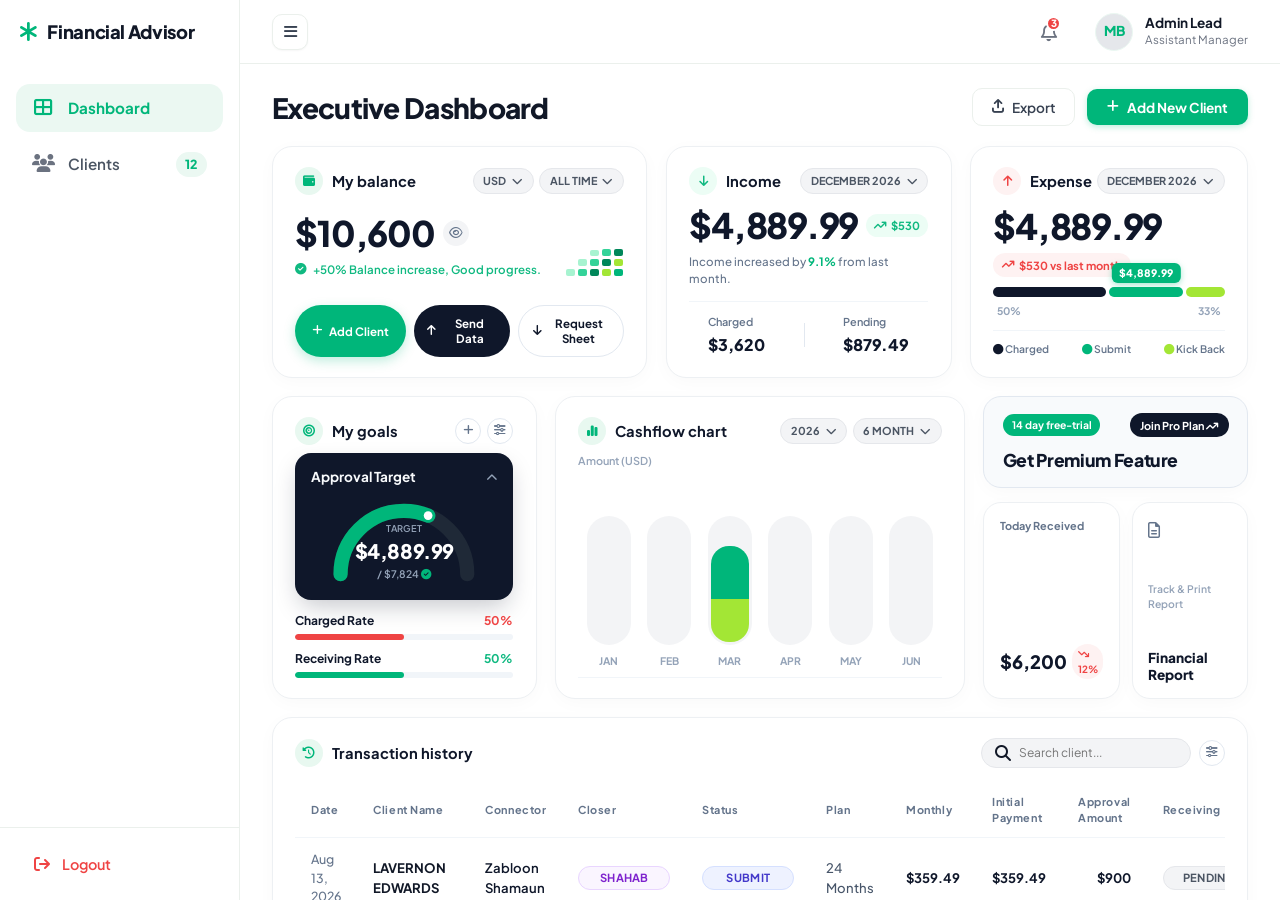
==== index.html @ ec996bbe "Enhance dashboard design, unify brand colors, optimize responsive scroll layout, and clean up modals" ====
<!DOCTYPE html>
<html lang="en">
<head>
    <meta charset="UTF-8">
    <meta name="viewport" content="width=device-width, initial-scale=1.0">
    <title>Dashboard - Financial Advisor CRM</title>
    <meta name="description" content="Professional Financial Advisor SaaS CRM - Executive Dashboard overview of client volume, financial approval metrics, and processing pipelines.">
    <!-- Google Fonts -->
    <link rel="preconnect" href="https://fonts.googleapis.com">
    <link rel="preconnect" href="https://fonts.gstatic.com" crossorigin>
    <link href="https://fonts.googleapis.com/css2?family=Plus+Jakarta+Sans:wght@400;500;600;700;800&display=swap" rel="stylesheet">
    <!-- Font Awesome Icons -->
    <link rel="stylesheet" href="https://cdnjs.cloudflare.com/ajax/libs/font-awesome/6.5.1/css/all.min.css">
    <!-- Main Stylesheet -->
    <link rel="stylesheet" href="style.css">
</head>
<body>
    <!-- Master Rounded Canvas Card (Matching Screenshot) -->
    <div class="app-canvas">
        <!-- Sidebar Overlay (Mobile) -->
        <div class="sidebar-overlay" id="sidebarOverlay"></div>

        <!-- Sidebar -->
        <aside class="sidebar" id="sidebar">
            <div class="sidebar-brand">
                <div class="brand-wrapper">
                    <div class="brand-icon-leaf">
                        <i class="fa-solid fa-asterisk"></i>
                    </div>
                    <span class="brand-title">Financial Advisor</span>
                </div>
            </div>

            <!-- Navigation Links -->
            <nav class="sidebar-nav">
                <a href="index.html" class="nav-item active" id="navDashboard">
                    <i class="fa-solid fa-table-cells-large nav-icon"></i>
                    <span>Dashboard</span>
                </a>
                <a href="clients.html" class="nav-item" id="navClients">
                    <i class="fa-solid fa-users nav-icon"></i>
                    <span>Clients</span>
                    <span class="badge-count" id="navClientCount">0</span>
                </a>
            </nav>

            <!-- Bottom Actions: Logout -->
            <div class="sidebar-bottom">
                <button class="sidebar-link-btn btn-logout" id="btnLogout" title="Logout">
                    <i class="fa-solid fa-arrow-right-from-bracket"></i>
                    <span>Logout</span>
                </button>
            </div>
        </aside>

        <!-- Main Wrapper -->
        <div class="main-wrapper">
            <!-- Top Navbar -->
            <header class="top-navbar">
                <div class="nav-left">
                    <button class="mobile-menu-btn" id="mobileToggleBtn" aria-label="Toggle Menu">
                        <i class="fa-solid fa-bars"></i>
                    </button>
                </div>

                <div class="nav-right">
                    <!-- Notifications Bell -->
                    <button class="notification-bell-btn" title="Notifications">
                        <i class="fa-regular fa-bell"></i>
                        <span class="notif-badge">3</span>
                    </button>

                    <!-- User Profile: Avatar First, Account Name After -->
                    <div class="user-profile-widget">
                        <div class="user-avatar-img" style="display: flex; align-items: center; justify-content: center; color: #00B67A; font-weight: 800; font-size: 0.85rem;">
                            MB
                        </div>
                        <div class="user-meta-text">
                            <span class="user-meta-name">Admin Lead</span>
                            <span class="user-meta-title">Assistant Manager</span>
                        </div>
                    </div>
                </div>
            </header>

            <!-- Page Main Content Area -->
            <main class="page-content" id="mainContent">
                <section class="view-section active" id="viewDashboard">
                    <!-- Page Top Header -->
                    <div class="page-header-row" style="margin-bottom: 1.25rem;">
                        <div class="title-with-meta">
                            <h1 class="page-main-title">Executive Dashboard</h1>
                        </div>

                        <div class="header-action-buttons">
                            <button class="btn-header-export" id="btnExportHeader">
                                <i class="fa-solid fa-arrow-up-from-bracket"></i>
                                <span>Export</span>
                            </button>
                            <button class="btn-header-add" id="btnOpenAddModal">
                                <i class="fa-solid fa-plus"></i>
                                <span>Add New Client</span>
                            </button>
                        </div>
                    </div>

                    <!-- ==================== TOP ROW: 3 KPI CARDS ==================== -->
                    <div class="fin-top-grid">
                        <!-- Card 1: My Balance -->
                        <div class="fin-card fin-card-balance">
                            <div class="fin-card-head">
                                <div class="fin-card-brand-title">
                                    <div class="fin-icon-box bg-brand-light"><i class="fa-solid fa-wallet text-brand"></i></div>
                                    <span>My balance</span>
                                </div>
                                <div class="fin-pill-group">
                                    <div class="fin-pill-select">USD <i class="fa-solid fa-chevron-down"></i></div>
                                    <div class="fin-pill-select">ALL TIME <i class="fa-solid fa-chevron-down"></i></div>
                                </div>
                            </div>

                            <div class="fin-balance-body">
                                <div>
                                    <div class="fin-amount-row">
                                        <h2 class="fin-hero-amount" id="proTotalApproval">$50,764.00</h2>
                                        <button class="fin-eye-btn" title="Toggle Balance View"><i class="fa-regular fa-eye"></i></button>
                                    </div>
                                    <div class="fin-sub-trend text-green">
                                        <i class="fa-solid fa-circle-check"></i>
                                        <span id="balanceSubtrend">+12% Balance increase, Good progress.</span>
                                    </div>
                                </div>

                                <!-- Pixel Staircase Art Box (Emerald/Lime Theme) -->
                                <div class="fin-pixel-chart">
                                    <div class="pixel-col" style="height: 20%;"><div class="px-block px-green-1"></div></div>
                                    <div class="pixel-col" style="height: 40%;"><div class="px-block px-green-2"></div><div class="px-block px-green-1"></div></div>
                                    <div class="pixel-col" style="height: 60%;"><div class="px-block px-brand-dark"></div><div class="px-block px-green-2"></div><div class="px-block px-green-1"></div></div>
                                    <div class="pixel-col" style="height: 80%;"><div class="px-block px-lime"></div><div class="px-block px-brand-dark"></div><div class="px-block px-green-2"></div></div>
                                    <div class="pixel-col" style="height: 100%;"><div class="px-block px-brand-main"></div><div class="px-block px-lime"></div><div class="px-block px-brand-dark"></div></div>
                                </div>
                            </div>

                            <!-- Bottom Action Buttons -->
                            <div class="fin-action-btn-row">
                                <button class="fin-btn-primary" id="btnQuickAddClient">
                                    <i class="fa-solid fa-plus"></i>
                                    <span>Add Client</span>
                                </button>
                                <button class="fin-btn-dark" id="btnQuickExport">
                                    <i class="fa-solid fa-arrow-up"></i>
                                    <span>Send Data</span>
                                </button>
                                <button class="fin-btn-outline" id="btnQuickViewAll">
                                    <i class="fa-solid fa-arrow-down"></i>
                                    <span>Request Sheet</span>
                                </button>
                            </div>
                        </div>

                        <!-- Card 2: Income -->
                        <div class="fin-card">
                            <div class="fin-card-head">
                                <div class="fin-card-brand-title">
                                    <div class="fin-icon-box bg-green-light"><i class="fa-solid fa-arrow-down text-green"></i></div>
                                    <span>Income</span>
                                </div>
                                <div class="fin-pill-select" id="finMonthIncome">JUNE 2026 <i class="fa-solid fa-chevron-down"></i></div>
                            </div>

                            <div class="fin-card-body-val">
                                <div class="fin-amount-with-badge">
                                    <h2 class="fin-hero-amount" id="proTotalMonthly">$5,000.00</h2>
                                    <span class="fin-badge-trend-green"><i class="fa-solid fa-arrow-trend-up"></i> <span id="proResidualTag">$456</span></span>
                                </div>
                                <p class="fin-sub-note">Income increased by <strong style="color: var(--primary);">9.1%</strong> from last month.</p>
                            </div>

                            <div class="fin-split-metrics">
                                <div class="fin-split-col">
                                    <span class="fin-split-label">Charged</span>
                                    <strong class="fin-split-value" id="finIncomeCharged">$3,000</strong>
                                </div>
                                <div class="fin-split-divider"></div>
                                <div class="fin-split-col">
                                    <span class="fin-split-label">Pending</span>
                                    <strong class="fin-split-value" id="finIncomePending">$2,000</strong>
                                </div>
                            </div>
                        </div>

                        <!-- Card 3: Expense (Upfront Collections) -->
                        <div class="fin-card">
                            <div class="fin-card-head">
                                <div class="fin-card-brand-title">
                                    <div class="fin-icon-box bg-red-light"><i class="fa-solid fa-arrow-up text-red"></i></div>
                                    <span>Expense</span>
                                </div>
                                <div class="fin-pill-select" id="finMonthExpense">JUNE 2026 <i class="fa-solid fa-chevron-down"></i></div>
                            </div>

                            <div class="fin-card-body-val">
                                <div class="fin-amount-row">
                                    <h2 class="fin-hero-amount" id="proTotalInitial">$4,000.00</h2>
                                </div>
                                <div class="fin-badge-trend-red">
                                    <i class="fa-solid fa-arrow-trend-up"></i> 
                                    <span id="expenseTrendText">$456 vs last month</span>
                                </div>
                            </div>

                            <!-- Segmented Horizontal Bar with Floating Indicator -->
                            <div class="fin-expense-progress-box">
                                <div class="fin-progress-capsules" id="finProgressCapsules">
                                    <div class="capsule-track cap-black" id="trackCharged" style="width: 0%;"></div>
                                    <div class="capsule-track cap-brand active-track" id="trackSubmit" style="width: 0%;">
                                        <div class="cap-float-tag" id="capFloatVal">$0.00</div>
                                    </div>
                                    <div class="capsule-track cap-lime" id="trackKickback" style="width: 0%;"></div>
                                </div>
                                <div class="fin-progress-scale">
                                    <span id="scaleChargedVal">0%</span>
                                    <span id="scaleSubmitVal">0%</span>
                                </div>
                            </div>

                            <div class="fin-progress-legend">
                                <span><i class="fa-solid fa-circle" style="color: #0F172A;"></i> Charged</span>
                                <span><i class="fa-solid fa-circle" style="color: var(--primary);"></i> Submit</span>
                                <span><i class="fa-solid fa-circle" style="color: #A3E635;"></i> Kick Back</span>
                            </div>
                        </div>
                    </div>

                    <!-- ==================== MIDDLE ROW: GOALS, CASHFLOW CHART, SIDE WIDGETS ==================== -->
                    <div class="fin-mid-grid">
                        <!-- 1. My Goals Card -->
                        <div class="fin-card fin-card-goals">
                            <div class="fin-card-head">
                                <div class="fin-card-brand-title">
                                    <div class="fin-icon-box bg-brand-light"><i class="fa-solid fa-bullseye text-brand"></i></div>
                                    <span>My goals</span>
                                </div>
                                <div style="display: flex; gap: 0.4rem;">
                                    <button class="fin-circle-btn" id="btnGoalAdd"><i class="fa-solid fa-plus"></i></button>
                                    <button class="fin-circle-btn"><i class="fa-solid fa-sliders"></i></button>
                                </div>
                            </div>

                            <!-- Dark Feature Goal Box with Donut Radial Gauge -->
                            <div class="fin-dark-goal-card">
                                <div class="fin-dark-goal-head">
                                    <span class="dark-goal-title">Approval Target</span>
                                    <button class="dark-goal-toggle"><i class="fa-solid fa-chevron-up"></i></button>
                                </div>

                                <div class="fin-gauge-container">
                                    <!-- Dynamic Semi-Circle SVG Gauge in Emerald Brand Color -->
                                    <svg viewBox="0 0 200 120" class="gauge-svg">
                                        <path class="gauge-bg-arc" d="M 20 105 A 80 80 0 0 1 180 105" fill="none" stroke="#1F2937" stroke-width="18" stroke-linecap="round" />
                                        <path class="gauge-fill-arc" id="gaugeFillArc" d="M 20 105 A 80 80 0 0 1 180 105" fill="none" stroke="#00B67A" stroke-width="18" stroke-linecap="round" />
                                        <circle id="gaugeIndicatorDot" cx="20" cy="105" r="5.5" fill="#FFFFFF" />
                                    </svg>
                                    <div class="gauge-center-text">
                                        <span class="gauge-lbl">Target</span>
                                        <strong class="gauge-val" id="gaugeTargetVal">$0.00</strong>
                                        <span class="gauge-max" id="gaugeMaxVal">/ $0 <i class="fa-solid fa-circle-check" style="color: #00B67A;"></i></span>
                                    </div>
                                </div>
                            </div>

                            <!-- Goal Sub-Items -->
                            <div class="fin-goal-items-list">
                                <div class="fin-goal-item">
                                    <div class="goal-item-main">
                                        <span class="goal-name">Charged Rate</span>
                                        <span class="goal-pct text-red" id="goalChargedPct">54%</span>
                                    </div>
                                    <div class="goal-progress-bar">
                                        <div class="goal-fill-bar bg-red" id="goalChargedBar" style="width: 54%;"></div>
                                    </div>
                                </div>

                                <div class="fin-goal-item">
                                    <div class="goal-item-main">
                                        <span class="goal-name">Receiving Rate</span>
                                        <span class="goal-pct text-green" id="goalReceivingPct">78%</span>
                                    </div>
                                    <div class="goal-progress-bar">
                                        <div class="goal-fill-bar bg-green" id="goalReceivingBar" style="width: 78%;"></div>
                                    </div>
                                </div>
                            </div>
                        </div>

                        <!-- 2. Cashflow Chart Card (Pill Silhouette Interactive Bars) -->
                        <div class="fin-card fin-card-cashflow">
                            <div class="fin-card-head">
                                <div class="fin-card-brand-title">
                                    <div class="fin-icon-box bg-brand-light"><i class="fa-solid fa-chart-simple text-brand"></i></div>
                                    <span>Cashflow chart</span>
                                </div>
                                <div class="fin-pill-group">
                                    <div class="fin-pill-select">2026 <i class="fa-solid fa-chevron-down"></i></div>
                                    <div class="fin-pill-select">6 MONTH <i class="fa-solid fa-chevron-down"></i></div>
                                </div>
                            </div>

                            <div class="fin-cashflow-body">
                                <div class="fin-axis-label">Amount (USD)</div>

                                <!-- Dynamic Interactive Cashflow Chart Container -->
                                <div class="fin-pill-chart-stage" id="finCashflowStage">
                                    <!-- Populated dynamically via JS with background capsules & active tooltips -->
                                </div>
                            </div>
                        </div>

                        <!-- 3. Right Promo & Mini Cards -->
                        <div class="fin-side-column">
                            <!-- Promo Banner Card -->
                            <div class="fin-card fin-promo-card">
                                <div class="fin-promo-top">
                                    <span class="fin-badge-trial">14 day free-trial</span>
                                    <button class="fin-btn-pill-dark">Join Pro Plan <i class="fa-solid fa-arrow-trend-up"></i></button>
                                </div>
                                <h3 class="fin-promo-title">Get Premium Feature</h3>
                            </div>

                            <!-- 2 Split Mini Cards -->
                            <div class="fin-mini-cards-row">
                                <!-- Mini Card 1: Today Received -->
                                <div class="fin-card fin-mini-card">
                                    <span class="mini-card-label">Today Received</span>
                                    <div class="mini-card-val-row">
                                        <h4 class="mini-card-val" id="miniTodayReceived">$100,89</h4>
                                        <span class="fin-badge-sm-red"><i class="fa-solid fa-arrow-trend-down"></i> 12%</span>
                                    </div>
                                </div>

                                <!-- Mini Card 2: Financial Report -->
                                <div class="fin-card fin-mini-card" id="btnOpenStatementCard" style="cursor: pointer;">
                                    <div class="mini-icon-doc"><i class="fa-regular fa-file-lines"></i></div>
                                    <span class="mini-card-sub">Track & Print Report</span>
                                    <h4 class="mini-card-title">Financial Report</h4>
                                </div>
                            </div>
                        </div>
                    </div>

                    <!-- ==================== BOTTOM ROW: TRANSACTION HISTORY TABLE ==================== -->
                    <div class="fin-card fin-table-card">
                        <div class="fin-table-header">
                            <div class="fin-card-brand-title">
                                <div class="fin-icon-box bg-brand-light"><i class="fa-solid fa-clock-rotate-left text-brand"></i></div>
                                <span>Transaction history</span>
                            </div>

                            <div class="fin-table-tools">
                                <div class="fin-search-pill">
                                    <i class="fa-solid fa-magnifying-glass"></i>
                                    <input type="text" id="dashClientSearchInput" placeholder="Search client...">
                                </div>
                                <button class="fin-circle-btn" title="Filter Records"><i class="fa-solid fa-sliders"></i></button>
                            </div>
                        </div>

                        <div class="fin-table-responsive">
                            <table class="fin-data-table" style="min-width: 900px;">
                                <thead>
                                    <tr>
                                        <th>Date</th>
                                        <th>Client Name</th>
                                        <th>Connector</th>
                                        <th>Closer</th>
                                        <th>Status</th>
                                        <th>Plan</th>
                                        <th class="text-right">Monthly</th>
                                        <th class="text-right">Initial Payment</th>
                                        <th class="text-right">Approval Amount</th>
                                        <th class="text-center">Receiving</th>
                                        <th style="width: 50px; text-align: center;">Action</th>
                                    </tr>
                                </thead>
                                <tbody id="recentClientsTableBody">
                                    <!-- Populated dynamically via JS -->
                                </tbody>
                            </table>
                        </div>
                    </div>
                </section>
            </main>
        </div>
    </div>

    <!-- ==================== MODAL: ADD CUSTOM AGENT ==================== -->
    <div class="modal-backdrop" id="agentModal" role="dialog" aria-modal="true" aria-labelledby="agentModalTitle">
        <div class="modal-dialog modal-dialog-sm">
            <div class="modal-card">
                <div class="modal-top-header">
                    <div>
                        <h2 class="modal-heading-title" id="agentModalTitle">Add New Agent</h2>
                        <p class="modal-heading-sub" id="agentModalSubtitle">Add to persistent dropdown selections</p>
                    </div>
                    <button class="modal-close-icon" id="agentModalCloseBtn" aria-label="Close modal">
                        <i class="fa-solid fa-xmark"></i>
                    </button>
                </div>

                <form id="agentForm" novalidate>
                    <div class="modal-scroll-body">
                        <div class="form-group-item">
                            <label for="agentNameInput" class="form-input-label required">Agent Full Name</label>
                            <input type="text" id="agentNameInput" class="custom-input" placeholder="e.g. John Doe" required autofocus>
                            <span class="error-text-msg" id="agentNameError"></span>
                        </div>
                    </div>

                    <div class="modal-action-footer">
                        <button type="button" class="btn-header-export" id="agentCancelBtn">Cancel</button>
                        <button type="submit" class="btn-header-add" id="agentSaveBtn">
                            <i class="fa-solid fa-plus"></i>
                            <span>Save Agent</span>
                        </button>
                    </div>
                </form>
            </div>
        </div>
    </div>

    <!-- ==================== MODAL: DELETE CONFIRMATION ==================== -->
    <div class="modal-backdrop" id="deleteModal" role="dialog" aria-modal="true" aria-labelledby="deleteModalTitle">
        <div class="modal-dialog modal-dialog-sm">
            <div class="modal-card">
                <div class="modal-top-header" style="background-color: #FEF2F2;">
                    <div>
                        <h2 class="modal-heading-title" style="color: var(--danger);" id="deleteModalTitle">Delete Client</h2>
                        <p class="modal-heading-sub">Confirm permanent record removal</p>
                    </div>
                    <button class="modal-close-icon" id="deleteModalCloseBtn" aria-label="Close modal">
                        <i class="fa-solid fa-xmark"></i>
                    </button>
                </div>

                <div class="modal-scroll-body">
                    <p style="font-size: 1rem; color: var(--text-main); margin-bottom: 0.5rem;">
                        Are you sure you want to delete <strong id="deleteClientName">this client</strong>?
                    </p>
                    <p style="font-size: 0.85rem; color: var(--text-muted);">
                        This will remove the record from localStorage and recalculate all financial statistics.
                    </p>
                </div>

                <div class="modal-action-footer">
                    <button type="button" class="btn-header-export" id="deleteCancelBtn">Cancel</button>
                    <button type="button" class="btn-header-add" id="deleteConfirmBtn" style="background-color: var(--danger);">
                        <i class="fa-solid fa-trash-can"></i>
                        <span>Delete Client</span>
                    </button>
                </div>
            </div>
        </div>
    </div>

    <!-- Toast Notifications Container -->
    <div class="toast-container" id="toastContainer" aria-live="polite" aria-atomic="true"></div>

    <!-- Application Script -->
    <script src="script.js"></script>
</body>
</html>
---- style.css ----
/* ==========================================================================
   FINANCIAL ADVISOR / CLIENT CRM - LIGHT EMERALD DESIGN SYSTEM
   ========================================================================== */

:root {
    /* Primary Brand Palette (Emerald Green Theme from Reference) */
    --primary: #00B67A;
    --primary-hover: #009E69;
    --primary-active: #00875A;
    --primary-light: #EBF8F2;
    --primary-subtle: rgba(0, 182, 122, 0.12);

    /* Backgrounds & Canvas */
    --canvas-bg: #E7EFE9;
    --app-bg: #FFFFFF;
    --sidebar-bg: #FFFFFF;
    --sidebar-border: #EBF0EC;
    --sidebar-hover: #F4F8F5;
    --sidebar-active: #EBF8F2;
    --sidebar-text: #4B5563;
    --sidebar-text-active: #00B67A;

    /* Card & Table Tokens */
    --card-bg: #FFFFFF;
    --card-border: #EBF0EC;
    --card-hover-border: #D8E5DC;
    --table-header-bg: #FFFFFF;
    --table-row-hover: #F8FCF9;
    --table-border: #F0F4F1;

    /* Text Colors */
    --text-main: #111827;
    --text-secondary: #374151;
    --text-muted: #6B7280;
    --text-light: #9CA3AF;

    /* Status Colors */
    --success: #00B67A;
    --success-light: #E8F8F0;
    --success-border: #A7F3D0;

    --danger: #EF4444;
    --danger-light: #FEE2E2;
    --danger-border: #FECACA;

    --warning: #F59E0B;
    --warning-light: #FEF3C7;
    --warning-border: #FDE68A;

    --info: #3B82F6;
    --info-light: #EFF6FF;
    --info-border: #BFDBFE;

    --purple: #8B5CF6;
    --purple-light: #F5F3FF;

    /* Layout Dimensions */
    --sidebar-width: 240px;
    --header-height: 64px;
    --radius-sm: 6px;
    --radius-md: 10px;
    --radius-lg: 14px;
    --radius-xl: 20px;
    --radius-2xl: 26px;

    /* Shadows */
    --shadow-canvas: 0 12px 35px -8px rgba(0, 40, 20, 0.08), 0 4px 12px -2px rgba(0, 0, 0, 0.04);
    --shadow-sm: 0 1px 2px 0 rgba(0, 0, 0, 0.04);
    --shadow-md: 0 4px 6px -1px rgba(0, 0, 0, 0.05), 0 2px 4px -2px rgba(0, 0, 0, 0.03);
    --shadow-dropdown: 0 10px 25px -5px rgba(0, 0, 0, 0.1), 0 8px 10px -6px rgba(0, 0, 0, 0.04);
    --shadow-modal: 0 25px 50px -12px rgba(0, 0, 0, 0.25);

    /* Transitions */
    --transition-fast: all 0.15s ease;
    --transition-normal: all 0.22s cubic-bezier(0.4, 0, 0.2, 1);
}

/* Reset & Base */
*, *::before, *::after {
    box-sizing: border-box;
    margin: 0;
    padding: 0;
}

html {
    font-size: 16px;
    scroll-behavior: smooth;
    background-color: var(--canvas-bg);
}

html, body {
    height: 100%;
    margin: 0;
    padding: 0;
    overflow: hidden;
}

body {
    font-family: 'Plus Jakarta Sans', -apple-system, BlinkMacSystemFont, 'Segoe UI', Roboto, Helvetica, Arial, sans-serif;
    background-color: #FFFFFF;
    color: var(--text-main);
    line-height: 1.5;
    -webkit-font-smoothing: antialiased;
    -moz-osx-font-smoothing: grayscale;
    min-height: 100vh;
    width: 100%;
}

/* Typography */
h1, h2, h3, h4, h5, h6 {
    font-weight: 700;
    color: var(--text-main);
    line-height: 1.25;
}

a {
    color: var(--primary);
    text-decoration: none;
    transition: var(--transition-fast);
}

button {
    font-family: inherit;
    cursor: pointer;
    border: none;
    outline: none;
    background: none;
}

input, select, textarea {
    font-family: inherit;
    font-size: 0.95rem;
}

select {
    scrollbar-width: none;
    -ms-overflow-style: none;
}

select::-webkit-scrollbar {
    display: none;
    width: 0;
    height: 0;
}

/* ==========================================================================
   MASTER FULL-SCREEN APP LAYOUT
   ========================================================================== */

.app-canvas {
    width: 100vw;
    height: 100vh;
    max-height: 100vh;
    background-color: var(--app-bg);
    border-radius: 0;
    box-shadow: none;
    border: none;
    display: flex;
    position: relative;
    overflow: hidden;
}

/* ==========================================================================
   CLEAN LIGHT SIDEBAR
   ========================================================================== */

.sidebar-overlay {
    display: none;
    position: fixed;
    inset: 0;
    background: rgba(15, 23, 42, 0.5);
    backdrop-filter: blur(4px);
    z-index: 998;
    opacity: 0;
    transition: opacity 0.3s ease;
}

.sidebar {
    width: var(--sidebar-width);
    background-color: var(--sidebar-bg);
    border-right: 1px solid var(--sidebar-border);
    display: flex;
    flex-direction: column;
    flex-shrink: 0;
    padding: 0;
    z-index: 50;
    transition: width 0.25s cubic-bezier(0.4, 0, 0.2, 1), opacity 0.2s ease, transform 0.25s ease;
    position: sticky;
    top: 0;
    height: 100vh;
    overflow-y: auto;
    overflow-x: hidden;
    scrollbar-width: none;
    -ms-overflow-style: none;
}

.sidebar.collapsed {
    width: 0 !important;
    min-width: 0 !important;
    padding: 0 !important;
    border-right: none !important;
    opacity: 0;
    pointer-events: none;
    overflow: hidden !important;
    transform: translateX(-100%);
}

.sidebar::-webkit-scrollbar {
    display: none;
}

.sidebar-brand {
    height: var(--header-height);
    display: flex;
    align-items: center;
    padding: 0 1.25rem;
    flex-shrink: 0;
}

.brand-wrapper {
    display: flex;
    align-items: center;
    gap: 0.65rem;
}

.brand-icon-leaf {
    color: var(--primary);
    font-size: 1.4rem;
    display: flex;
    align-items: center;
    justify-content: center;
}

.brand-title {
    font-size: 1.15rem;
    font-weight: 800;
    color: var(--text-main);
    letter-spacing: -0.02em;
}

.btn-sidebar-add {
    width: 100%;
    background-color: var(--primary);
    color: #FFFFFF;
    font-weight: 700;
    font-size: 0.95rem;
    padding: 0.8rem 1rem;
    border-radius: var(--radius-md);
    display: flex;
    align-items: center;
    justify-content: center;
    gap: 0.5rem;
    margin-bottom: 1.75rem;
    transition: var(--transition-normal);
    box-shadow: 0 3px 8px rgba(0, 182, 122, 0.25);
}

.btn-sidebar-add:hover {
    background-color: var(--primary-hover);
    transform: translateY(-1px);
    box-shadow: 0 5px 12px rgba(0, 182, 122, 0.35);
}

.sidebar-nav {
    display: flex;
    flex-direction: column;
    gap: 0.4rem;
    flex: 1;
    padding: 1.25rem 1rem;
}

.nav-item {
    display: flex;
    align-items: center;
    gap: 0.85rem;
    padding: 0.8rem 1rem;
    border-radius: var(--radius-lg);
    color: var(--sidebar-text);
    font-weight: 600;
    font-size: 0.95rem;
    transition: var(--transition-fast);
    position: relative;
}

.nav-icon {
    font-size: 1.15rem;
    width: 22px;
    text-align: center;
    color: var(--text-muted);
    transition: var(--transition-fast);
}

.nav-item:hover {
    background-color: var(--sidebar-hover);
    color: var(--text-main);
}

.nav-item:hover .nav-icon {
    color: var(--primary);
}

.nav-item.active {
    background-color: var(--sidebar-active);
    color: var(--sidebar-text-active);
    font-weight: 700;
}

.nav-item.active .nav-icon {
    color: var(--sidebar-text-active);
}

.badge-count {
    margin-left: auto;
    background: var(--primary-light);
    color: var(--primary);
    font-size: 0.78rem;
    font-weight: 800;
    padding: 0.2rem 0.6rem;
    border-radius: 9999px;
}

.sidebar-bottom {
    margin-top: auto;
    padding: 1rem 1.25rem;
    border-top: 1px solid var(--sidebar-border);
    display: flex;
    flex-direction: column;
    gap: 0.5rem;
}

.sidebar-link-btn {
    display: flex;
    align-items: center;
    gap: 0.75rem;
    padding: 0.7rem 0.85rem;
    color: var(--text-muted);
    font-size: 0.9rem;
    font-weight: 600;
    border-radius: var(--radius-md);
    transition: var(--transition-fast);
}

.sidebar-link-btn:hover {
    background-color: var(--sidebar-hover);
    color: var(--text-main);
}

.btn-logout {
    color: #EF4444 !important;
    font-weight: 600;
    width: 100%;
}

.btn-logout i {
    color: #EF4444;
    font-size: 1rem;
    transition: var(--transition-fast);
}

.btn-logout:hover {
    background-color: #FEF2F2 !important;
    color: #DC2626 !important;
}

.btn-logout:hover i {
    transform: translateX(2px);
    color: #DC2626;
}

/* ==========================================================================
   MAIN CONTENT AREA & TOP HEADER
   ========================================================================== */

.main-wrapper {
    flex: 1;
    min-width: 0;
    height: 100vh;
    max-height: 100vh;
    display: flex;
    flex-direction: column;
    overflow: hidden;
    background-color: var(--app-bg);
}

.top-navbar {
    height: var(--header-height);
    padding: 0 2rem;
    display: flex;
    align-items: center;
    justify-content: space-between;
    border-bottom: 1px solid var(--sidebar-border);
    background-color: #FFFFFF;
    flex-shrink: 0;
    z-index: 40;
}

.nav-left {
    display: flex;
    align-items: center;
    gap: 1rem;
}

.mobile-menu-btn {
    display: inline-flex;
    align-items: center;
    justify-content: center;
    width: 36px;
    height: 36px;
    font-size: 0.95rem;
    line-height: 1;
    color: var(--text-secondary);
    border: 1px solid var(--sidebar-border);
    border-radius: var(--radius-md);
    background-color: #FFFFFF;
    cursor: pointer;
    transition: var(--transition-fast);
    box-shadow: var(--shadow-sm);
}

.mobile-menu-btn i {
    display: flex;
    align-items: center;
    justify-content: center;
    font-size: 0.95rem;
    line-height: 1;
}

.mobile-menu-btn:hover {
    background-color: var(--sidebar-hover);
    color: var(--primary);
    border-color: #CBD5E1;
}

.nav-right {
    display: flex;
    align-items: center;
    gap: 1.5rem;
}

.currency-badge {
    display: flex;
    align-items: center;
    gap: 0.4rem;
    font-size: 0.85rem;
    font-weight: 700;
    color: var(--primary);
    cursor: pointer;
    padding: 0.35rem 0.65rem;
    border-radius: var(--radius-sm);
    transition: var(--transition-fast);
}

.currency-badge:hover {
    background-color: var(--primary-light);
}

.notification-bell-btn {
    position: relative;
    font-size: 1.15rem;
    color: var(--text-muted);
    padding: 0.4rem;
    border-radius: 50%;
    transition: var(--transition-fast);
}

.notification-bell-btn:hover {
    color: var(--text-main);
    background-color: var(--sidebar-hover);
}

.notif-badge {
    position: absolute;
    top: 2px;
    right: 2px;
    width: 15px;
    height: 15px;
    border-radius: 50%;
    background-color: #EF4444;
    color: #FFFFFF;
    font-size: 0.62rem;
    font-weight: 800;
    display: flex;
    align-items: center;
    justify-content: center;
    border: 2px solid #FFFFFF;
}

.user-profile-widget {
    display: flex;
    align-items: center;
    gap: 0.75rem;
    padding-left: 0.5rem;
}

.user-meta-text {
    display: flex;
    flex-direction: column;
    text-align: left;
}

.user-meta-name {
    font-size: 0.85rem;
    font-weight: 700;
    color: var(--text-main);
    line-height: 1.2;
}

.user-meta-title {
    font-size: 0.72rem;
    color: var(--text-muted);
}

.user-avatar-img {
    width: 38px;
    height: 38px;
    border-radius: 50%;
    object-fit: cover;
    border: 1.5px solid var(--primary-light);
    background: #E5E7EB;
}

/* ==========================================================================
   PAGE VIEW CONTENT
   ========================================================================== */

.page-content {
    flex: 1;
    min-height: 0;
    height: calc(100vh - var(--header-height));
    padding: 1.5rem 2rem 3.5rem;
    min-width: 0;
    width: 100%;
    overflow-y: auto !important;
    overflow-x: hidden;
    -webkit-overflow-scrolling: touch;
    scrollbar-width: thin;
    scrollbar-color: #94A3B8 #F1F5F9;
}

.page-content::-webkit-scrollbar {
    width: 8px !important;
    height: 8px !important;
    display: block !important;
}

.page-content::-webkit-scrollbar-track {
    background: #F1F5F9;
    border-radius: 9999px;
}

.page-content::-webkit-scrollbar-thumb {
    background-color: #94A3B8;
    border-radius: 9999px;
}

.page-content::-webkit-scrollbar-thumb:hover {
    background-color: #64748B;
}

.view-section {
    display: none;
    width: 100%;
}

.view-section.active {
    display: block;
}

.page-header-row {
    display: flex;
    align-items: center;
    justify-content: space-between;
    margin-bottom: 1rem;
    flex-wrap: wrap;
    gap: 1rem;
    flex-shrink: 0;
}

.title-with-meta {
    display: flex;
    align-items: center;
    gap: 1rem;
    flex-wrap: wrap;
}

.page-main-title {
    font-size: 1.75rem;
    font-weight: 800;
    color: var(--text-main);
    letter-spacing: -0.025em;
}

.last-updated-tag {
    display: inline-flex;
    align-items: center;
    gap: 0.4rem;
    font-size: 0.75rem;
    color: var(--text-muted);
    font-weight: 600;
    text-transform: uppercase;
    letter-spacing: 0.03em;
}

.last-updated-tag strong {
    color: var(--text-secondary);
}

.refresh-icon-btn {
    color: var(--primary);
    cursor: pointer;
    font-size: 0.8rem;
    transition: transform 0.3s ease;
}

.refresh-icon-btn:hover {
    transform: rotate(180deg);
}

.header-action-buttons {
    display: flex;
    align-items: center;
    gap: 0.75rem;
}

.btn-header-export {
    background-color: #FFFFFF;
    border: 1px solid var(--sidebar-border);
    color: var(--text-secondary);
    font-weight: 600;
    font-size: 0.85rem;
    padding: 0.6rem 1.15rem;
    border-radius: var(--radius-md);
    display: inline-flex;
    align-items: center;
    gap: 0.5rem;
    transition: var(--transition-fast);
}

.btn-header-export:hover {
    background-color: var(--sidebar-hover);
    border-color: #D1D5DB;
    color: var(--text-main);
}

.btn-header-add {
    background-color: var(--primary);
    color: #FFFFFF;
    font-weight: 700;
    font-size: 0.85rem;
    padding: 0.6rem 1.25rem;
    border-radius: var(--radius-md);
    display: inline-flex;
    align-items: center;
    gap: 0.5rem;
    transition: var(--transition-normal);
    box-shadow: 0 2px 6px rgba(0, 182, 122, 0.25);
}

.btn-header-add:hover {
    background-color: var(--primary-hover);
    transform: translateY(-1px);
    box-shadow: 0 4px 10px rgba(0, 182, 122, 0.35);
}

/* ==========================================================================
   TOOLBAR WITH FILTER PILLS & COLUMN CUSTOMIZER (Exact Reference UI)
   ========================================================================== */

.crm-toolbar {
    display: flex;
    align-items: center;
    justify-content: space-between;
    gap: 0.75rem;
    margin-bottom: 1.25rem;
    flex-wrap: wrap;
    width: 100%;
}

.toolbar-left {
    display: flex;
    align-items: center;
    gap: 0.65rem;
    flex: 1;
    min-width: 320px;
    flex-wrap: wrap;
}

.search-box-pill {
    position: relative;
    flex: 1 1 240px;
    min-width: 200px;
    max-width: 360px;
}

.search-box-pill i.search-icon {
    position: absolute;
    left: 1rem;
    top: 50%;
    transform: translateY(-50%);
    color: var(--text-light);
    font-size: 0.95rem;
}

.search-input-pill {
    width: 100%;
    padding: 0.65rem 2rem 0.65rem 2.6rem;
    border: 1.5px solid var(--sidebar-border);
    border-radius: var(--radius-md);
    background-color: #FAFCFA;
    color: var(--text-main);
    font-size: 0.92rem;
    transition: var(--transition-fast);
}

.search-input-pill:focus {
    background-color: #FFFFFF;
    border-color: var(--primary);
    box-shadow: 0 0 0 3px rgba(0, 182, 122, 0.15);
    outline: none;
}

.search-clear-pill {
    position: absolute;
    right: 0.8rem;
    top: 50%;
    transform: translateY(-50%);
    color: var(--text-light);
    font-size: 0.95rem;
    padding: 0.2rem;
    transition: var(--transition-fast);
}

.search-clear-pill:hover {
    color: var(--text-secondary);
}

/* Toolbar Filter Dropdowns (Full Width Pill Buttons) */
.filter-select-wrapper {
    position: relative;
    display: inline-flex;
    align-items: center;
}

.filter-icon-left {
    position: absolute;
    left: 0.85rem;
    pointer-events: none;
    color: var(--primary);
    font-size: 0.8rem;
    z-index: 2;
}

.filter-icon-right {
    position: absolute;
    right: 0.85rem;
    pointer-events: none;
    color: var(--text-light);
    font-size: 0.65rem;
    z-index: 2;
}

.filter-select-pill {
    min-width: 140px;
    height: 40px;
    padding: 0.5rem 2rem 0.5rem 2.25rem;
    font-size: 0.88rem;
    font-weight: 600;
    font-family: inherit;
    color: var(--text-secondary);
    background-color: #FFFFFF;
    border: 1.5px solid var(--sidebar-border);
    border-radius: var(--radius-md);
    cursor: pointer;
    appearance: none;
    -webkit-appearance: none;
    -moz-appearance: none;
    transition: var(--transition-fast);
}

.filter-select-pill:hover {
    background-color: var(--sidebar-hover);
    border-color: #CBD5E1;
    color: var(--text-main);
}

.filter-select-pill:focus {
    border-color: var(--primary);
    background-color: #FFFFFF;
    outline: none;
    box-shadow: 0 0 0 3px rgba(0, 182, 122, 0.15);
    color: var(--text-main);
}

.btn-toolbar-reset {
    height: 40px;
    padding: 0.5rem 1rem;
    font-size: 0.88rem;
    font-weight: 600;
    font-family: inherit;
    color: var(--text-secondary);
    background-color: #FFFFFF;
    border: 1.5px solid var(--sidebar-border);
    border-radius: var(--radius-md);
    display: inline-flex;
    align-items: center;
    gap: 0.45rem;
    cursor: pointer;
    transition: var(--transition-fast);
}

.btn-toolbar-reset:hover {
    background-color: var(--sidebar-hover);
    border-color: #CBD5E1;
    color: var(--text-main);
}

.toolbar-right {
    display: flex;
    align-items: center;
    gap: 0.85rem;
    flex-wrap: wrap;
}

.per-page-wrapper {
    display: inline-flex;
    align-items: center;
    gap: 0.4rem;
    font-size: 0.82rem;
    color: var(--text-secondary);
    font-weight: 500;
}

.per-page-label {
    font-size: 0.82rem;
    color: var(--text-muted);
    font-weight: 500;
}

.per-page-select {
    height: 32px;
    padding: 0.15rem 0.5rem;
    font-size: 0.82rem;
    font-weight: 600;
    font-family: inherit;
    color: var(--text-main);
    background-color: #FFFFFF;
    border: 1.5px solid var(--sidebar-border);
    border-radius: var(--radius-sm);
    cursor: pointer;
    transition: var(--transition-fast);
}

.per-page-select:focus {
    border-color: var(--primary);
    outline: none;
    box-shadow: 0 0 0 2px rgba(0, 182, 122, 0.15);
}

.pagination-range-text {
    font-size: 0.825rem;
    color: var(--text-muted);
    font-weight: 600;
    white-space: nowrap;
}

.pagination-arrow-group {
    display: flex;
    align-items: center;
    gap: 0.25rem;
}

.btn-arrow-page {
    width: 32px;
    height: 32px;
    border-radius: var(--radius-sm);
    border: 1.5px solid var(--sidebar-border);
    background-color: #FFFFFF;
    color: var(--text-secondary);
    display: flex;
    align-items: center;
    justify-content: center;
    font-size: 0.8rem;
    transition: var(--transition-fast);
    cursor: pointer;
}

.btn-arrow-page:hover:not(:disabled) {
    background-color: #E8F8F0;
    color: var(--primary);
    border-color: var(--primary);
}

.btn-arrow-page:disabled {
    opacity: 0.35;
    cursor: not-allowed;
}

.btn-page-number {
    min-width: 32px;
    height: 32px;
    padding: 0 0.4rem;
    border-radius: var(--radius-sm);
    border: 1.5px solid var(--sidebar-border);
    background-color: #FFFFFF;
    color: var(--text-main);
    display: flex;
    align-items: center;
    justify-content: center;
    font-size: 0.82rem;
    font-weight: 600;
    transition: var(--transition-fast);
    cursor: pointer;
}

.btn-page-number:hover:not(.active) {
    background-color: #E8F8F0;
    border-color: var(--primary);
    color: var(--primary);
}

.btn-page-number.active {
    background-color: var(--primary);
    border-color: var(--primary);
    color: #FFFFFF;
    font-weight: 700;
}

/* Table Bottom Pagination Footer (Clean Attached Bottom Bar) */
.table-pagination-footer {
    flex-shrink: 0;
    display: flex;
    align-items: center;
    justify-content: space-between;
    gap: 1rem;
    padding: 0.75rem 1.25rem;
    border-top: 1px solid var(--sidebar-border);
    background-color: #FFFFFF;
    border-bottom-left-radius: var(--radius-lg);
    border-bottom-right-radius: var(--radius-lg);
}

/* ==========================================================================
   DATA TABLE CONTAINER & STYLES (Light & Clean Like Screenshot)
   ========================================================================== */

.table-outer-wrapper {
    width: 100%;
    border: 1px solid var(--sidebar-border);
    border-radius: var(--radius-lg);
    background-color: #FFFFFF;
    overflow: hidden;
    display: flex;
    flex-direction: column;
}

.table-scroll-container {
    width: 100%;
    overflow-x: auto;
    overflow-y: auto;
    max-height: calc(100vh - 240px);
    scrollbar-width: thin;
    scrollbar-color: #CBD5E1 #F9FAFB;
}

.table-scroll-container::-webkit-scrollbar {
    width: 6px;
    height: 7px;
}

.table-scroll-container::-webkit-scrollbar-track {
    background: #F9FAFB;
}

.table-scroll-container::-webkit-scrollbar-thumb {
    background: #D1D5DB;
    border-radius: 4px;
}

.crm-data-table {
    width: 100%;
    min-width: 1100px;
    border-collapse: collapse;
    text-align: left;
    white-space: nowrap;
}

.crm-data-table thead th {
    position: sticky;
    top: 0;
    z-index: 10;
    background-color: #FAFCFA;
    box-shadow: inset 0 -1px 0 var(--table-border);
}

.crm-data-table th {
    background-color: #FAFCFA;
    color: var(--text-muted);
    font-size: 0.82rem;
    font-weight: 700;
    padding: 0.85rem 1rem;
    border-bottom: 1px solid var(--table-border);
    user-select: none;
    letter-spacing: 0.03em;
}

.crm-data-table th.sortable {
    cursor: pointer;
    transition: var(--transition-fast);
}

.crm-data-table th.sortable:hover {
    background-color: #F0F7F2;
    color: var(--primary);
}

.sort-caret {
    font-size: 0.72rem;
    margin-left: 0.35rem;
    color: var(--text-light);
    vertical-align: middle;
}

th.sort-asc .sort-caret,
th.sort-desc .sort-caret {
    color: var(--primary);
}

.crm-data-table td {
    padding: 0.9rem 1rem;
    font-size: 0.82rem;
    color: var(--text-secondary);
    border-bottom: 1px solid var(--table-border);
    vertical-align: middle;
    transition: var(--transition-fast);
}

/* ==========================================================================
   INLINE TABLE DATA ENTRY ROW (Inputs Directly Inside Table)
   ========================================================================== */

.inline-entry-row {
    background-color: #F3F9F5 !important;
    border-bottom: 2px solid #C6E7D5 !important;
}

.inline-entry-row td {
    padding: 0.65rem 0.5rem;
    background-color: #F3F9F5;
}

.tbl-input, .tbl-select {
    width: 100%;
    min-width: 75px;
    height: 32px;
    padding: 0.2rem 0.45rem;
    font-size: 0.85rem;
    font-weight: 500;
    font-family: inherit;
    color: var(--text-main);
    background-color: #FFFFFF;
    border: 1px solid #C6E7D5;
    border-radius: var(--radius-sm);
    transition: var(--transition-fast);
}

.tbl-input:focus, .tbl-select:focus {
    border-color: var(--primary);
    box-shadow: 0 0 0 2px rgba(0, 182, 122, 0.2);
    outline: none;
    background-color: #FFFFFF;
}

.tbl-input.is-invalid, .tbl-select.is-invalid {
    border-color: var(--danger);
    background-color: #FEF2F2;
}

.tbl-calc-badge {
    display: inline-flex;
    align-items: center;
    justify-content: flex-end;
    height: 32px;
    padding: 0.2rem 0.45rem;
    font-size: 0.85rem;
    font-weight: 600;
    font-family: 'Plus Jakarta Sans', monospace;
    background-color: #FFFFFF;
    border: 1px solid #C6E7D5;
    border-radius: var(--radius-sm);
    color: var(--primary);
    white-space: nowrap;
    width: 100%;
}

.crm-data-table tbody tr:hover td {
    background-color: var(--table-row-hover);
}

.inline-editing-row {
    background-color: #F3F9F5 !important;
}

.inline-editing-row td {
    padding: 0.55rem 0.45rem !important;
    background-color: #F3F9F5 !important;
}

/* ==========================================================================
   CUSTOM AGENT DROPDOWN POPOVER WITH INLINE INPUT
   ========================================================================== */

.agent-select-wrapper {
    position: relative;
    width: 100%;
    min-width: 85px;
}

.btn-agent-select-trigger {
    width: 100%;
    min-width: 85px;
    height: 32px;
    padding: 0.2rem 0.5rem;
    font-size: 0.85rem;
    font-weight: 500;
    font-family: inherit;
    color: var(--text-main);
    background-color: #FFFFFF;
    border: 1px solid #C6E7D5;
    border-radius: var(--radius-sm);
    display: flex;
    align-items: center;
    justify-content: space-between;
    gap: 0.35rem;
    cursor: pointer;
    transition: var(--transition-fast);
    text-align: left;
}

.btn-agent-select-trigger:hover {
    border-color: var(--primary);
    background-color: #FAFCFA;
}

.btn-agent-select-trigger.active {
    border-color: var(--primary);
    box-shadow: 0 0 0 2px rgba(0, 182, 122, 0.2);
    background-color: #FFFFFF;
}

.agent-select-label {
    overflow: hidden;
    text-overflow: ellipsis;
    white-space: nowrap;
    flex: 1;
}

.caret-icon {
    font-size: 0.65rem;
    color: var(--text-muted);
    flex-shrink: 0;
    transition: transform 0.15s ease;
}

.btn-agent-select-trigger.active .caret-icon {
    transform: rotate(180deg);
    color: var(--primary);
}

/* Floating Popover */
.agent-popover-dropdown {
    position: fixed;
    z-index: 9999;
    background: #FFFFFF;
    border: 1px solid #C6E7D5;
    border-radius: var(--radius-md);
    box-shadow: 0 10px 25px -4px rgba(0, 40, 20, 0.18), 0 4px 6px -2px rgba(0, 0, 0, 0.05);
    min-width: 175px;
    max-width: 260px;
    padding: 0.45rem;
    display: flex;
    flex-direction: column;
    gap: 0.35rem;
    animation: popoverFadeIn 0.12s ease-out;
}

@keyframes popoverFadeIn {
    from { opacity: 0; transform: translateY(-4px); }
    to { opacity: 1; transform: translateY(0); }
}

.agent-popover-search {
    width: 100%;
    padding: 0.38rem 0.55rem;
    font-size: 0.82rem;
    font-family: inherit;
    color: var(--text-main);
    background: #FAFCFA;
    border: 1px solid #CBD5E1;
    border-radius: var(--radius-sm);
    outline: none;
    transition: var(--transition-fast);
}

.agent-popover-search:focus {
    border-color: var(--primary);
    background: #FFFFFF;
    box-shadow: 0 0 0 2px rgba(0, 182, 122, 0.18);
}

.agent-popover-options {
    max-height: 165px;
    overflow-y: auto;
    overscroll-behavior: contain;
    -webkit-overflow-scrolling: touch;
    scrollbar-width: none; /* Firefox */
    -ms-overflow-style: none; /* IE and Edge */
    display: flex;
    flex-direction: column;
    gap: 0.15rem;
}

.agent-popover-options::-webkit-scrollbar {
    display: none; /* Chrome, Safari, Opera */
    width: 0;
    height: 0;
}

.agent-popover-item {
    padding: 0.35rem 0.55rem;
    font-size: 0.82rem;
    font-weight: 500;
    color: var(--text-main);
    border-radius: var(--radius-sm);
    cursor: pointer;
    transition: background 0.12s;
    display: flex;
    align-items: center;
    justify-content: space-between;
}

.agent-popover-item:hover {
    background-color: #E8F8F0;
    color: #00B67A;
}

.agent-popover-item.selected {
    background-color: #E8F8F0;
    color: #00B67A;
    font-weight: 700;
}

.agent-popover-add-btn {
    padding: 0.42rem 0.55rem;
    font-size: 0.82rem;
    font-weight: 600;
    color: #00B67A;
    background: #F0FDF4;
    border: 1px dashed #A7F3D0;
    border-radius: var(--radius-sm);
    cursor: pointer;
    display: flex;
    align-items: center;
    gap: 0.4rem;
    transition: background 0.12s, border-color 0.12s;
}

.agent-popover-add-btn:hover {
    background: #DCFCE7;
    border-color: #00B67A;
}

.inline-editing-row td {
    padding: 0.55rem 0.45rem !important;
    background-color: #F3F9F5 !important;
}

.client-name-cell {
    font-weight: 700;
    font-size: 0.95rem;
    color: var(--text-main);
    display: flex;
    align-items: center;
    gap: 0.6rem;
}

.client-initial-badge {
    width: 32px;
    height: 32px;
    border-radius: 50%;
    background-color: var(--primary-light);
    color: var(--primary);
    font-weight: 800;
    font-size: 0.8rem;
    display: flex;
    align-items: center;
    justify-content: center;
    flex-shrink: 0;
}

.clickable-row:hover .client-name-cell strong {
    color: var(--primary);
}

.currency-val {
    font-weight: 700;
    font-size: 0.95rem;
    font-family: 'Plus Jakarta Sans', monospace;
}

.text-right { text-align: right; }
.text-center { text-align: center; }

/* Status & Agent Badges (Uniform Equal Width Clean Pills Without Icons) */
.status-pill, .badge-agent {
    display: inline-flex;
    align-items: center;
    justify-content: center;
    width: 92px;
    min-width: 92px;
    box-sizing: border-box;
    font-size: 0.70rem;
    font-weight: 700;
    text-transform: uppercase;
    letter-spacing: 0.025em;
    padding: 0.25rem 0.4rem;
    border-radius: 9999px;
    line-height: 1.2;
    white-space: nowrap;
    text-align: center;
    overflow: hidden;
    text-overflow: ellipsis;
}

.metric-top-bar .status-pill {
    width: auto;
    min-width: unset;
}

.pill-submit {
    background-color: #EEF2FF;
    color: #4338CA;
    border: 1px solid #D5E0FF;
}

.pill-charged {
    background-color: #E8F8F0;
    color: #00B67A;
    border: 1px solid #C6E7D5;
}

.pill-kickback {
    background-color: #FEE2E2;
    color: #DC2626;
    border: 1px solid #FECACA;
}

.pill-received {
    background-color: #E8F8F0;
    color: #00B67A;
    border: 1px solid #C6E7D5;
}

.pill-pending {
    background-color: #F3F4F6;
    color: #4B5563;
    border: 1px solid #E5E7EB;
}

.pill-plan {
    background-color: #FAFCFA;
    color: #374151;
    border: 1.5px solid #E2E8F0;
    font-weight: 500;
    font-size: 0.82rem;
}

/* Agent Specific Badge Styles */
.badge-smart-agent {
    background-color: #EFF6FF;
    color: #1D4ED8;
    border: 1px solid #BFDBFE;
}

.badge-super-agent {
    background-color: #F0FDF4;
    color: #047857;
    border: 1px solid #BBF7D0;
}

.badge-closer {
    background-color: #FAF5FF;
    color: #7E22CE;
    border: 1px solid #E9D5FF;
}

/* Empty State */
.empty-table-state {
    padding: 4rem 2rem;
    text-align: center;
    display: flex;
    flex-direction: column;
    align-items: center;
    justify-content: center;
}

.empty-icon-wrap {
    width: 60px;
    height: 60px;
    border-radius: 50%;
    background-color: var(--primary-light);
    color: var(--primary);
    display: flex;
    align-items: center;
    justify-content: center;
    font-size: 1.5rem;
    margin-bottom: 1rem;
}

.empty-title {
    font-size: 1.15rem;
    font-weight: 700;
    color: var(--text-main);
    margin-bottom: 0.25rem;
}

.empty-desc {
    color: var(--text-muted);
    font-size: 0.85rem;
    margin-bottom: 1.25rem;
}

/* ==========================================================================
   DASHBOARD METRIC CARDS & PANELS (Matching the Green Theme)
   ========================================================================== */

.metrics-row-grid {
    display: grid;
    grid-template-columns: repeat(auto-fit, minmax(220px, 1fr));
    gap: 1rem;
    margin-bottom: 1.75rem;
    width: 100%;
}

.metric-stat-card {
    background-color: #FFFFFF;
    border: 1px solid var(--sidebar-border);
    border-radius: var(--radius-lg);
    padding: 1.25rem;
    box-shadow: var(--shadow-sm);
    display: flex;
    flex-direction: column;
    justify-content: space-between;
    transition: var(--transition-normal);
}

.metric-stat-card:hover {
    transform: translateY(-2px);
    box-shadow: var(--shadow-md);
    border-color: #D1FAE5;
}

.metric-top-bar {
    display: flex;
    align-items: center;
    justify-content: space-between;
    margin-bottom: 0.75rem;
}

.metric-circle-icon {
    width: 38px;
    height: 38px;
    border-radius: var(--radius-md);
    background-color: var(--primary-light);
    color: var(--primary);
    display: flex;
    align-items: center;
    justify-content: center;
    font-size: 1.1rem;
}

.metric-label-title {
    font-size: 0.75rem;
    font-weight: 700;
    color: var(--text-muted);
    text-transform: uppercase;
    letter-spacing: 0.04em;
    display: block;
    margin-bottom: 0.25rem;
}

.metric-number-bold {
    font-size: 1.75rem;
    font-weight: 800;
    color: var(--text-main);
    letter-spacing: -0.03em;
}

.metric-footer-note {
    font-size: 0.75rem;
    color: var(--text-muted);
    padding-top: 0.65rem;
    border-top: 1px solid var(--table-border);
    display: flex;
    align-items: center;
    gap: 0.4rem;
}

/* Dashboard 2-Column Section */
.dashboard-grid-2col {
    display: grid;
    grid-template-columns: 1fr 1fr;
    gap: 1.25rem;
    width: 100%;
}

.dash-panel-box {
    background-color: #FFFFFF;
    border: 1px solid var(--sidebar-border);
    border-radius: var(--radius-lg);
    box-shadow: var(--shadow-sm);
    overflow: hidden;
}

.panel-title-bar {
    padding: 1.15rem 1.35rem;
    border-bottom: 1px solid var(--sidebar-border);
    display: flex;
    align-items: center;
    justify-content: space-between;
}

.panel-title-text {
    font-size: 1.05rem;
    font-weight: 700;
    color: var(--text-main);
}

.panel-subtitle-text {
    font-size: 0.78rem;
    color: var(--text-muted);
}

.panel-inner-body {
    padding: 1.35rem;
}

/* Distribution Progress Track */
.dist-item-row {
    display: flex;
    flex-direction: column;
    gap: 0.35rem;
    margin-bottom: 1rem;
}

.dist-item-row:last-child {
    margin-bottom: 0;
}

.dist-meta-labels {
    display: flex;
    justify-content: space-between;
    font-size: 0.825rem;
    font-weight: 600;
}

.dist-track-bar {
    width: 100%;
    height: 8px;
    background-color: #F3F4F6;
    border-radius: 9999px;
    overflow: hidden;
}

.dist-fill-bar {
    height: 100%;
    border-radius: 9999px;
    transition: width 0.6s cubic-bezier(0.4, 0, 0.2, 1);
}

.bg-emerald-fill { background-color: var(--primary); }
.bg-submit-fill { background-color: #6366F1; }
.bg-danger-fill { background-color: #EF4444; }

/* ==========================================================================
   MODALS (ADD / EDIT / VIEW / DELETE) - CLEAN POPUPS
   ========================================================================== */

.modal-backdrop {
    position: fixed;
    inset: 0;
    background: rgba(15, 23, 42, 0.55);
    backdrop-filter: blur(4px);
    display: flex;
    align-items: center;
    justify-content: center;
    z-index: 1050;
    opacity: 0;
    visibility: hidden;
    transition: opacity 0.22s ease, visibility 0.22s ease;
    padding: 1.25rem;
}

.modal-backdrop.active {
    opacity: 1;
    visibility: visible;
}

.modal-dialog {
    width: 100%;
    max-width: 680px;
    max-height: 90vh;
    display: flex;
    transform: scale(0.96) translateY(8px);
    transition: transform 0.22s cubic-bezier(0.4, 0, 0.2, 1);
}

.modal-dialog-sm { max-width: 440px; }

.modal-backdrop.active .modal-dialog {
    transform: scale(1) translateY(0);
}

.modal-card {
    width: 100%;
    background-color: #FFFFFF;
    border-radius: var(--radius-xl);
    box-shadow: var(--shadow-modal);
    border: 1px solid var(--sidebar-border);
    display: flex;
    flex-direction: column;
    overflow: hidden;
}

.modal-top-header {
    padding: 1.2rem 1.5rem;
    border-bottom: 1px solid var(--sidebar-border);
    display: flex;
    align-items: center;
    justify-content: space-between;
    background-color: #FAFCFA;
}

.modal-heading-title {
    font-size: 1.15rem;
    font-weight: 800;
    color: var(--text-main);
}

.modal-heading-sub {
    font-size: 0.78rem;
    color: var(--text-muted);
}

.modal-close-icon {
    font-size: 1.1rem;
    color: var(--text-muted);
    padding: 0.35rem;
    border-radius: var(--radius-sm);
    transition: var(--transition-fast);
}

.modal-close-icon:hover {
    color: var(--text-main);
    background-color: #F3F4F6;
}

.modal-scroll-body {
    padding: 1.5rem;
    overflow-y: auto;
    max-height: calc(90vh - 140px);
}

.modal-action-footer {
    padding: 1rem 1.5rem;
    border-top: 1px solid var(--sidebar-border);
    background-color: #FAFCFA;
    display: flex;
    align-items: center;
    justify-content: flex-end;
    gap: 0.65rem;
}

/* Forms */
.form-field-grid {
    display: grid;
    grid-template-columns: 1fr 1fr;
    gap: 1rem;
}

.form-group-item {
    display: flex;
    flex-direction: column;
    gap: 0.3rem;
}

.form-input-label {
    font-size: 0.78rem;
    font-weight: 700;
    color: var(--text-secondary);
}

.form-input-label.required::after {
    content: " *";
    color: var(--danger);
}

.custom-input, .custom-select {
    width: 100%;
    padding: 0.6rem 0.75rem;
    border: 1px solid var(--sidebar-border);
    border-radius: var(--radius-md);
    background-color: #FFFFFF;
    color: var(--text-main);
    font-size: 0.88rem;
    transition: var(--transition-fast);
}

.custom-input:focus, .custom-select:focus {
    border-color: var(--primary);
    box-shadow: 0 0 0 3px rgba(0, 182, 122, 0.12);
    outline: none;
}

.custom-input.is-invalid, .custom-select.is-invalid {
    border-color: var(--danger);
    background-color: #FEF2F2;
}

.error-text-msg {
    font-size: 0.7rem;
    font-weight: 600;
    color: var(--danger);
    min-height: 15px;
}

.calc-preview-card {
    background: linear-gradient(135deg, #FAFCFA 0%, #EBF8F2 100%);
    border: 1px solid #D1FAE5;
    border-radius: var(--radius-lg);
    padding: 1.15rem;
    margin-top: 1.25rem;
}

.read-only-preview {
    background-color: #FFFFFF;
    border: 1.5px solid #D1D5DB;
    border-radius: var(--radius-md);
    padding: 0.6rem 0.75rem;
    font-size: 1.05rem;
    font-weight: 800;
    color: var(--text-main);
    font-family: 'Plus Jakarta Sans', monospace;
}

/* ==========================================================================
   TOAST NOTIFICATIONS
   ========================================================================== */

.toast-container {
    position: fixed;
    top: 1.25rem;
    right: 1.25rem;
    display: flex;
    flex-direction: column;
    gap: 0.65rem;
    z-index: 2000;
    pointer-events: none;
}

.toast {
    pointer-events: auto;
    min-width: 300px;
    max-width: 380px;
    background-color: #FFFFFF;
    border-radius: var(--radius-md);
    box-shadow: var(--shadow-modal);
    border: 1px solid var(--sidebar-border);
    padding: 0.85rem 1rem;
    display: flex;
    align-items: center;
    gap: 0.75rem;
    animation: toastSlideIn 0.3s cubic-bezier(0.4, 0, 0.2, 1);
    transition: transform 0.3s ease, opacity 0.3s ease;
}

.toast.toast-hide {
    transform: translateX(120%);
    opacity: 0;
}

@keyframes toastSlideIn {
    from { transform: translateX(100%); opacity: 0; }
    to { transform: translateX(0); opacity: 1; }
}

.toast-icon {
    width: 30px;
    height: 30px;
    border-radius: 50%;
    display: flex;
    align-items: center;
    justify-content: center;
    font-size: 0.9rem;
    flex-shrink: 0;
}

.toast-success .toast-icon {
    background-color: var(--primary-light);
    color: var(--primary);
}

.toast-error .toast-icon {
    background-color: var(--danger-light);
    color: var(--danger);
}

.toast-info .toast-icon {
    background-color: var(--info-light);
    color: var(--info);
}

.toast-title {
    font-size: 0.825rem;
    font-weight: 700;
    color: var(--text-main);
}

.toast-message {
    font-size: 0.75rem;
    color: var(--text-muted);
}

.toast-close {
    color: var(--text-light);
    font-size: 0.825rem;
    padding: 0.2rem;
    margin-left: auto;
}

/* ==========================================================================
   RESPONSIVE QUERIES
   ========================================================================== */

@media (max-width: 1024px) {
    body { padding: 0; }
    .dashboard-grid-2col { grid-template-columns: 1fr; }
    .app-canvas { border-radius: 0; }
}

@media (max-width: 860px) {
    body { padding: 0; }
    .app-canvas { border-radius: 0; min-height: 100vh; }
    
    .sidebar {
        position: fixed;
        top: 0;
        bottom: 0;
        left: 0;
        transform: translateX(-100%);
        box-shadow: var(--shadow-modal);
    }

    .sidebar.open {
        transform: translateX(0);
    }

    .sidebar-overlay.open {
        display: block;
        opacity: 1;
    }

    .sidebar-close-btn { display: block; }
    .mobile-menu-btn { display: block; }
    
    .top-navbar { padding: 0 1.25rem; }
    .page-content { padding: 1.25rem 1rem; }
    .form-field-grid { grid-template-columns: 1fr; }
}

/* ==========================================================================
   HEIGHT-BASED RESPONSIVE ADJUSTMENTS (Auto-Adapts to Screen Height)
   ========================================================================== */

@media (max-height: 800px) {
    .top-navbar {
        height: 52px;
        padding: 0 1.5rem;
    }
    .page-content {
        display: flex;
        flex-direction: column;
        height: calc(100vh - 52px);
        overflow: hidden;
        padding: 0.85rem 1.5rem 1rem;
    }
    #viewClients.active {
        display: flex;
        flex-direction: column;
        flex: 1;
        min-height: 0;
        height: 100%;
    }
    .page-header-row {
        margin-bottom: 0.65rem;
        flex-shrink: 0;
    }
    .page-main-title {
        font-size: 1.45rem;
    }
    .crm-toolbar {
        margin-bottom: 0.65rem;
        flex-shrink: 0;
    }
    .sidebar-brand {
        height: 52px;
        margin-bottom: 0.75rem;
    }
    .table-outer-wrapper {
        flex: 1;
        min-height: 0;
        display: flex;
        flex-direction: column;
    }
    .table-scroll-container {
        flex: 1;
        min-height: 0;
        overflow-y: auto;
        overflow-x: auto;
        max-height: none;
    }
    .table-pagination-footer {
        flex-shrink: 0;
        padding: 0.65rem 1.25rem;
    }
}

@media (max-height: 620px) {
    .top-navbar {
        height: 46px;
        padding: 0 1.25rem;
    }
    .user-avatar-img {
        width: 30px;
        height: 30px;
        font-size: 0.75rem;
    }
    .user-meta-name {
        font-size: 0.78rem;
    }
    .user-meta-title {
        font-size: 0.65rem;
    }
    .page-content {
        height: calc(100vh - 46px);
        padding: 0.6rem 1.25rem 0.75rem;
    }
    .page-header-row {
        margin-bottom: 0.5rem;
    }
    .page-main-title {
        font-size: 1.3rem;
    }
    .crm-toolbar {
        margin-bottom: 0.5rem;
        gap: 0.5rem;
    }
    .search-box-pill {
        height: 34px;
    }
    .filter-select-pill, .btn-toolbar-reset {
        height: 34px;
        font-size: 0.8rem;
        padding: 0.35rem 1.6rem 0.35rem 1.8rem;
    }
    .sidebar-brand {
        height: 46px;
        margin-bottom: 0.5rem;
    }
    .nav-item {
        padding: 0.5rem 0.75rem;
        font-size: 0.82rem;
    }
    .crm-data-table th {
        padding: 0.6rem 0.75rem;
        font-size: 0.78rem;
    }
    .crm-data-table td {
        padding: 0.5rem 0.75rem;
        font-size: 0.82rem;
    }
    .table-pagination-footer {
        padding: 0.5rem 1rem;
    }
}

@media (max-height: 480px) {
    .top-navbar {
        height: 40px;
        padding: 0 1rem;
    }
    .page-content {
        height: calc(100vh - 40px);
        padding: 0.4rem 0.75rem 0.5rem;
    }
    .page-header-row {
        margin-bottom: 0.35rem;
    }
    .page-main-title {
        font-size: 1.15rem;
    }
    .crm-toolbar {
        margin-bottom: 0.35rem;
    }
    .search-box-pill, .filter-select-pill, .btn-toolbar-reset {
        height: 30px;
        font-size: 0.75rem;
    }
    .crm-data-table th {
        padding: 0.45rem 0.65rem;
        font-size: 0.72rem;
    }
    .crm-data-table td {
        padding: 0.38rem 0.65rem;
        font-size: 0.78rem;
    }
    .table-pagination-footer {
        padding: 0.4rem 0.75rem;
    }
}

/* ==========================================================================
   PREMIUM CLIENT STATEMENT & REPORT DESIGN (Stripe / Enterprise Style)
   ========================================================================== */

.client-name-link {
    cursor: pointer;
    color: var(--text-main);
    text-decoration: none;
    transition: color 0.15s ease, text-decoration 0.15s ease;
}

.client-name-link:hover {
    color: var(--primary) !important;
    text-decoration: underline;
}

/* Modal Dialog Large Width Layout */
.modal-dialog-lg {
    max-width: 820px !important;
}

#viewModal .modal-dialog {
    max-height: 95vh;
}

#viewModal .modal-scroll-body {
    max-height: calc(95vh - 120px);
}

.premium-report-wrap {
    font-family: 'Plus Jakarta Sans', -apple-system, BlinkMacSystemFont, "Segoe UI", Roboto, sans-serif;
    color: #1e293b;
    padding: 0.1rem;
}

/* Invoice Header Style */
.report-header {
    display: flex;
    justify-content: space-between;
    align-items: flex-start;
    border-bottom: 1px solid #e2e8f0;
    padding-bottom: 0.85rem;
    margin-bottom: 1rem;
}

.report-brand {
    display: flex;
    flex-direction: column;
    gap: 0.2rem;
}

.report-title-label {
    font-size: 0.65rem;
    font-weight: 700;
    text-transform: uppercase;
    letter-spacing: 0.08em;
    color: #64748b;
}

.report-brand-name {
    font-size: 1.2rem;
    font-weight: 800;
    color: #0f172a;
    letter-spacing: -0.02em;
    display: flex;
    align-items: center;
    gap: 0.45rem;
}

.report-brand-name i {
    color: var(--primary);
    font-size: 0.95rem;
}

.report-meta {
    text-align: right;
    display: flex;
    flex-direction: column;
    gap: 0.2rem;
    align-items: flex-end;
}

.report-date-tag {
    font-size: 0.72rem;
    color: #64748b;
    font-weight: 600;
}

/* Client Details Sheet */
.report-client-info {
    border-bottom: 1px solid #e2e8f0;
    padding-bottom: 1rem;
    margin-bottom: 1rem;
}

.report-client-name {
    font-size: 1.45rem;
    font-weight: 800;
    color: #0f172a;
    margin-bottom: 0.75rem;
    letter-spacing: -0.025em;
}

.report-meta-grid {
    display: grid;
    grid-template-columns: repeat(4, 1fr);
    gap: 0.85rem;
}

@media (max-width: 768px) {
    .report-meta-grid {
        grid-template-columns: repeat(2, 1fr);
    }
}

.report-meta-item {
    display: flex;
    flex-direction: column;
    gap: 0.15rem;
}

.report-meta-item .lbl {
    font-size: 0.65rem;
    font-weight: 700;
    color: #64748b;
    text-transform: uppercase;
    letter-spacing: 0.04em;
}

.report-meta-item .val {
    font-size: 0.85rem;
    font-weight: 600;
    color: #0f172a;
}

/* Financial Highlights Summaries - Combined Bar */
.report-kpi-bar {
    display: grid;
    grid-template-columns: repeat(3, 1fr);
    border: 1px solid #e2e8f0;
    border-radius: var(--radius-md);
    background-color: #f8fafc;
    margin-bottom: 1.25rem;
    overflow: hidden;
}

.report-kpi-bar-item {
    padding: 1.15rem;
    display: flex;
    flex-direction: column;
    justify-content: center;
    position: relative;
}

.report-kpi-bar-item:not(:last-child)::after {
    content: '';
    position: absolute;
    right: 0;
    top: 20%;
    height: 60%;
    width: 1px;
    background-color: #e2e8f0;
}

.report-kpi-bar-item .kpi-label {
    font-size: 0.65rem;
    font-weight: 700;
    color: #64748b;
    text-transform: uppercase;
    letter-spacing: 0.05em;
    margin-bottom: 0.25rem;
}

.report-kpi-bar-item .kpi-value {
    font-size: 1.5rem;
    font-weight: 800;
    color: #0f172a;
    letter-spacing: -0.03em;
}

.report-kpi-bar-item .kpi-sub {
    font-size: 0.68rem;
    color: #64748b;
    margin-top: 0.15rem;
}

/* Ledger Schedule Section */
.report-section-title {
    font-size: 0.78rem;
    font-weight: 700;
    color: #64748b;
    margin-bottom: 0.75rem;
    letter-spacing: 0.05em;
    text-transform: uppercase;
}

.report-ledger-table-wrap {
    width: 100%;
    border: 1px solid #e2e8f0;
    border-radius: var(--radius-md);
    background-color: #FFFFFF;
    overflow-x: auto;
    overflow-y: visible;
}

.report-ledger-table {
    width: 100%;
    border-collapse: collapse;
    font-size: 0.82rem;
}

.report-ledger-table th {
    background-color: #f8fafc;
    border-bottom: 1px solid #e2e8f0;
    padding: 0.65rem 0.85rem;
    font-weight: 700;
    color: #64748b;
    font-size: 0.68rem;
    text-transform: uppercase;
    letter-spacing: 0.05em;
}

.report-ledger-table td {
    padding: 0.65rem 0.85rem;
    border-bottom: 1px solid #f1f5f9;
    color: #334155;
    font-weight: 500;
}

.report-ledger-table tr:last-child td {
    border-bottom: none;
}

.report-ledger-table tr:hover td {
    background-color: #f8fafc;
}

/* ==========================================================================
   PRINT STYLESHEET (Clean Media Format)
   ========================================================================== */

@media print {
    /* Hide everything on screen except report modal content */
    body * {
        visibility: hidden;
    }
    #viewModal, #viewModal * {
        visibility: visible;
    }
    #viewModal {
        position: absolute;
        inset: 0 !important;
        left: 0 !important;
        top: 0 !important;
        width: 100% !important;
        height: auto !important;
        background: #FFFFFF !important;
        box-shadow: none !important;
        backdrop-filter: none !important;
        padding: 0 !important;
        margin: 0 !important;
        display: block !important;
        opacity: 1 !important;
        overflow: visible !important;
    }
    .modal-dialog {
        max-width: 100% !important;
        width: 100% !important;
        transform: none !important;
        margin: 0 !important;
        padding: 0 !important;
        box-shadow: none !important;
    }
    .modal-card {
        border: none !important;
        box-shadow: none !important;
        background: #FFFFFF !important;
        border-radius: 0 !important;
    }
    .modal-top-header, .modal-action-footer {
        display: none !important; /* Hide Close/Print buttons */
    }
    .modal-scroll-body {
        max-height: none !important;
        overflow: visible !important;
        padding: 0 !important;
    }
    .report-ledger-table-wrap {
        overflow: visible !important;
        border: 1px solid #e2e8f0 !important;
    }
    .report-client-info {
        border: none !important;
        border-bottom: 1px solid #e2e8f0 !important;
        background-color: transparent !important;
        padding-left: 0 !important;
        padding-right: 0 !important;
    }
    .report-kpi-bar {
        border: 1px solid #e2e8f0 !important;
        background-color: #f8fafc !important;
    }
}

/* ==========================================================================
   PREMIUM FINTECH DASHBOARD DESIGN (Direct Image 3 Match)
   ========================================================================== */

/* Top 3-Card Grid */
.fin-top-grid {
    display: grid;
    grid-template-columns: 1.35fr 1fr 1fr;
    gap: 1.15rem;
    margin-bottom: 1.15rem;
}

@media (max-width: 1100px) {
    .fin-top-grid {
        grid-template-columns: 1fr;
    }
}

.fin-card {
    background: #FFFFFF;
    border-radius: 20px;
    padding: 1.25rem 1.4rem;
    border: 1px solid #EDF0F3;
    box-shadow: 0 4px 20px -2px rgba(0, 0, 0, 0.03);
    display: flex;
    flex-direction: column;
    justify-content: space-between;
    position: relative;
}

.fin-card-head {
    display: flex;
    justify-content: space-between;
    align-items: center;
    margin-bottom: 0.5rem;
}

.fin-card-brand-title {
    display: flex;
    align-items: center;
    gap: 0.55rem;
    font-size: 0.92rem;
    font-weight: 700;
    color: #0F172A;
}

.fin-icon-box {
    width: 28px;
    height: 28px;
    border-radius: 50%;
    display: flex;
    align-items: center;
    justify-content: center;
    font-size: 0.75rem;
}

.bg-brand-light { background-color: #E8F8F0; color: #00B67A; }
.bg-green-light { background-color: #ECFDF5; color: #10B981; }
.bg-red-light { background-color: #FEF2F2; color: #EF4444; }

.text-brand { color: #00B67A; }
.text-green { color: #10B981; }
.text-red { color: #EF4444; }

.fin-pill-group {
    display: flex;
    gap: 0.35rem;
}

.fin-pill-select {
    background-color: #F3F4F6;
    color: #4B5563;
    padding: 0.25rem 0.6rem;
    border-radius: 9999px;
    font-size: 0.68rem;
    font-weight: 700;
    display: flex;
    align-items: center;
    gap: 0.35rem;
    cursor: pointer;
    border: 1px solid #E5E7EB;
    transition: all 0.2s ease;
}

.fin-pill-select:hover {
    background-color: #E8F8F0;
    color: #00B67A;
    border-color: #A7F3D0;
}

.fin-balance-body {
    display: flex;
    justify-content: space-between;
    align-items: flex-end;
    margin: 0.5rem 0 1rem;
}

.fin-hero-amount {
    font-size: 2.2rem;
    font-weight: 800;
    color: #0F172A;
    letter-spacing: -0.035em;
    margin: 0;
    font-family: 'Plus Jakarta Sans', sans-serif;
}

.fin-amount-row {
    display: flex;
    align-items: center;
}

.fin-eye-btn {
    background: #F3F4F6;
    border: none;
    width: 26px;
    height: 26px;
    border-radius: 50%;
    color: #64748B;
    font-size: 0.75rem;
    cursor: pointer;
    display: inline-flex;
    align-items: center;
    justify-content: center;
    margin-left: 0.5rem;
    transition: all 0.15s ease;
}

.fin-eye-btn:hover {
    background: #E8F8F0;
    color: #00B67A;
}

.fin-sub-trend {
    display: flex;
    align-items: center;
    gap: 0.35rem;
    font-size: 0.72rem;
    font-weight: 600;
    margin-top: 0.35rem;
}

/* Pixel Staircase Mini Art (Emerald Green Theme) */
.fin-pixel-chart {
    display: flex;
    align-items: flex-end;
    gap: 3px;
    height: 46px;
    width: 58px;
    padding-bottom: 2px;
}

.pixel-col {
    display: flex;
    flex-direction: column-reverse;
    gap: 3px;
    width: 9px;
}

.px-block {
    width: 9px;
    height: 7px;
    border-radius: 2px;
}

.px-green-1 { background-color: #A7F3D0; }
.px-green-2 { background-color: #34D399; }
.px-brand-dark { background-color: #00875A; }
.px-brand-main { background-color: #00B67A; }
.px-lime { background-color: #A3E635; }

/* Bottom Action Buttons */
.fin-action-btn-row {
    display: flex;
    gap: 0.5rem;
    margin-top: auto;
}

.fin-btn-primary {
    background-color: #00B67A;
    color: #FFFFFF;
    border: none;
    padding: 0.6rem 0.85rem;
    border-radius: 9999px;
    font-size: 0.72rem;
    font-weight: 700;
    display: flex;
    align-items: center;
    gap: 0.4rem;
    cursor: pointer;
    flex: 1.2;
    justify-content: center;
    box-shadow: 0 4px 12px rgba(0, 182, 122, 0.25);
    transition: all 0.2s ease;
}

.fin-btn-primary:hover {
    background-color: #009E69;
    box-shadow: 0 6px 16px rgba(0, 182, 122, 0.35);
}

.fin-btn-dark {
    background-color: #0F172A;
    color: #FFFFFF;
    border: none;
    padding: 0.6rem 0.85rem;
    border-radius: 9999px;
    font-size: 0.72rem;
    font-weight: 700;
    display: flex;
    align-items: center;
    gap: 0.4rem;
    cursor: pointer;
    flex: 1;
    justify-content: center;
    transition: all 0.2s ease;
}

.fin-btn-dark:hover {
    background-color: #1E293B;
}

.fin-btn-outline {
    background-color: #FFFFFF;
    color: #0F172A;
    border: 1.5px solid #E2E8F0;
    padding: 0.6rem 0.85rem;
    border-radius: 9999px;
    font-size: 0.72rem;
    font-weight: 700;
    display: flex;
    align-items: center;
    gap: 0.4rem;
    cursor: pointer;
    flex: 1.1;
    justify-content: center;
    transition: all 0.2s ease;
}

.fin-btn-outline:hover {
    border-color: #00B67A;
    color: #00B67A;
    background-color: #F8FCF9;
}

/* Card 2 Specifics */
.fin-amount-with-badge {
    display: flex;
    align-items: center;
    gap: 0.5rem;
}

.fin-badge-trend-green {
    background-color: #ECFDF5;
    color: #10B981;
    padding: 0.2rem 0.5rem;
    border-radius: 9999px;
    font-size: 0.7rem;
    font-weight: 700;
    display: inline-flex;
    align-items: center;
    gap: 0.25rem;
}

.fin-badge-trend-red {
    background-color: #FEF2F2;
    color: #EF4444;
    padding: 0.2rem 0.55rem;
    border-radius: 9999px;
    font-size: 0.7rem;
    font-weight: 700;
    display: inline-flex;
    align-items: center;
    gap: 0.25rem;
    margin-top: 0.35rem;
}

.fin-sub-note {
    font-size: 0.72rem;
    color: #64748B;
    margin-top: 0.35rem;
    font-weight: 500;
}

.fin-split-metrics {
    display: flex;
    align-items: center;
    justify-content: space-around;
    border-top: 1px solid #F1F5F9;
    padding-top: 0.75rem;
    margin-top: 0.85rem;
}

.fin-split-col {
    display: flex;
    flex-direction: column;
    gap: 0.15rem;
}

.fin-split-label {
    font-size: 0.68rem;
    color: #64748B;
    font-weight: 600;
}

.fin-split-value {
    font-size: 1rem;
    font-weight: 800;
    color: #0F172A;
}

.fin-split-divider {
    width: 1px;
    height: 24px;
    background-color: #E2E8F0;
}

/* Card 3 Specifics - Progress Track */
.fin-expense-progress-box {
    margin-top: 0.65rem;
}

.fin-progress-capsules {
    display: flex;
    gap: 3px;
    height: 10px;
    border-radius: 9999px;
    position: relative;
    margin-bottom: 0.35rem;
}

.capsule-track {
    height: 100%;
    border-radius: 9999px;
    transition: width 1s cubic-bezier(0.34, 1.2, 0.64, 1);
}

.cap-black { background-color: #0F172A; }
.cap-brand { background-color: #00B67A; position: relative; }
.cap-lime { background-color: #A3E635; }

.cap-float-tag {
    position: absolute;
    bottom: 14px;
    left: 50%;
    transform: translateX(-50%);
    background-color: #00B67A;
    color: #FFFFFF;
    padding: 0.15rem 0.45rem;
    border-radius: 6px;
    font-size: 0.65rem;
    font-weight: 800;
    white-space: nowrap;
    box-shadow: 0 2px 6px rgba(0, 182, 122, 0.35);
    transition: all 0.5s ease;
}

.fin-progress-scale {
    display: flex;
    justify-content: space-between;
    font-size: 0.65rem;
    color: #94A3B8;
    font-weight: 700;
    padding: 0 0.25rem;
}

.fin-progress-legend {
    display: flex;
    gap: 0.5rem;
    font-size: 0.65rem;
    color: #64748B;
    font-weight: 600;
    margin-top: 0.65rem;
    border-top: 1px solid #F1F5F9;
    padding-top: 0.65rem;
    justify-content: space-between;
}

/* ==================== MIDDLE ROW ==================== */
.fin-mid-grid {
    display: grid;
    grid-template-columns: 1fr 1.55fr 1fr;
    gap: 1.15rem;
    margin-bottom: 1.15rem;
}

@media (max-width: 1100px) {
    .fin-mid-grid {
        grid-template-columns: 1fr;
    }
}

.fin-circle-btn {
    width: 26px;
    height: 26px;
    border-radius: 50%;
    border: 1px solid #E2E8F0;
    background: #FFFFFF;
    color: #64748B;
    font-size: 0.72rem;
    cursor: pointer;
    display: flex;
    align-items: center;
    justify-content: center;
    transition: all 0.15s ease;
}

.fin-circle-btn:hover {
    background-color: #E8F8F0;
    color: #00B67A;
    border-color: #A7F3D0;
}

/* Dark Feature Goal Card */
.fin-dark-goal-card {
    background-color: #0F172A;
    border-radius: 16px;
    padding: 0.85rem 1rem;
    color: #FFFFFF;
    margin-bottom: 0.75rem;
    box-shadow: 0 10px 25px -5px rgba(15, 23, 42, 0.25);
}

.fin-dark-goal-head {
    display: flex;
    justify-content: space-between;
    align-items: center;
    margin-bottom: 0.25rem;
}

.dark-goal-title {
    font-size: 0.85rem;
    font-weight: 700;
    color: #F8FAFC;
}

.dark-goal-toggle {
    background: none;
    border: none;
    color: #94A3B8;
    font-size: 0.7rem;
    cursor: pointer;
}

.fin-gauge-container {
    position: relative;
    width: 100%;
    height: 95px;
    display: flex;
    align-items: center;
    justify-content: center;
}

.gauge-svg {
    width: 100%;
    height: 100%;
}

.gauge-fill-arc {
    stroke-dasharray: 251.327;
    stroke-dashoffset: 251.327;
    transition: stroke-dashoffset 1.2s cubic-bezier(0.34, 1.2, 0.64, 1);
}

#gaugeIndicatorDot {
    transition: cx 1.2s cubic-bezier(0.34, 1.2, 0.64, 1), cy 1.2s cubic-bezier(0.34, 1.2, 0.64, 1), opacity 0.5s ease;
}

.gauge-center-text {
    position: absolute;
    bottom: 4px;
    text-align: center;
    display: flex;
    flex-direction: column;
    align-items: center;
}

.gauge-lbl {
    font-size: 0.58rem;
    color: #94A3B8;
    font-weight: 600;
    text-transform: uppercase;
}

.gauge-val {
    font-size: 1.25rem;
    font-weight: 800;
    color: #FFFFFF;
    letter-spacing: -0.02em;
}

.gauge-max {
    font-size: 0.65rem;
    color: #94A3B8;
    font-weight: 600;
}

/* Goal items list */
.fin-goal-items-list {
    display: flex;
    flex-direction: column;
    gap: 0.65rem;
}

.fin-goal-item {
    display: flex;
    flex-direction: column;
    gap: 0.25rem;
}

.goal-item-main {
    display: flex;
    justify-content: space-between;
    font-size: 0.75rem;
    font-weight: 700;
    color: #0F172A;
}

.goal-progress-bar {
    width: 100%;
    height: 6px;
    background-color: #F1F5F9;
    border-radius: 9999px;
    overflow: hidden;
}

.goal-fill-bar {
    height: 100%;
    border-radius: 9999px;
    transition: width 1s cubic-bezier(0.34, 1.2, 0.64, 1);
}

.bg-red { background-color: #EF4444; }
.bg-green { background-color: #00B67A; }

/* Cashflow Chart Body */
.fin-cashflow-body {
    display: flex;
    flex-direction: column;
    height: 100%;
    justify-content: space-between;
}

.fin-axis-label {
    font-size: 0.68rem;
    color: #94A3B8;
    font-weight: 600;
    margin-bottom: 0.25rem;
}

.fin-pill-chart-stage {
    display: flex;
    justify-content: space-between;
    align-items: flex-end;
    height: 170px;
    padding: 0.5rem 0.25rem;
    gap: 0.5rem;
    border-bottom: 1.5px solid #F1F5F9;
}

.fin-capsule-col {
    display: flex;
    flex-direction: column;
    align-items: center;
    flex: 1;
    height: 100%;
    justify-content: flex-end;
    position: relative;
}

.fin-capsule-bg {
    width: 100%;
    max-width: 44px;
    height: 100%;
    background-color: #F3F4F6;
    border-radius: 22px;
    display: flex;
    flex-direction: column;
    justify-content: flex-end;
    overflow: visible;
    position: relative;
    padding: 3px;
    cursor: pointer;
    transition: transform 0.2s ease;
}

.fin-capsule-bg:hover {
    transform: translateY(-3px);
}

.fin-capsule-fill {
    width: 100%;
    border-radius: 18px;
    transition: height 1s cubic-bezier(0.34, 1.2, 0.64, 1);
    display: flex;
    flex-direction: column;
    justify-content: flex-end;
    overflow: hidden;
}

.fill-income {
    background-color: #00B67A;
    width: 100%;
}

.fill-expense {
    background-color: #A3E635;
    width: 100%;
}

.fin-month-lbl {
    font-size: 0.65rem;
    color: #94A3B8;
    font-weight: 700;
    margin-top: 0.5rem;
    text-transform: uppercase;
}

/* Floating Tooltip inside Capsule Chart */
.fin-popover-tooltip {
    position: absolute;
    bottom: 85%;
    background-color: #0F172A;
    color: #FFFFFF;
    padding: 0.45rem 0.75rem;
    border-radius: 8px;
    font-size: 0.7rem;
    font-weight: 700;
    white-space: nowrap;
    pointer-events: none;
    opacity: 0;
    transform: translateY(6px);
    transition: opacity 0.15s, transform 0.15s;
    z-index: 20;
    box-shadow: 0 6px 16px rgba(15, 23, 42, 0.2);
}

.fin-popover-tooltip::after {
    content: '';
    position: absolute;
    top: 100%;
    left: 50%;
    transform: translateX(-50%);
    border-width: 5px;
    border-style: solid;
    border-color: #0F172A transparent transparent transparent;
}

.fin-capsule-col:hover .fin-popover-tooltip {
    opacity: 1;
    transform: translateY(0);
}

/* Right Side Column */
.fin-side-column {
    display: flex;
    flex-direction: column;
    gap: 0.85rem;
}

.fin-promo-card {
    background-color: #F8FAFC;
    border: 1px solid #E2E8F0;
    border-radius: 18px;
    padding: 1rem 1.15rem;
}

.fin-promo-top {
    display: flex;
    justify-content: space-between;
    align-items: center;
    margin-bottom: 0.75rem;
}

.fin-badge-trial {
    background-color: #00B67A;
    color: #FFFFFF;
    padding: 0.2rem 0.55rem;
    border-radius: 9999px;
    font-size: 0.65rem;
    font-weight: 700;
}

.fin-btn-pill-dark {
    background-color: #0F172A;
    color: #FFFFFF;
    border: none;
    padding: 0.35rem 0.65rem;
    border-radius: 9999px;
    font-size: 0.68rem;
    font-weight: 700;
    cursor: pointer;
}

.fin-promo-title {
    font-size: 1.1rem;
    font-weight: 800;
    color: #0F172A;
    margin: 0;
    letter-spacing: -0.02em;
}

.fin-mini-cards-row {
    display: grid;
    grid-template-columns: 1fr 1fr;
    gap: 0.75rem;
    flex: 1;
}

.fin-mini-card {
    padding: 0.95rem;
    border-radius: 18px;
    display: flex;
    flex-direction: column;
    justify-content: space-between;
    position: relative;
    min-height: 110px;
}

.mini-card-label {
    font-size: 0.68rem;
    color: #64748B;
    font-weight: 700;
}

.mini-card-val-row {
    display: flex;
    align-items: center;
    gap: 0.35rem;
    margin: 0.25rem 0;
}

.mini-card-val {
    font-size: 1.15rem;
    font-weight: 800;
    color: #0F172A;
    margin: 0;
}

.fin-badge-sm-red {
    background-color: #FEF2F2;
    color: #EF4444;
    padding: 0.15rem 0.35rem;
    border-radius: 9999px;
    font-size: 0.62rem;
    font-weight: 700;
}

.mini-circle-arrow-btn {
    position: absolute;
    bottom: 0.85rem;
    right: 0.85rem;
    width: 26px;
    height: 26px;
    border-radius: 50%;
    display: flex;
    align-items: center;
    justify-content: center;
    font-size: 0.68rem;
    border: none;
    cursor: pointer;
}

.mini-circle-arrow-btn.dark-btn {
    background-color: #0F172A;
    color: #FFFFFF;
}

.mini-circle-arrow-btn.light-btn {
    background-color: #F1F5F9;
    color: #0F172A;
}

.mini-icon-doc {
    font-size: 1rem;
    color: #64748B;
    margin-bottom: 0.25rem;
}

.mini-card-sub {
    font-size: 0.65rem;
    color: #94A3B8;
    font-weight: 600;
}

.mini-card-title {
    font-size: 0.85rem;
    font-weight: 800;
    color: #0F172A;
    margin: 0.15rem 0 0;
}

/* ==================== BOTTOM ROW: TABLE ==================== */
.fin-table-card {
    padding: 1.25rem 1.4rem;
}

.fin-table-header {
    display: flex;
    justify-content: space-between;
    align-items: center;
    margin-bottom: 1rem;
}

.fin-table-tools {
    display: flex;
    align-items: center;
    gap: 0.5rem;
}

.fin-search-pill {
    display: flex;
    align-items: center;
    gap: 0.5rem;
    background-color: #F3F4F6;
    border-radius: 9999px;
    padding: 0.35rem 0.85rem;
    width: 210px;
    border: 1px solid #E5E7EB;
}

.fin-search-pill input {
    border: none;
    background: transparent;
    font-size: 0.75rem;
    outline: none;
    width: 100%;
    color: #0F172A;
}

.fin-table-responsive {
    overflow-x: auto;
}

.fin-data-table {
    width: 100%;
    border-collapse: collapse;
    font-size: 0.82rem;
}

.fin-data-table th {
    padding: 0.65rem 1rem;
    font-size: 0.68rem;
    font-weight: 700;
    color: #64748B;
    letter-spacing: 0.05em;
    text-align: left;
    border-bottom: 1px solid #F1F5F9;
}

.fin-data-table td {
    padding: 0.75rem 1rem;
    border-bottom: 1px solid #F8FAFC;
    color: #0F172A;
    font-weight: 600;
    vertical-align: middle;
}

.fin-data-table tr:hover td {
    background-color: #FAFCFA;
}

.client-avatar-cell {
    display: flex;
    align-items: center;
    gap: 0.65rem;
}

.client-avatar-sq {
    width: 30px;
    height: 30px;
    border-radius: 8px;
    display: flex;
    align-items: center;
    justify-content: center;
    font-weight: 800;
    font-size: 0.72rem;
    color: #FFFFFF;
}

.btn-row-info {
    width: 24px;
    height: 24px;
    border-radius: 50%;
    background: #F3F4F6;
    border: none;
    color: #64748B;
    font-size: 0.75rem;
    display: inline-flex;
    align-items: center;
    justify-content: center;
    cursor: pointer;
    transition: all 0.15s;
}

.btn-row-info:hover {
    background: #E8F8F0;
    color: #00B67A;
}

/* ==========================================================================
   COMPREHENSIVE DASHBOARD RESPONSIVENESS (Desktops, Laptops, Tablets, Mobiles)
   ========================================================================== */

/* Large Tablets & Small Laptops (<= 1200px) */
@media (max-width: 1200px) {
    .fin-top-grid {
        grid-template-columns: 1fr 1fr;
    }
    .fin-card-balance {
        grid-column: span 2;
    }
    .fin-mid-grid {
        grid-template-columns: 1fr 1fr;
    }
    .fin-side-column {
        grid-column: span 2;
        flex-direction: row;
    }
    .fin-side-column .fin-promo-card {
        flex: 1.2;
    }
    .fin-side-column .fin-mini-cards-row {
        flex: 1.8;
    }
}

/* Tablets (<= 992px) */
@media (max-width: 992px) {
    .fin-top-grid {
        grid-template-columns: 1fr;
    }
    .fin-card-balance {
        grid-column: span 1;
    }
    .fin-mid-grid {
        grid-template-columns: 1fr;
    }
    .fin-side-column {
        grid-column: span 1;
        flex-direction: column;
    }
}

/* Mobile Devices (<= 640px) */
@media (max-width: 640px) {
    .fin-card {
        padding: 1.1rem 1.15rem;
        border-radius: 16px;
    }

    .fin-hero-amount {
        font-size: 1.85rem;
    }

    .fin-balance-body {
        flex-direction: column;
        align-items: flex-start;
        gap: 0.75rem;
    }

    .fin-pixel-chart {
        align-self: flex-end;
    }

    .fin-action-btn-row {
        flex-direction: column;
        gap: 0.45rem;
    }

    .fin-action-btn-row button {
        width: 100%;
        padding: 0.65rem 1rem;
    }

    .fin-pill-group {
        flex-wrap: wrap;
    }

    .fin-pill-chart-stage {
        height: 150px;
        gap: 0.25rem;
    }

    .fin-capsule-bg {
        max-width: 34px;
        border-radius: 16px;
    }

    .fin-mini-cards-row {
        grid-template-columns: 1fr;
    }

    .fin-table-header {
        flex-direction: column;
        align-items: flex-start;
        gap: 0.75rem;
    }

    .fin-table-tools {
        width: 100%;
        justify-content: space-between;
    }

    .fin-search-pill {
        flex: 1;
        width: auto;
    }
}

/* Very Small Mobile Phones (<= 400px) */
@media (max-width: 400px) {
    .fin-hero-amount {
        font-size: 1.6rem;
    }
    
    .fin-split-metrics {
        flex-direction: column;
        gap: 0.5rem;
        align-items: flex-start;
    }
    
    .fin-split-divider {
        display: none;
    }
}
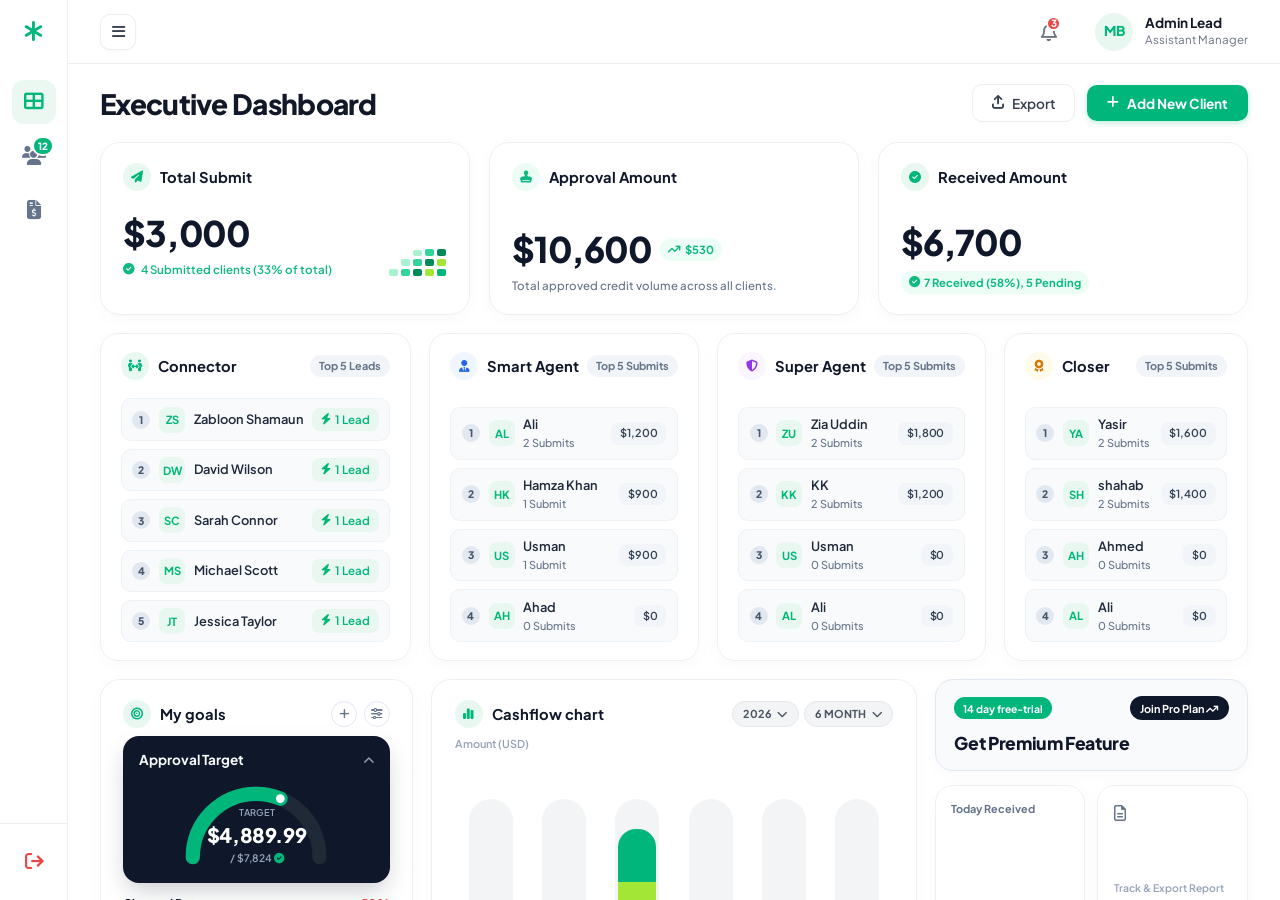
==== commit cdc6ffd9: "Modularize JS architecture, add reports page, uniform left alignment, and refine styling" ====
--- a/index.html
+++ b/index.html
@@ -20,35 +20,34 @@
         <!-- Sidebar Overlay (Mobile) -->
         <div class="sidebar-overlay" id="sidebarOverlay"></div>
 
-        <!-- Sidebar -->
+        <!-- Sidebar (Icon-Only with Tooltips) -->
         <aside class="sidebar" id="sidebar">
             <div class="sidebar-brand">
-                <div class="brand-wrapper">
+                <a href="index.html" class="brand-wrapper">
                     <div class="brand-icon-leaf">
                         <i class="fa-solid fa-asterisk"></i>
                     </div>
-                    <span class="brand-title">Financial Advisor</span>
-                </div>
+                </a>
             </div>
 
             <!-- Navigation Links -->
             <nav class="sidebar-nav">
-                <a href="index.html" class="nav-item active" id="navDashboard">
+                <a href="index.html" class="nav-item active" id="navDashboard" data-tooltip="Dashboard">
                     <i class="fa-solid fa-table-cells-large nav-icon"></i>
-                    <span>Dashboard</span>
                 </a>
-                <a href="clients.html" class="nav-item" id="navClients">
+                <a href="clients.html" class="nav-item" id="navClients" data-tooltip="Clients">
                     <i class="fa-solid fa-users nav-icon"></i>
-                    <span>Clients</span>
                     <span class="badge-count" id="navClientCount">0</span>
                 </a>
+                <a href="reports.html" class="nav-item" id="navReports" data-tooltip="Reports">
+                    <i class="fa-solid fa-file-invoice-dollar nav-icon"></i>
+                </a>
             </nav>
 
             <!-- Bottom Actions: Logout -->
             <div class="sidebar-bottom">
-                <button class="sidebar-link-btn btn-logout" id="btnLogout" title="Logout">
+                <button class="sidebar-link-btn btn-logout" id="btnLogout" data-tooltip="Logout">
                     <i class="fa-solid fa-arrow-right-from-bracket"></i>
-                    <span>Logout</span>
                 </button>
             </div>
         </aside>
@@ -72,7 +71,7 @@
 
                     <!-- User Profile: Avatar First, Account Name After -->
                     <div class="user-profile-widget">
-                        <div class="user-avatar-img" style="display: flex; align-items: center; justify-content: center; color: #00B67A; font-weight: 800; font-size: 0.85rem;">
+                        <div class="user-avatar-img">
                             MB
                         </div>
                         <div class="user-meta-text">
@@ -87,7 +86,7 @@
             <main class="page-content" id="mainContent">
                 <section class="view-section active" id="viewDashboard">
                     <!-- Page Top Header -->
-                    <div class="page-header-row" style="margin-bottom: 1.25rem;">
+                    <div class="page-header-row page-header-row-mb">
                         <div class="title-with-meta">
                             <h1 class="page-main-title">Executive Dashboard</h1>
                         </div>
@@ -106,128 +105,131 @@
 
                     <!-- ==================== TOP ROW: 3 KPI CARDS ==================== -->
                     <div class="fin-top-grid">
-                        <!-- Card 1: My Balance -->
-                        <div class="fin-card fin-card-balance">
-                            <div class="fin-card-head">
-                                <div class="fin-card-brand-title">
-                                    <div class="fin-icon-box bg-brand-light"><i class="fa-solid fa-wallet text-brand"></i></div>
-                                    <span>My balance</span>
-                                </div>
-                                <div class="fin-pill-group">
-                                    <div class="fin-pill-select">USD <i class="fa-solid fa-chevron-down"></i></div>
-                                    <div class="fin-pill-select">ALL TIME <i class="fa-solid fa-chevron-down"></i></div>
+                        <!-- Card 1: Total Submit -->
+                        <div class="fin-card">
+                            <div class="fin-card-head">
+                                <div class="fin-card-brand-title">
+                                    <div class="fin-icon-box bg-brand-light"><i class="fa-solid fa-paper-plane text-brand"></i></div>
+                                    <span>Total Submit</span>
                                 </div>
                             </div>
 
                             <div class="fin-balance-body">
                                 <div>
                                     <div class="fin-amount-row">
-                                        <h2 class="fin-hero-amount" id="proTotalApproval">$50,764.00</h2>
-                                        <button class="fin-eye-btn" title="Toggle Balance View"><i class="fa-regular fa-eye"></i></button>
+                                        <h2 class="fin-hero-amount" id="proTotalSubmit">$0</h2>
                                     </div>
                                     <div class="fin-sub-trend text-green">
                                         <i class="fa-solid fa-circle-check"></i>
-                                        <span id="balanceSubtrend">+12% Balance increase, Good progress.</span>
+                                        <span id="submitSubtrend">0 Submitted clients</span>
                                     </div>
                                 </div>
 
                                 <!-- Pixel Staircase Art Box (Emerald/Lime Theme) -->
                                 <div class="fin-pixel-chart">
-                                    <div class="pixel-col" style="height: 20%;"><div class="px-block px-green-1"></div></div>
-                                    <div class="pixel-col" style="height: 40%;"><div class="px-block px-green-2"></div><div class="px-block px-green-1"></div></div>
-                                    <div class="pixel-col" style="height: 60%;"><div class="px-block px-brand-dark"></div><div class="px-block px-green-2"></div><div class="px-block px-green-1"></div></div>
-                                    <div class="pixel-col" style="height: 80%;"><div class="px-block px-lime"></div><div class="px-block px-brand-dark"></div><div class="px-block px-green-2"></div></div>
-                                    <div class="pixel-col" style="height: 100%;"><div class="px-block px-brand-main"></div><div class="px-block px-lime"></div><div class="px-block px-brand-dark"></div></div>
-                                </div>
-                            </div>
-
-                            <!-- Bottom Action Buttons -->
-                            <div class="fin-action-btn-row">
-                                <button class="fin-btn-primary" id="btnQuickAddClient">
-                                    <i class="fa-solid fa-plus"></i>
-                                    <span>Add Client</span>
-                                </button>
-                                <button class="fin-btn-dark" id="btnQuickExport">
-                                    <i class="fa-solid fa-arrow-up"></i>
-                                    <span>Send Data</span>
-                                </button>
-                                <button class="fin-btn-outline" id="btnQuickViewAll">
-                                    <i class="fa-solid fa-arrow-down"></i>
-                                    <span>Request Sheet</span>
-                                </button>
-                            </div>
-                        </div>
-
-                        <!-- Card 2: Income -->
+                                    <div class="pixel-col pixel-col-20"><div class="px-block px-green-1"></div></div>
+                                    <div class="pixel-col pixel-col-40"><div class="px-block px-green-2"></div><div class="px-block px-green-1"></div></div>
+                                    <div class="pixel-col pixel-col-60"><div class="px-block px-brand-dark"></div><div class="px-block px-green-2"></div><div class="px-block px-green-1"></div></div>
+                                    <div class="pixel-col pixel-col-80"><div class="px-block px-lime"></div><div class="px-block px-brand-dark"></div><div class="px-block px-green-2"></div></div>
+                                    <div class="pixel-col pixel-col-100"><div class="px-block px-brand-main"></div><div class="px-block px-lime"></div><div class="px-block px-brand-dark"></div></div>
+                                </div>
+                            </div>
+                        </div>
+
+                        <!-- Card 2: Approval Amount -->
                         <div class="fin-card">
                             <div class="fin-card-head">
                                 <div class="fin-card-brand-title">
-                                    <div class="fin-icon-box bg-green-light"><i class="fa-solid fa-arrow-down text-green"></i></div>
-                                    <span>Income</span>
-                                </div>
-                                <div class="fin-pill-select" id="finMonthIncome">JUNE 2026 <i class="fa-solid fa-chevron-down"></i></div>
+                                    <div class="fin-icon-box bg-green-light"><i class="fa-solid fa-stamp text-green"></i></div>
+                                    <span>Approval Amount</span>
+                                </div>
                             </div>
 
                             <div class="fin-card-body-val">
                                 <div class="fin-amount-with-badge">
-                                    <h2 class="fin-hero-amount" id="proTotalMonthly">$5,000.00</h2>
-                                    <span class="fin-badge-trend-green"><i class="fa-solid fa-arrow-trend-up"></i> <span id="proResidualTag">$456</span></span>
-                                </div>
-                                <p class="fin-sub-note">Income increased by <strong style="color: var(--primary);">9.1%</strong> from last month.</p>
-                            </div>
-
-                            <div class="fin-split-metrics">
-                                <div class="fin-split-col">
-                                    <span class="fin-split-label">Charged</span>
-                                    <strong class="fin-split-value" id="finIncomeCharged">$3,000</strong>
-                                </div>
-                                <div class="fin-split-divider"></div>
-                                <div class="fin-split-col">
-                                    <span class="fin-split-label">Pending</span>
-                                    <strong class="fin-split-value" id="finIncomePending">$2,000</strong>
-                                </div>
-                            </div>
-                        </div>
-
-                        <!-- Card 3: Expense (Upfront Collections) -->
+                                    <h2 class="fin-hero-amount" id="proTotalApproval">$0</h2>
+                                    <span class="fin-badge-trend-green"><i class="fa-solid fa-arrow-trend-up"></i> <span id="proResidualTag">$0</span></span>
+                                </div>
+                                <p class="fin-sub-note">Total approved credit volume across all clients.</p>
+                            </div>
+                        </div>
+
+                        <!-- Card 3: Received Amount -->
                         <div class="fin-card">
                             <div class="fin-card-head">
                                 <div class="fin-card-brand-title">
-                                    <div class="fin-icon-box bg-red-light"><i class="fa-solid fa-arrow-up text-red"></i></div>
-                                    <span>Expense</span>
-                                </div>
-                                <div class="fin-pill-select" id="finMonthExpense">JUNE 2026 <i class="fa-solid fa-chevron-down"></i></div>
+                                    <div class="fin-icon-box bg-brand-light"><i class="fa-solid fa-circle-check text-brand"></i></div>
+                                    <span>Received Amount</span>
+                                </div>
                             </div>
 
                             <div class="fin-card-body-val">
                                 <div class="fin-amount-row">
-                                    <h2 class="fin-hero-amount" id="proTotalInitial">$4,000.00</h2>
-                                </div>
-                                <div class="fin-badge-trend-red">
-                                    <i class="fa-solid fa-arrow-trend-up"></i> 
-                                    <span id="expenseTrendText">$456 vs last month</span>
-                                </div>
-                            </div>
-
-                            <!-- Segmented Horizontal Bar with Floating Indicator -->
-                            <div class="fin-expense-progress-box">
-                                <div class="fin-progress-capsules" id="finProgressCapsules">
-                                    <div class="capsule-track cap-black" id="trackCharged" style="width: 0%;"></div>
-                                    <div class="capsule-track cap-brand active-track" id="trackSubmit" style="width: 0%;">
-                                        <div class="cap-float-tag" id="capFloatVal">$0.00</div>
-                                    </div>
-                                    <div class="capsule-track cap-lime" id="trackKickback" style="width: 0%;"></div>
-                                </div>
-                                <div class="fin-progress-scale">
-                                    <span id="scaleChargedVal">0%</span>
-                                    <span id="scaleSubmitVal">0%</span>
-                                </div>
-                            </div>
-
-                            <div class="fin-progress-legend">
-                                <span><i class="fa-solid fa-circle" style="color: #0F172A;"></i> Charged</span>
-                                <span><i class="fa-solid fa-circle" style="color: var(--primary);"></i> Submit</span>
-                                <span><i class="fa-solid fa-circle" style="color: #A3E635;"></i> Kick Back</span>
+                                    <h2 class="fin-hero-amount" id="proTotalReceived">$0</h2>
+                                </div>
+                                <div class="fin-badge-trend-green">
+                                    <i class="fa-solid fa-circle-check"></i> 
+                                    <span id="expenseTrendText">0 Received clients</span>
+                                </div>
+                            </div>
+                        </div>
+                    </div>
+
+                    <!-- ==================== PERFORMANCE LEADERBOARDS: 4 BOXES ==================== -->
+                    <div class="fin-performance-grid">
+                        <!-- Box 1: Connector (Top 5 Leads) -->
+                        <div class="fin-card fin-perf-card">
+                            <div class="fin-card-head">
+                                <div class="fin-card-brand-title">
+                                    <div class="fin-icon-box bg-brand-light"><i class="fa-solid fa-people-arrows text-brand"></i></div>
+                                    <span>Connector</span>
+                                </div>
+                                <span class="fin-perf-tag">Top 5 Leads</span>
+                            </div>
+                            <div class="fin-perf-list" id="perfConnectorList">
+                                <!-- Populated dynamically via JS -->
+                            </div>
+                        </div>
+
+                        <!-- Box 2: Smart Agent (Top 5 Submits) -->
+                        <div class="fin-card fin-perf-card">
+                            <div class="fin-card-head">
+                                <div class="fin-card-brand-title">
+                                    <div class="fin-icon-box bg-blue-light"><i class="fa-solid fa-user-tie text-blue"></i></div>
+                                    <span>Smart Agent</span>
+                                </div>
+                                <span class="fin-perf-tag">Top 5 Submits</span>
+                            </div>
+                            <div class="fin-perf-list" id="perfSmartAgentList">
+                                <!-- Populated dynamically via JS -->
+                            </div>
+                        </div>
+
+                        <!-- Box 3: Super Agent (Top 5 Submits) -->
+                        <div class="fin-card fin-perf-card">
+                            <div class="fin-card-head">
+                                <div class="fin-card-brand-title">
+                                    <div class="fin-icon-box bg-purple-light"><i class="fa-solid fa-shield-halved text-purple"></i></div>
+                                    <span>Super Agent</span>
+                                </div>
+                                <span class="fin-perf-tag">Top 5 Submits</span>
+                            </div>
+                            <div class="fin-perf-list" id="perfSuperAgentList">
+                                <!-- Populated dynamically via JS -->
+                            </div>
+                        </div>
+
+                        <!-- Box 4: Closer (Top 5 Submits) -->
+                        <div class="fin-card fin-perf-card">
+                            <div class="fin-card-head">
+                                <div class="fin-card-brand-title">
+                                    <div class="fin-icon-box bg-amber-light"><i class="fa-solid fa-award text-amber"></i></div>
+                                    <span>Closer</span>
+                                </div>
+                                <span class="fin-perf-tag">Top 5 Submits</span>
+                            </div>
+                            <div class="fin-perf-list" id="perfCloserList">
+                                <!-- Populated dynamically via JS -->
                             </div>
                         </div>
                     </div>
@@ -241,7 +243,7 @@
                                     <div class="fin-icon-box bg-brand-light"><i class="fa-solid fa-bullseye text-brand"></i></div>
                                     <span>My goals</span>
                                 </div>
-                                <div style="display: flex; gap: 0.4rem;">
+                                <div class="btn-group-sm">
                                     <button class="fin-circle-btn" id="btnGoalAdd"><i class="fa-solid fa-plus"></i></button>
                                     <button class="fin-circle-btn"><i class="fa-solid fa-sliders"></i></button>
                                 </div>
@@ -264,7 +266,7 @@
                                     <div class="gauge-center-text">
                                         <span class="gauge-lbl">Target</span>
                                         <strong class="gauge-val" id="gaugeTargetVal">$0.00</strong>
-                                        <span class="gauge-max" id="gaugeMaxVal">/ $0 <i class="fa-solid fa-circle-check" style="color: #00B67A;"></i></span>
+                                        <span class="gauge-max" id="gaugeMaxVal">/ $0 <i class="fa-solid fa-circle-check text-brand"></i></span>
                                     </div>
                                 </div>
                             </div>
@@ -277,7 +279,7 @@
                                         <span class="goal-pct text-red" id="goalChargedPct">54%</span>
                                     </div>
                                     <div class="goal-progress-bar">
-                                        <div class="goal-fill-bar bg-red" id="goalChargedBar" style="width: 54%;"></div>
+                                        <div class="goal-fill-bar bg-red" id="goalChargedBar"></div>
                                     </div>
                                 </div>
 
@@ -287,7 +289,7 @@
                                         <span class="goal-pct text-green" id="goalReceivingPct">78%</span>
                                     </div>
                                     <div class="goal-progress-bar">
-                                        <div class="goal-fill-bar bg-green" id="goalReceivingBar" style="width: 78%;"></div>
+                                        <div class="goal-fill-bar bg-green" id="goalReceivingBar"></div>
                                     </div>
                                 </div>
                             </div>
@@ -339,9 +341,9 @@
                                 </div>
 
                                 <!-- Mini Card 2: Financial Report -->
-                                <div class="fin-card fin-mini-card" id="btnOpenStatementCard" style="cursor: pointer;">
+                                <div class="fin-card fin-mini-card cursor-pointer" id="btnOpenStatementCard">
                                     <div class="mini-icon-doc"><i class="fa-regular fa-file-lines"></i></div>
-                                    <span class="mini-card-sub">Track & Print Report</span>
+                                    <span class="mini-card-sub">Track & Export Report</span>
                                     <h4 class="mini-card-title">Financial Report</h4>
                                 </div>
                             </div>
@@ -366,7 +368,7 @@
                         </div>
 
                         <div class="fin-table-responsive">
-                            <table class="fin-data-table" style="min-width: 900px;">
+                            <table class="fin-data-table fin-data-table-min">
                                 <thead>
                                     <tr>
                                         <th>Date</th>
@@ -375,11 +377,11 @@
                                         <th>Closer</th>
                                         <th>Status</th>
                                         <th>Plan</th>
-                                        <th class="text-right">Monthly</th>
-                                        <th class="text-right">Initial Payment</th>
-                                        <th class="text-right">Approval Amount</th>
-                                        <th class="text-center">Receiving</th>
-                                        <th style="width: 50px; text-align: center;">Action</th>
+                                        <th>Monthly</th>
+                                        <th>Initial<br>Payment</th>
+                                        <th>Approval<br>Amount</th>
+                                        <th>Receiving</th>
+                                        <th class="col-action-cell">Action</th>
                                     </tr>
                                 </thead>
                                 <tbody id="recentClientsTableBody">
@@ -432,9 +434,9 @@
     <div class="modal-backdrop" id="deleteModal" role="dialog" aria-modal="true" aria-labelledby="deleteModalTitle">
         <div class="modal-dialog modal-dialog-sm">
             <div class="modal-card">
-                <div class="modal-top-header" style="background-color: #FEF2F2;">
+                <div class="modal-top-header modal-header-danger">
                     <div>
-                        <h2 class="modal-heading-title" style="color: var(--danger);" id="deleteModalTitle">Delete Client</h2>
+                        <h2 class="modal-heading-title text-danger" id="deleteModalTitle">Delete Client</h2>
                         <p class="modal-heading-sub">Confirm permanent record removal</p>
                     </div>
                     <button class="modal-close-icon" id="deleteModalCloseBtn" aria-label="Close modal">
@@ -443,17 +445,17 @@
                 </div>
 
                 <div class="modal-scroll-body">
-                    <p style="font-size: 1rem; color: var(--text-main); margin-bottom: 0.5rem;">
+                    <p class="delete-confirm-text">
                         Are you sure you want to delete <strong id="deleteClientName">this client</strong>?
                     </p>
-                    <p style="font-size: 0.85rem; color: var(--text-muted);">
+                    <p class="delete-confirm-sub">
                         This will remove the record from localStorage and recalculate all financial statistics.
                     </p>
                 </div>
 
                 <div class="modal-action-footer">
                     <button type="button" class="btn-header-export" id="deleteCancelBtn">Cancel</button>
-                    <button type="button" class="btn-header-add" id="deleteConfirmBtn" style="background-color: var(--danger);">
+                    <button type="button" class="btn-header-add btn-danger-action" id="deleteConfirmBtn">
                         <i class="fa-solid fa-trash-can"></i>
                         <span>Delete Client</span>
                     </button>
@@ -465,7 +467,8 @@
     <!-- Toast Notifications Container -->
     <div class="toast-container" id="toastContainer" aria-live="polite" aria-atomic="true"></div>
 
-    <!-- Application Script -->
-    <script src="script.js"></script>
+    <!-- Application Scripts -->
+    <script src="common.js"></script>
+    <script src="dashboard.js"></script>
 </body>
 </html>
--- a/style.css
+++ b/style.css
@@ -55,7 +55,7 @@
     --purple-light: #F5F3FF;
 
     /* Layout Dimensions */
-    --sidebar-width: 240px;
+    --sidebar-width: 68px;
     --header-height: 64px;
     --radius-sm: 6px;
     --radius-md: 10px;
@@ -181,17 +181,15 @@
     border-right: 1px solid var(--sidebar-border);
     display: flex;
     flex-direction: column;
+    align-items: center;
     flex-shrink: 0;
     padding: 0;
-    z-index: 50;
+    z-index: 90;
     transition: width 0.25s cubic-bezier(0.4, 0, 0.2, 1), opacity 0.2s ease, transform 0.25s ease;
     position: sticky;
     top: 0;
     height: 100vh;
-    overflow-y: auto;
-    overflow-x: hidden;
-    scrollbar-width: none;
-    -ms-overflow-style: none;
+    overflow: visible !important;
 }
 
 .sidebar.collapsed {
@@ -213,158 +211,207 @@
     height: var(--header-height);
     display: flex;
     align-items: center;
-    padding: 0 1.25rem;
+    justify-content: center;
+    padding: 0;
+    width: 100%;
     flex-shrink: 0;
 }
 
 .brand-wrapper {
     display: flex;
     align-items: center;
+    justify-content: center;
+    text-decoration: none;
+}
+
+.brand-icon-leaf {
+    width: 42px;
+    height: 42px;
+    background: transparent;
+    color: var(--primary);
+    font-size: 1.45rem;
+    display: flex;
+    align-items: center;
+    justify-content: center;
+    border-radius: 0;
+    transition: var(--transition-fast);
+    cursor: pointer;
+}
+
+.brand-icon-leaf:hover {
+    background: transparent;
+    color: var(--primary-hover);
+    transform: scale(1.08);
+}
+
+.sidebar-nav {
+    display: flex;
+    flex-direction: column;
+    align-items: center;
     gap: 0.65rem;
-}
-
-.brand-icon-leaf {
-    color: var(--primary);
-    font-size: 1.4rem;
+    flex: 1;
+    padding: 1rem 0;
+    width: 100%;
+}
+
+.nav-item {
     display: flex;
     align-items: center;
     justify-content: center;
-}
-
-.brand-title {
-    font-size: 1.15rem;
-    font-weight: 800;
-    color: var(--text-main);
-    letter-spacing: -0.02em;
-}
-
-.btn-sidebar-add {
-    width: 100%;
-    background-color: var(--primary);
-    color: #FFFFFF;
-    font-weight: 700;
-    font-size: 0.95rem;
-    padding: 0.8rem 1rem;
-    border-radius: var(--radius-md);
-    display: flex;
-    align-items: center;
-    justify-content: center;
-    gap: 0.5rem;
-    margin-bottom: 1.75rem;
-    transition: var(--transition-normal);
-    box-shadow: 0 3px 8px rgba(0, 182, 122, 0.25);
-}
-
-.btn-sidebar-add:hover {
-    background-color: var(--primary-hover);
-    transform: translateY(-1px);
-    box-shadow: 0 5px 12px rgba(0, 182, 122, 0.35);
-}
-
-.sidebar-nav {
-    display: flex;
-    flex-direction: column;
-    gap: 0.4rem;
-    flex: 1;
-    padding: 1.25rem 1rem;
-}
-
-.nav-item {
-    display: flex;
-    align-items: center;
-    gap: 0.85rem;
-    padding: 0.8rem 1rem;
-    border-radius: var(--radius-lg);
+    width: 44px;
+    height: 44px;
+    border-radius: 12px;
     color: var(--sidebar-text);
-    font-weight: 600;
-    font-size: 0.95rem;
     transition: var(--transition-fast);
     position: relative;
+    text-decoration: none;
 }
 
 .nav-icon {
-    font-size: 1.15rem;
-    width: 22px;
-    text-align: center;
-    color: var(--text-muted);
+    font-size: 1.2rem;
+    display: flex;
+    align-items: center;
+    justify-content: center;
+    color: #64748B;
     transition: var(--transition-fast);
 }
 
 .nav-item:hover {
     background-color: var(--sidebar-hover);
-    color: var(--text-main);
+    color: var(--primary);
 }
 
 .nav-item:hover .nav-icon {
     color: var(--primary);
+    transform: scale(1.08);
 }
 
 .nav-item.active {
     background-color: var(--sidebar-active);
     color: var(--sidebar-text-active);
-    font-weight: 700;
 }
 
 .nav-item.active .nav-icon {
     color: var(--sidebar-text-active);
 }
 
+/* Badge dot on icon for counts (e.g. Clients) */
 .badge-count {
-    margin-left: auto;
-    background: var(--primary-light);
-    color: var(--primary);
-    font-size: 0.78rem;
+    position: absolute;
+    top: 4px;
+    right: 4px;
+    min-width: 16px;
+    height: 16px;
+    padding: 0 4px;
+    background: var(--primary);
+    color: #FFFFFF;
+    font-size: 0.62rem;
     font-weight: 800;
-    padding: 0.2rem 0.6rem;
     border-radius: 9999px;
+    display: flex;
+    align-items: center;
+    justify-content: center;
+    box-shadow: 0 0 0 2px #FFFFFF;
 }
 
 .sidebar-bottom {
     margin-top: auto;
-    padding: 1rem 1.25rem;
+    padding: 1rem 0;
     border-top: 1px solid var(--sidebar-border);
     display: flex;
     flex-direction: column;
-    gap: 0.5rem;
+    align-items: center;
+    width: 100%;
 }
 
 .sidebar-link-btn {
     display: flex;
     align-items: center;
-    gap: 0.75rem;
-    padding: 0.7rem 0.85rem;
+    justify-content: center;
+    width: 44px;
+    height: 44px;
+    border-radius: 12px;
     color: var(--text-muted);
-    font-size: 0.9rem;
+    transition: var(--transition-fast);
+    position: relative;
+    background: transparent;
+    border: none;
+    cursor: pointer;
+}
+
+.sidebar-link-btn.btn-logout {
+    color: #EF4444 !important;
+}
+
+.sidebar-link-btn.btn-logout i {
+    font-size: 1.15rem;
+    color: #EF4444;
+    transition: var(--transition-fast);
+}
+
+.sidebar-link-btn.btn-logout:hover {
+    background-color: #FEF2F2 !important;
+}
+
+.sidebar-link-btn.btn-logout:hover i {
+    transform: scale(1.12);
+}
+
+/* ==========================================================================
+   SLEEK SIDEBAR TOOLTIP SYSTEM
+   ========================================================================== */
+
+[data-tooltip] {
+    position: relative;
+}
+
+[data-tooltip]::after {
+    content: attr(data-tooltip);
+    position: absolute;
+    left: calc(100% + 14px);
+    top: 50%;
+    transform: translateY(-50%) translateX(-4px) scale(0.95);
+    background: #0F172A;
+    color: #FFFFFF;
+    font-size: 0.76rem;
     font-weight: 600;
-    border-radius: var(--radius-md);
-    transition: var(--transition-fast);
-}
-
-.sidebar-link-btn:hover {
-    background-color: var(--sidebar-hover);
-    color: var(--text-main);
-}
-
-.btn-logout {
-    color: #EF4444 !important;
-    font-weight: 600;
-    width: 100%;
-}
-
-.btn-logout i {
-    color: #EF4444;
-    font-size: 1rem;
-    transition: var(--transition-fast);
-}
-
-.btn-logout:hover {
-    background-color: #FEF2F2 !important;
-    color: #DC2626 !important;
-}
-
-.btn-logout:hover i {
-    transform: translateX(2px);
-    color: #DC2626;
+    letter-spacing: 0.01em;
+    padding: 0.4rem 0.75rem;
+    border-radius: 7px;
+    white-space: nowrap;
+    pointer-events: none;
+    opacity: 0;
+    visibility: hidden;
+    transition: all 0.16s cubic-bezier(0.4, 0, 0.2, 1);
+    box-shadow: 0 4px 14px rgba(15, 23, 42, 0.18);
+    z-index: 99999 !important;
+}
+
+[data-tooltip]::before {
+    content: '';
+    position: absolute;
+    left: calc(100% + 7px);
+    top: 50%;
+    transform: translateY(-50%) translateX(-4px);
+    border: 4px solid transparent;
+    border-right-color: #0F172A;
+    opacity: 0;
+    visibility: hidden;
+    transition: all 0.16s cubic-bezier(0.4, 0, 0.2, 1);
+    pointer-events: none;
+    z-index: 99999 !important;
+}
+
+[data-tooltip]:hover::after {
+    opacity: 1;
+    visibility: visible;
+    transform: translateY(-50%) translateX(0) scale(1);
+}
+
+[data-tooltip]:hover::before {
+    opacity: 1;
+    visibility: visible;
+    transform: translateY(-50%) translateX(0);
 }
 
 /* ==========================================================================
@@ -514,9 +561,15 @@
     width: 38px;
     height: 38px;
     border-radius: 50%;
-    object-fit: cover;
     border: 1.5px solid var(--primary-light);
-    background: #E5E7EB;
+    background: #E8F8F0;
+    display: flex;
+    align-items: center;
+    justify-content: center;
+    color: #00B67A;
+    font-weight: 800;
+    font-size: 0.85rem;
+    flex-shrink: 0;
 }
 
 /* ==========================================================================
@@ -527,7 +580,7 @@
     flex: 1;
     min-height: 0;
     height: calc(100vh - var(--header-height));
-    padding: 1.5rem 2rem 3.5rem;
+    padding: 1.25rem 2rem 1.25rem;
     min-width: 0;
     width: 100%;
     overflow-y: auto !important;
@@ -720,6 +773,7 @@
 }
 
 .search-clear-pill {
+    display: none;
     position: absolute;
     right: 0.8rem;
     top: 50%;
@@ -939,6 +993,76 @@
     border-bottom-right-radius: var(--radius-lg);
 }
 
+/* Spreadsheet Month Tabs in Table Footer */
+.table-sheet-tabs-container {
+    display: flex;
+    align-items: center;
+    gap: 0.25rem;
+    background: #F1F5F9;
+    padding: 0.20rem;
+    border-radius: 8px;
+    border: 1px solid #E2E8F0;
+    overflow-x: auto;
+    max-width: 100%;
+    scrollbar-width: none;
+}
+
+.table-sheet-tabs-container::-webkit-scrollbar {
+    display: none;
+}
+
+.sheet-tab-btn {
+    display: inline-flex;
+    align-items: center;
+    gap: 0.35rem;
+    padding: 0.28rem 0.65rem;
+    border: 1px solid transparent;
+    background: transparent;
+    font-size: 0.74rem;
+    font-weight: 500;
+    font-family: inherit;
+    color: #64748B;
+    border-radius: 6px;
+    cursor: pointer;
+    transition: all 0.15s ease;
+    white-space: nowrap;
+    user-select: none;
+}
+
+.sheet-tab-btn:hover {
+    background: #FFFFFF;
+    color: var(--text-main);
+    box-shadow: 0 1px 2px rgba(0, 0, 0, 0.04);
+}
+
+.sheet-tab-btn.active {
+    background: #FFFFFF;
+    color: var(--primary);
+    font-weight: 700;
+    border-color: #C6E7D5;
+    box-shadow: 0 2px 5px rgba(0, 182, 122, 0.15), 0 1px 2px rgba(0, 0, 0, 0.05);
+}
+
+.sheet-tab-count {
+    display: inline-flex;
+    align-items: center;
+    justify-content: center;
+    min-width: 16px;
+    height: 16px;
+    padding: 0 4px;
+    border-radius: 10px;
+    font-size: 0.62rem;
+    font-weight: 700;
+    background: #E8F8F0;
+    color: var(--primary);
+    transition: all 0.15s ease;
+}
+
+.sheet-tab-btn.active .sheet-tab-count {
+    background: var(--primary);
+    color: #FFFFFF;
+}
+
 /* ==========================================================================
    DATA TABLE CONTAINER & STYLES (Light & Clean Like Screenshot)
    ========================================================================== */
@@ -995,43 +1119,436 @@
 .crm-data-table th {
     background-color: #FAFCFA;
     color: var(--text-muted);
-    font-size: 0.82rem;
-    font-weight: 700;
-    padding: 0.85rem 1rem;
+    font-size: 0.72rem;
+    font-weight: 700;
+    padding: 0.55rem 0.75rem;
     border-bottom: 1px solid var(--table-border);
     user-select: none;
-    letter-spacing: 0.03em;
-}
-
-.crm-data-table th.sortable {
-    cursor: pointer;
-    transition: var(--transition-fast);
-}
-
-.crm-data-table th.sortable:hover {
-    background-color: #F0F7F2;
-    color: var(--primary);
-}
-
-.sort-caret {
-    font-size: 0.72rem;
-    margin-left: 0.35rem;
-    color: var(--text-light);
+    letter-spacing: 0.025em;
     vertical-align: middle;
-}
-
-th.sort-asc .sort-caret,
-th.sort-desc .sort-caret {
-    color: var(--primary);
+    text-align: left !important;
+    height: 46px;
 }
 
 .crm-data-table td {
-    padding: 0.9rem 1rem;
-    font-size: 0.82rem;
+    padding: 0.65rem 0.75rem;
+    font-size: 0.76rem;
     color: var(--text-secondary);
     border-bottom: 1px solid var(--table-border);
     vertical-align: middle;
+    background-color: #FFFFFF;
+    text-align: left !important;
+}
+
+.crm-data-table tbody tr {
+    transition: background-color 0.15s ease;
+}
+
+.crm-data-table tbody tr:hover td {
+    background-color: #F8FCF9;
+}
+
+/* CRM Table Footer Summary Row */
+.crm-table-tfoot {
+    position: sticky;
+    bottom: 0;
+    z-index: 4;
+}
+
+.tfoot-summary-row td {
+    background-color: #F8FAFC !important;
+    border: none !important;
+    border-top: none !important;
+    border-bottom: none !important;
+    padding: 0.65rem 0.75rem !important;
+    font-size: 0.76rem !important;
+    box-shadow: none !important;
+    text-align: left !important;
+}
+
+.th-wrap {
+    display: inline-flex;
+    align-items: center;
+    gap: 0.35rem;
+    line-height: 1.15;
+    text-align: left !important;
+    justify-content: flex-start !important;
+    vertical-align: middle;
+}
+
+.th-wrap.th-right {
+    justify-content: flex-start !important;
+    text-align: left !important;
+    width: auto;
+}
+
+.th-wrap.th-center {
+    justify-content: flex-start !important;
+    text-align: left !important;
+    width: auto;
+}
+
+.th-multi-line {
+    display: inline-block;
+    line-height: 1.12;
+    text-align: left !important;
+}
+
+/* Reports Table Columns */
+.col-rep-date { min-width: 140px; }
+.col-rep-name { min-width: 170px; }
+.col-rep-conn { min-width: 130px; }
+.col-rep-smart { min-width: 130px; }
+.col-rep-super { min-width: 130px; }
+.col-rep-closer { min-width: 110px; }
+.col-rep-plan { min-width: 100px; }
+.col-rep-approval { min-width: 120px; }
+.col-rep-initial { min-width: 130px; }
+.col-rep-receiving { min-width: 110px; }
+.col-rep-action { width: 70px; }
+
+/* Toolbar Due Date Pill */
+.toolbar-date-pill {
+    display: inline-flex;
+    align-items: center;
+    gap: 0.45rem;
+    background: #FFFFFF;
+    border: 1.5px solid var(--sidebar-border);
+    padding: 0.45rem 0.85rem;
+    border-radius: var(--radius-md);
+}
+
+.toolbar-date-pill i {
+    color: var(--primary);
+    font-size: 0.85rem;
+}
+
+.toolbar-date-pill-label {
+    font-size: 0.78rem;
+    font-weight: 500;
+    color: var(--text-secondary);
+}
+
+.toolbar-date-input {
+    border: none;
+    background: transparent;
+    font-family: inherit;
+    font-size: 0.8rem;
+    font-weight: 500;
+    color: var(--text-main);
+    outline: none;
+    cursor: pointer;
+}
+
+/* Pixel Chart Columns */
+.pixel-col-20 { height: 20%; }
+.pixel-col-40 { height: 40%; }
+.pixel-col-60 { height: 60%; }
+.pixel-col-80 { height: 80%; }
+.pixel-col-100 { height: 100%; }
+
+/* Table Empty State & Helpers */
+.table-empty-cell {
+    padding: 2.5rem 1rem;
+    color: #94A3B8;
+    font-size: 0.85rem;
+    text-align: center;
+}
+
+.table-empty-icon {
+    font-size: 1.5rem;
+    margin-bottom: 0.5rem;
+    display: block;
+    color: #CBD5E1;
+}
+
+.tfoot-summary-title {
+    display: flex;
+    align-items: center;
+    gap: 0.5rem;
+    color: var(--text-main);
+    font-weight: 700;
+    font-size: 0.76rem;
+}
+
+.tfoot-summary-title i {
+    color: var(--primary);
+    font-size: 0.8rem;
+}
+
+.tfoot-amount-cell {
+    color: var(--text-main);
+    font-weight: 700;
+    font-size: 0.74rem;
+}
+
+.tfoot-initial-cell {
+    color: #00B67A;
+    font-weight: 700;
+    font-size: 0.74rem;
+}
+
+.tfoot-pill-wrap {
+    font-size: 0.6rem;
+    width: auto;
+    min-width: unset;
+    padding: 0.15rem 0.45rem;
+}
+
+.th-filter-btn {
+    display: inline-flex;
+    align-items: center;
+    justify-content: center;
+    width: 17px;
+    height: 17px;
+    padding: 0;
+    margin-left: 0.2rem;
+    border: none;
+    background: transparent;
+    color: #94A3B8;
+    border-radius: 3px;
+    cursor: pointer;
+    font-size: 0.60rem;
+    transition: all 0.15s ease;
+    flex-shrink: 0;
+}
+
+.th-filter-btn:hover {
+    color: var(--primary);
+    background-color: #E8F8F0;
+}
+
+.th-filter-btn.active {
+    color: #FFFFFF !important;
+    background-color: var(--primary) !important;
+    box-shadow: 0 0 0 1px rgba(0, 182, 122, 0.4);
+}
+
+/* Floating Table Header Filter Popover */
+.th-filter-popover {
+    position: fixed;
+    z-index: 10000;
+    background: #FFFFFF;
+    border: 1px solid #C6E7D5;
+    border-radius: var(--radius-md);
+    box-shadow: 0 10px 25px -4px rgba(0, 40, 20, 0.18), 0 4px 6px -2px rgba(0, 0, 0, 0.05);
+    min-width: 190px;
+    max-width: 260px;
+    padding: 0.45rem;
+    display: flex;
+    flex-direction: column;
+    gap: 0.35rem;
+    animation: popoverFadeIn 0.12s ease-out;
+}
+
+.th-filter-header {
+    display: flex;
+    align-items: center;
+    justify-content: space-between;
+    padding-bottom: 0.3rem;
+    border-bottom: 1px solid #E2E8F0;
+}
+
+.th-filter-title {
+    font-size: 0.74rem;
+    font-weight: 700;
+    color: var(--text-main);
+    display: flex;
+    align-items: center;
+}
+
+.th-filter-clear-btn {
+    background: transparent;
+    border: none;
+    color: #EF4444;
+    font-size: 0.66rem;
+    font-weight: 600;
+    cursor: pointer;
+    padding: 0;
     transition: var(--transition-fast);
+}
+
+.th-filter-clear-btn:hover {
+    text-decoration: underline;
+}
+
+.th-filter-input {
+    width: 100%;
+    padding: 0.32rem 0.48rem;
+    font-size: 0.76rem;
+    font-family: inherit;
+    color: var(--text-main);
+    background: #FAFCFA;
+    border: 1px solid #CBD5E1;
+    border-radius: var(--radius-sm);
+    outline: none;
+    transition: var(--transition-fast);
+}
+
+.th-filter-input:focus {
+    border-color: var(--primary);
+    background: #FFFFFF;
+    box-shadow: 0 0 0 2px rgba(0, 182, 122, 0.18);
+}
+
+.th-filter-list {
+    max-height: 155px;
+    overflow-y: auto;
+    display: flex;
+    flex-direction: column;
+    gap: 0.15rem;
+}
+
+.th-filter-quick-bar {
+    display: flex;
+    align-items: center;
+    justify-content: space-between;
+    padding: 0.15rem 0.1rem;
+}
+
+.th-filter-quick-btn {
+    background: transparent;
+    border: none;
+    color: var(--primary);
+    font-size: 0.68rem;
+    font-weight: 600;
+    cursor: pointer;
+    padding: 0;
+    transition: var(--transition-fast);
+}
+
+.th-filter-quick-btn:hover {
+    text-decoration: underline;
+}
+
+.th-filter-checkbox-item {
+    padding: 0.38rem 0.55rem;
+    font-size: 0.78rem;
+    font-weight: 500;
+    color: var(--text-main);
+    border-radius: 6px;
+    cursor: pointer;
+    transition: all 0.12s ease;
+    display: flex;
+    align-items: center;
+    gap: 0.55rem;
+    user-select: none;
+    margin: 1px 0;
+}
+
+.th-filter-checkbox-item:hover {
+    background-color: #F0FDF4;
+    color: var(--primary-dark, #00875A);
+}
+
+.th-filter-checkbox-item.checked-item {
+    background-color: #E8F8F0;
+    font-weight: 600;
+    color: #007A4D;
+}
+
+/* Custom Modern Checkbox */
+.th-filter-checkbox-item input[type="checkbox"] {
+    appearance: none;
+    -webkit-appearance: none;
+    -moz-appearance: none;
+    width: 16px;
+    height: 16px;
+    border: 1.5px solid #CBD5E1;
+    border-radius: 4px;
+    background-color: #FFFFFF;
+    outline: none;
+    cursor: pointer;
+    position: relative;
+    display: inline-flex;
+    align-items: center;
+    justify-content: center;
+    flex-shrink: 0;
+    margin: 0;
+    transition: all 0.15s cubic-bezier(0.4, 0, 0.2, 1);
+}
+
+.th-filter-checkbox-item:hover input[type="checkbox"] {
+    border-color: var(--primary);
+    background-color: #FAFCFA;
+}
+
+.th-filter-checkbox-item input[type="checkbox"]:checked {
+    background-color: var(--primary);
+    border-color: var(--primary);
+    box-shadow: 0 1px 3px rgba(0, 182, 122, 0.35);
+}
+
+.th-filter-checkbox-item input[type="checkbox"]:checked::after {
+    content: '';
+    display: block;
+    width: 4px;
+    height: 8px;
+    border: solid #FFFFFF;
+    border-width: 0 2px 2px 0;
+    transform: rotate(45deg) translate(-0.5px, -0.5px);
+}
+
+.th-filter-footer {
+    display: flex;
+    align-items: center;
+    gap: 0.35rem;
+    padding-top: 0.35rem;
+    border-top: 1px solid #E2E8F0;
+    margin-top: 0.15rem;
+}
+
+.th-filter-item {
+    padding: 0.30rem 0.45rem;
+    font-size: 0.76rem;
+    font-weight: 500;
+    color: var(--text-main);
+    border-radius: var(--radius-sm);
+    cursor: pointer;
+    transition: background 0.12s;
+    display: flex;
+    align-items: center;
+    justify-content: space-between;
+}
+
+.th-filter-item:hover {
+    background-color: #E8F8F0;
+    color: var(--primary);
+}
+
+.th-filter-item.selected {
+    background-color: #E8F8F0;
+    color: var(--primary);
+    font-weight: 700;
+}
+
+.th-filter-action-btn {
+    padding: 0.30rem 0.5rem;
+    font-size: 0.72rem;
+    font-weight: 600;
+    border-radius: var(--radius-sm);
+    cursor: pointer;
+    transition: var(--transition-fast);
+    border: none;
+}
+
+.th-filter-action-btn.primary {
+    background: var(--primary);
+    color: #FFFFFF;
+}
+
+.th-filter-action-btn.primary:hover {
+    background: var(--primary-dark, #009664);
+}
+
+.th-filter-action-btn.secondary {
+    background: #F1F5F9;
+    color: var(--text-muted);
+}
+
+.th-filter-action-btn.secondary:hover {
+    background: #E2E8F0;
+    color: var(--text-main);
 }
 
 /* ==========================================================================
@@ -1039,21 +1556,22 @@
    ========================================================================== */
 
 .inline-entry-row {
+    display: none;
     background-color: #F3F9F5 !important;
     border-bottom: 2px solid #C6E7D5 !important;
 }
 
 .inline-entry-row td {
-    padding: 0.65rem 0.5rem;
+    padding: 0.35rem 0.45rem;
     background-color: #F3F9F5;
 }
 
 .tbl-input, .tbl-select {
     width: 100%;
     min-width: 75px;
-    height: 32px;
-    padding: 0.2rem 0.45rem;
-    font-size: 0.85rem;
+    height: 27px;
+    padding: 0.15rem 0.4rem;
+    font-size: 0.74rem;
     font-weight: 500;
     font-family: inherit;
     color: var(--text-main);
@@ -1079,9 +1597,9 @@
     display: inline-flex;
     align-items: center;
     justify-content: flex-end;
-    height: 32px;
-    padding: 0.2rem 0.45rem;
-    font-size: 0.85rem;
+    height: 27px;
+    padding: 0.15rem 0.4rem;
+    font-size: 0.74rem;
     font-weight: 600;
     font-family: 'Plus Jakarta Sans', monospace;
     background-color: #FFFFFF;
@@ -1092,10 +1610,6 @@
     width: 100%;
 }
 
-.crm-data-table tbody tr:hover td {
-    background-color: var(--table-row-hover);
-}
-
 .inline-editing-row {
     background-color: #F3F9F5 !important;
 }
@@ -1118,9 +1632,9 @@
 .btn-agent-select-trigger {
     width: 100%;
     min-width: 85px;
-    height: 32px;
-    padding: 0.2rem 0.5rem;
-    font-size: 0.85rem;
+    height: 27px;
+    padding: 0.15rem 0.4rem;
+    font-size: 0.74rem;
     font-weight: 500;
     font-family: inherit;
     color: var(--text-main);
@@ -1226,8 +1740,8 @@
 }
 
 .agent-popover-item {
-    padding: 0.35rem 0.55rem;
-    font-size: 0.82rem;
+    padding: 0.32rem 0.45rem;
+    font-size: 0.80rem;
     font-weight: 500;
     color: var(--text-main);
     border-radius: var(--radius-sm);
@@ -1236,6 +1750,7 @@
     display: flex;
     align-items: center;
     justify-content: space-between;
+    gap: 0.45rem;
 }
 
 .agent-popover-item:hover {
@@ -1247,6 +1762,55 @@
     background-color: #E8F8F0;
     color: #00B67A;
     font-weight: 700;
+}
+
+.agent-item-left {
+    display: flex;
+    align-items: center;
+    gap: 0.45rem;
+    flex: 1;
+    min-width: 0;
+}
+
+.agent-check-icon {
+    width: 14px;
+    height: 14px;
+    display: inline-flex;
+    align-items: center;
+    justify-content: center;
+    font-size: 0.70rem;
+    color: #00B67A;
+    flex-shrink: 0;
+}
+
+.agent-item-name {
+    flex: 1;
+    overflow: hidden;
+    text-overflow: ellipsis;
+    white-space: nowrap;
+}
+
+.agent-item-del-btn {
+    display: inline-flex;
+    align-items: center;
+    justify-content: center;
+    width: 22px;
+    height: 22px;
+    padding: 0;
+    border: none;
+    background: transparent;
+    color: #94A3B8;
+    border-radius: 4px;
+    cursor: pointer;
+    font-size: 0.72rem;
+    flex-shrink: 0;
+    transition: all 0.15s ease;
+}
+
+.agent-item-del-btn:hover {
+    color: #EF4444;
+    background-color: #FEE2E2;
+    transform: scale(1.08);
 }
 
 .agent-popover-add-btn {
@@ -1269,28 +1833,29 @@
     border-color: #00B67A;
 }
 
-.inline-editing-row td {
-    padding: 0.55rem 0.45rem !important;
-    background-color: #F3F9F5 !important;
-}
-
 .client-name-cell {
     font-weight: 700;
-    font-size: 0.95rem;
+    font-size: 0.76rem;
     color: var(--text-main);
     display: flex;
     align-items: center;
-    gap: 0.6rem;
+    gap: 0.4rem;
+}
+
+.client-name-text {
+    font-size: 0.76rem;
+    font-weight: 700;
+    color: var(--text-main);
 }
 
 .client-initial-badge {
-    width: 32px;
-    height: 32px;
+    width: 24px;
+    height: 24px;
     border-radius: 50%;
     background-color: var(--primary-light);
     color: var(--primary);
     font-weight: 800;
-    font-size: 0.8rem;
+    font-size: 0.68rem;
     display: flex;
     align-items: center;
     justify-content: center;
@@ -1301,10 +1866,11 @@
     color: var(--primary);
 }
 
-.currency-val {
-    font-weight: 700;
-    font-size: 0.95rem;
-    font-family: 'Plus Jakarta Sans', monospace;
+.currency-val, .currency-cell {
+    font-weight: 600;
+    font-size: 0.76rem;
+    color: var(--text-main);
+    letter-spacing: -0.01em;
 }
 
 .text-right { text-align: right; }
@@ -1315,14 +1881,14 @@
     display: inline-flex;
     align-items: center;
     justify-content: center;
-    width: 92px;
-    min-width: 92px;
+    width: 78px;
+    min-width: 78px;
     box-sizing: border-box;
-    font-size: 0.70rem;
+    font-size: 0.62rem;
     font-weight: 700;
     text-transform: uppercase;
-    letter-spacing: 0.025em;
-    padding: 0.25rem 0.4rem;
+    letter-spacing: 0.02em;
+    padding: 0.15rem 0.35rem;
     border-radius: 9999px;
     line-height: 1.2;
     white-space: nowrap;
@@ -1395,9 +1961,9 @@
 
 /* Empty State */
 .empty-table-state {
+    display: none;
     padding: 4rem 2rem;
     text-align: center;
-    display: flex;
     flex-direction: column;
     align-items: center;
     justify-content: center;
@@ -1913,7 +2479,6 @@
     }
     .sidebar-brand {
         height: 52px;
-        margin-bottom: 0.75rem;
     }
     .table-outer-wrapper {
         flex: 1;
@@ -1974,11 +2539,18 @@
     }
     .sidebar-brand {
         height: 46px;
-        margin-bottom: 0.5rem;
+    }
+    .brand-icon-leaf {
+        width: 34px;
+        height: 34px;
+        font-size: 1rem;
     }
     .nav-item {
-        padding: 0.5rem 0.75rem;
-        font-size: 0.82rem;
+        width: 38px;
+        height: 38px;
+    }
+    .nav-icon {
+        font-size: 1.05rem;
     }
     .crm-data-table th {
         padding: 0.6rem 0.75rem;
@@ -2135,12 +2707,6 @@
     display: grid;
     grid-template-columns: repeat(4, 1fr);
     gap: 0.85rem;
-}
-
-@media (max-width: 768px) {
-    .report-meta-grid {
-        grid-template-columns: repeat(2, 1fr);
-    }
 }
 
 .report-meta-item {
@@ -2339,15 +2905,9 @@
 /* Top 3-Card Grid */
 .fin-top-grid {
     display: grid;
-    grid-template-columns: 1.35fr 1fr 1fr;
+    grid-template-columns: repeat(3, 1fr);
     gap: 1.15rem;
     margin-bottom: 1.15rem;
-}
-
-@media (max-width: 1100px) {
-    .fin-top-grid {
-        grid-template-columns: 1fr;
-    }
 }
 
 .fin-card {
@@ -2391,10 +2951,16 @@
 .bg-brand-light { background-color: #E8F8F0; color: #00B67A; }
 .bg-green-light { background-color: #ECFDF5; color: #10B981; }
 .bg-red-light { background-color: #FEF2F2; color: #EF4444; }
+.bg-blue-light { background-color: #EFF6FF; color: #2563EB; }
+.bg-purple-light { background-color: #FAF5FF; color: #9333EA; }
+.bg-amber-light { background-color: #FFFBEB; color: #D97706; }
 
 .text-brand { color: #00B67A; }
 .text-green { color: #10B981; }
 .text-red { color: #EF4444; }
+.text-blue { color: #2563EB; }
+.text-purple { color: #9333EA; }
+.text-amber { color: #D97706; }
 
 .fin-pill-group {
     display: flex;
@@ -2441,6 +3007,45 @@
 .fin-amount-row {
     display: flex;
     align-items: center;
+    position: relative;
+    z-index: 2;
+    margin: 0.25rem 0;
+}
+
+.fin-card-wave-bg {
+    position: absolute;
+    right: 14px;
+    bottom: 20px;
+    pointer-events: none;
+    z-index: 1;
+    opacity: 0.9;
+    transition: transform 0.25s cubic-bezier(0.4, 0, 0.2, 1), opacity 0.25s ease;
+    filter: drop-shadow(0 2px 5px rgba(0, 0, 0, 0.03));
+}
+
+.fin-card:hover .fin-card-wave-bg {
+    transform: translateY(-2px) scale(1.05);
+    opacity: 1;
+}
+
+.fin-card-more-btn {
+    background: transparent;
+    border: none;
+    color: #94A3B8;
+    font-size: 0.85rem;
+    cursor: pointer;
+    padding: 0.25rem 0.4rem;
+    border-radius: 4px;
+    display: inline-flex;
+    align-items: center;
+    justify-content: center;
+    transition: color 0.15s ease;
+    position: relative;
+    z-index: 2;
+}
+
+.fin-card-more-btn:hover {
+    color: var(--text-main);
 }
 
 .fin-eye-btn {
@@ -2709,18 +3314,177 @@
     justify-content: space-between;
 }
 
+/* ==================== PERFORMANCE LEADERBOARDS (4 CARDS) ==================== */
+.fin-performance-grid {
+    display: grid;
+    grid-template-columns: repeat(4, 1fr);
+    gap: 1.15rem;
+    margin-bottom: 1.15rem;
+}
+
+.fin-perf-card {
+    padding: 1.1rem 1.25rem;
+    border-radius: 18px;
+    background: #FFFFFF;
+    border: 1px solid #EDF0F3;
+    box-shadow: 0 4px 20px -2px rgba(0, 0, 0, 0.03);
+    display: flex;
+    flex-direction: column;
+}
+
+.fin-perf-card .fin-card-head {
+    display: flex;
+    justify-content: space-between;
+    align-items: center;
+    gap: 0.5rem;
+    margin-bottom: 0.5rem;
+}
+
+.fin-perf-card .fin-card-brand-title {
+    white-space: nowrap;
+    flex-shrink: 0;
+}
+
+.fin-perf-tag {
+    font-size: 0.68rem;
+    font-weight: 700;
+    color: #64748B;
+    background: #F1F5F9;
+    padding: 0.2rem 0.55rem;
+    border-radius: 12px;
+    white-space: nowrap;
+    flex-shrink: 0;
+}
+
+.fin-perf-list {
+    display: flex;
+    flex-direction: column;
+    gap: 0.5rem;
+    margin-top: 0.65rem;
+}
+
+.perf-member-row {
+    display: flex;
+    align-items: center;
+    justify-content: space-between;
+    padding: 0.45rem 0.65rem;
+    background: #F8FAFC;
+    border: 1px solid #EDF2F7;
+    border-radius: 10px;
+    transition: all 0.2s ease;
+    gap: 0.5rem;
+}
+
+.perf-member-row:hover {
+    background: #F0FDF4;
+    border-color: #BBF7D0;
+    transform: translateY(-1px);
+}
+
+.perf-member-left {
+    display: flex;
+    align-items: center;
+    gap: 0.55rem;
+    flex: 1;
+    min-width: 0;
+}
+
+.perf-rank-badge {
+    width: 18px;
+    height: 18px;
+    border-radius: 50%;
+    font-size: 0.65rem;
+    font-weight: 800;
+    display: flex;
+    align-items: center;
+    justify-content: center;
+    flex-shrink: 0;
+    background: #E2E8F0;
+    color: #475569;
+}
+
+.perf-avatar-initials {
+    width: 26px;
+    height: 26px;
+    border-radius: 8px;
+    background: #E8F8F0;
+    color: #00B67A;
+    font-weight: 700;
+    font-size: 0.7rem;
+    display: flex;
+    align-items: center;
+    justify-content: center;
+    flex-shrink: 0;
+}
+
+.perf-member-info {
+    display: flex;
+    flex-direction: column;
+    min-width: 0;
+    flex: 1;
+}
+
+.perf-member-name {
+    font-size: 0.8rem;
+    font-weight: 600;
+    color: #1E293B;
+    white-space: nowrap;
+    overflow: hidden;
+    text-overflow: ellipsis;
+}
+
+.perf-sub-count {
+    font-size: 0.68rem;
+    font-weight: 500;
+    color: #64748B;
+    margin-top: 1px;
+    white-space: nowrap;
+}
+
+.perf-member-right {
+    display: flex;
+    align-items: center;
+    gap: 0.35rem;
+    flex-shrink: 0;
+}
+
+.perf-amount-val {
+    font-size: 0.68rem;
+    font-weight: 600;
+    color: #334155;
+    background: #F1F5F9;
+    padding: 0.2rem 0.55rem;
+    border-radius: 8px;
+    letter-spacing: -0.01em;
+    white-space: nowrap;
+}
+
+.perf-lead-badge {
+    font-size: 0.72rem;
+    font-weight: 600;
+    color: #00B67A;
+    background: #E8F8F0;
+    padding: 0.2rem 0.55rem;
+    border-radius: 8px;
+    display: inline-flex;
+    align-items: center;
+    gap: 0.25rem;
+    white-space: nowrap;
+}
+
+.perf-empty-state {
+    text-align: center;
+    padding: 1.25rem 0.5rem;
+    font-size: 0.75rem;
+    color: #94A3B8;
+}
+
 /* ==================== MIDDLE ROW ==================== */
 .fin-mid-grid {
     display: grid;
     grid-template-columns: 1fr 1.55fr 1fr;
     gap: 1.15rem;
     margin-bottom: 1.15rem;
-}
-
-@media (max-width: 1100px) {
-    .fin-mid-grid {
-        grid-template-columns: 1fr;
-    }
 }
 
 .fin-circle-btn {
@@ -3168,24 +3932,25 @@
 .fin-data-table {
     width: 100%;
     border-collapse: collapse;
-    font-size: 0.82rem;
+    font-size: 0.74rem;
 }
 
 .fin-data-table th {
-    padding: 0.65rem 1rem;
+    padding: 0.5rem 0.75rem;
     font-size: 0.68rem;
     font-weight: 700;
     color: #64748B;
-    letter-spacing: 0.05em;
+    letter-spacing: 0.04em;
     text-align: left;
     border-bottom: 1px solid #F1F5F9;
 }
 
 .fin-data-table td {
-    padding: 0.75rem 1rem;
+    padding: 0.42rem 0.75rem;
     border-bottom: 1px solid #F8FAFC;
     color: #0F172A;
     font-weight: 600;
+    font-size: 0.74rem;
     vertical-align: middle;
 }
 
@@ -3243,6 +4008,9 @@
     .fin-card-balance {
         grid-column: span 2;
     }
+    .fin-performance-grid {
+        grid-template-columns: repeat(2, 1fr);
+    }
     .fin-mid-grid {
         grid-template-columns: 1fr 1fr;
     }
@@ -3272,6 +4040,16 @@
     .fin-side-column {
         grid-column: span 1;
         flex-direction: column;
+    }
+}
+
+/* Medium Tablets & Large Phones (<= 768px) */
+@media (max-width: 768px) {
+    .fin-performance-grid {
+        grid-template-columns: 1fr;
+    }
+    .report-meta-grid {
+        grid-template-columns: repeat(2, 1fr);
     }
 }
 
@@ -3352,11 +4130,60 @@
         gap: 0.5rem;
         align-items: flex-start;
     }
-    
-    .fin-split-divider {
-        display: none;
-    }
-}
-
-
-
+}
+
+/* ==========================================================================
+   CLEAN UTILITIES & HELPERS (Zero Inline Styles)
+   ========================================================================== */
+
+.d-none { display: none !important; }
+.cursor-pointer { cursor: pointer; }
+.font-bold { font-weight: 700; }
+.font-extrabold { font-weight: 800; }
+.font-medium { font-weight: 500; }
+.text-primary { color: var(--primary) !important; }
+.text-secondary { color: var(--text-secondary) !important; }
+.text-muted { color: var(--text-muted) !important; }
+.text-danger { color: var(--danger) !important; }
+.text-main { color: var(--text-main) !important; }
+.bg-danger-light { background-color: #FEF2F2 !important; }
+.btn-danger-action { background-color: var(--danger) !important; }
+.btn-group-sm { display: flex; gap: 0.4rem; }
+.col-action-cell { width: 50px; text-align: center; }
+.fin-data-table-min { min-width: 900px; }
+.delete-confirm-text { font-size: 1rem; color: var(--text-main); margin-bottom: 0.5rem; }
+.delete-confirm-sub { font-size: 0.85rem; color: var(--text-muted); }
+.modal-header-danger { background-color: #FEF2F2; }
+.page-header-row-mb { margin-bottom: 1.25rem; }
+
+/* Table Dynamic Cells */
+.cell-date { color: #64748b; font-weight: 500; font-size: 0.78rem; }
+.cell-plan { font-weight: 500; color: #475569; }
+.cell-connector { color: var(--text-secondary); font-weight: 500; }
+.cell-approval { color: var(--text-main); font-weight: 700; }
+.cell-initial { color: #00B67A; font-weight: 700; }
+.text-muted-dash { color: var(--text-muted); font-weight: 600; }
+.kpi-purple { color: #8B5CF6 !important; }
+
+/* Filter popover utilities */
+.th-filter-icon { color: var(--primary); font-size: 0.68rem; margin-right: 3px; }
+.th-filter-form { display: flex; flex-direction: column; gap: 0.35rem; }
+.th-filter-btn-row { display: flex; gap: 0.35rem; margin-top: 0.2rem; }
+.th-filter-no-match { padding: 0.5rem; text-align: center; color: #94A3B8; font-size: 0.74rem; }
+.agent-clear-item { color: var(--text-muted); font-style: italic; }
+.capsule-popover-title { font-weight: 800; color: #fff; margin-bottom: 3px; font-size: 0.72rem; }
+.capsule-income-row { color: #6ee7b7; font-size: 0.68rem; display: flex; align-items: center; gap: 4px; }
+.capsule-expense-row { color: #bef264; font-size: 0.68rem; display: flex; align-items: center; gap: 4px; }
+.capsule-dot-income { color: #00B67A; font-size: 6px; }
+.capsule-dot-expense { color: #A3E635; font-size: 6px; }
+.rep-grid-mb { margin-bottom: 1.25rem; }
+.rep-kpi-card { padding: 1.15rem 1.35rem; position: relative; overflow: hidden; }
+.rep-card-head { margin-bottom: 0.35rem; position: relative; z-index: 2; }
+.rep-amount-row { margin: 0.35rem 0; position: relative; z-index: 2; }
+.rep-sub-trend { margin-top: 0.25rem; position: relative; z-index: 2; }
+.rep-total-collected { color: #00B67A; }
+.rep-total-pending { color: #D97706; }
+.rep-status-select { padding-left: 2.2rem; }
+
+
+
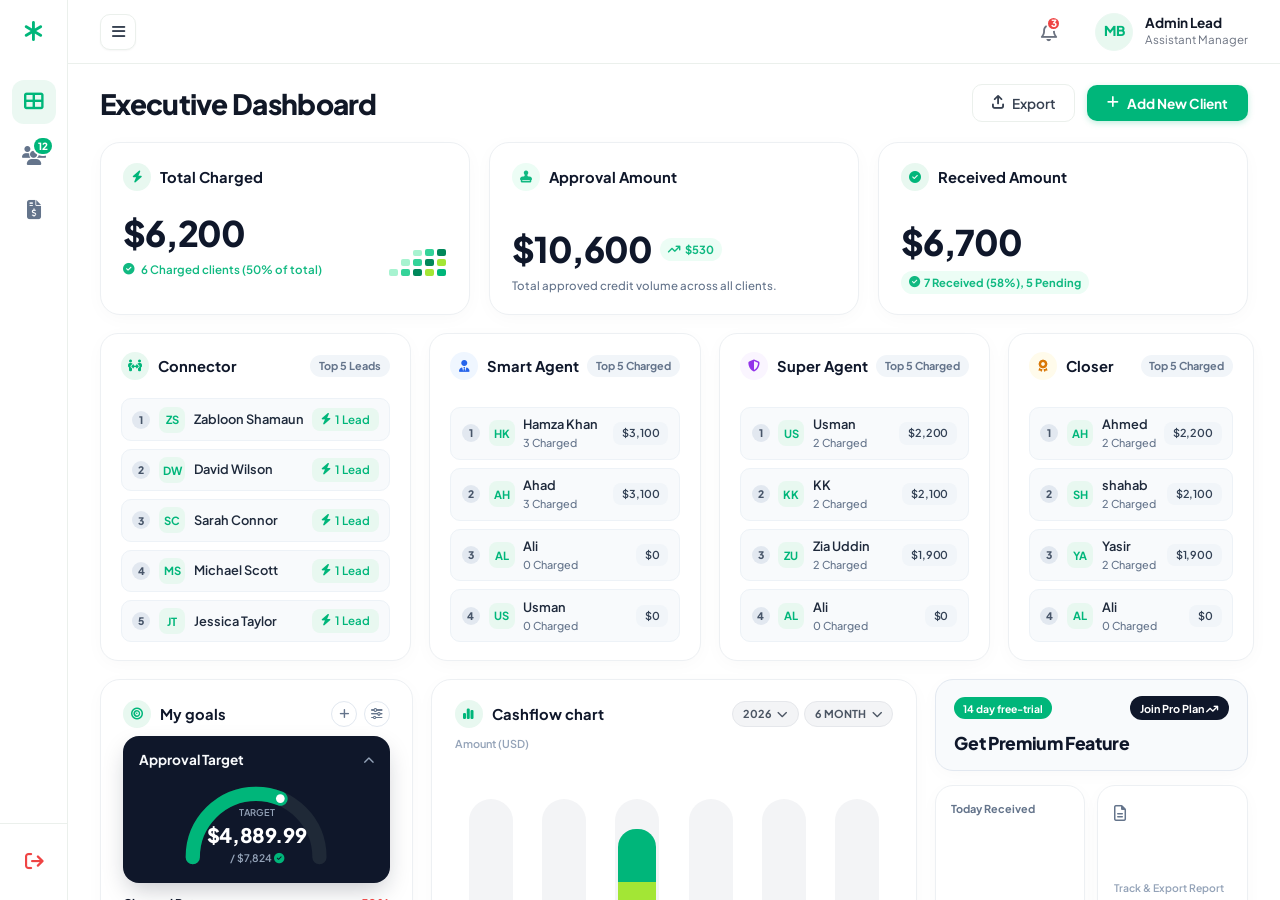
==== commit a0610360: "Update Dashboard KPI card and agent leaderboards from Submit to Charged" ====
--- a/index.html
+++ b/index.html
@@ -105,12 +105,12 @@
 
                     <!-- ==================== TOP ROW: 3 KPI CARDS ==================== -->
                     <div class="fin-top-grid">
-                        <!-- Card 1: Total Submit -->
+                        <!-- Card 1: Total Charged -->
                         <div class="fin-card">
                             <div class="fin-card-head">
                                 <div class="fin-card-brand-title">
-                                    <div class="fin-icon-box bg-brand-light"><i class="fa-solid fa-paper-plane text-brand"></i></div>
-                                    <span>Total Submit</span>
+                                    <div class="fin-icon-box bg-brand-light"><i class="fa-solid fa-bolt text-brand"></i></div>
+                                    <span>Total Charged</span>
                                 </div>
                             </div>
 
@@ -121,7 +121,7 @@
                                     </div>
                                     <div class="fin-sub-trend text-green">
                                         <i class="fa-solid fa-circle-check"></i>
-                                        <span id="submitSubtrend">0 Submitted clients</span>
+                                        <span id="submitSubtrend">0 Charged clients</span>
                                     </div>
                                 </div>
 
@@ -191,42 +191,42 @@
                             </div>
                         </div>
 
-                        <!-- Box 2: Smart Agent (Top 5 Submits) -->
+                        <!-- Box 2: Smart Agent (Top 5 Charged) -->
                         <div class="fin-card fin-perf-card">
                             <div class="fin-card-head">
                                 <div class="fin-card-brand-title">
                                     <div class="fin-icon-box bg-blue-light"><i class="fa-solid fa-user-tie text-blue"></i></div>
                                     <span>Smart Agent</span>
                                 </div>
-                                <span class="fin-perf-tag">Top 5 Submits</span>
+                                <span class="fin-perf-tag">Top 5 Charged</span>
                             </div>
                             <div class="fin-perf-list" id="perfSmartAgentList">
                                 <!-- Populated dynamically via JS -->
                             </div>
                         </div>
 
-                        <!-- Box 3: Super Agent (Top 5 Submits) -->
+                        <!-- Box 3: Super Agent (Top 5 Charged) -->
                         <div class="fin-card fin-perf-card">
                             <div class="fin-card-head">
                                 <div class="fin-card-brand-title">
                                     <div class="fin-icon-box bg-purple-light"><i class="fa-solid fa-shield-halved text-purple"></i></div>
                                     <span>Super Agent</span>
                                 </div>
-                                <span class="fin-perf-tag">Top 5 Submits</span>
+                                <span class="fin-perf-tag">Top 5 Charged</span>
                             </div>
                             <div class="fin-perf-list" id="perfSuperAgentList">
                                 <!-- Populated dynamically via JS -->
                             </div>
                         </div>
 
-                        <!-- Box 4: Closer (Top 5 Submits) -->
+                        <!-- Box 4: Closer (Top 5 Charged) -->
                         <div class="fin-card fin-perf-card">
                             <div class="fin-card-head">
                                 <div class="fin-card-brand-title">
                                     <div class="fin-icon-box bg-amber-light"><i class="fa-solid fa-award text-amber"></i></div>
                                     <span>Closer</span>
                                 </div>
-                                <span class="fin-perf-tag">Top 5 Submits</span>
+                                <span class="fin-perf-tag">Top 5 Charged</span>
                             </div>
                             <div class="fin-perf-list" id="perfCloserList">
                                 <!-- Populated dynamically via JS -->
--- a/style.css
+++ b/style.css
@@ -1131,8 +1131,8 @@
 }
 
 .crm-data-table td {
-    padding: 0.65rem 0.75rem;
-    font-size: 0.76rem;
+    padding: 0.45rem 0.75rem;
+    font-size: 0.70rem;
     color: var(--text-secondary);
     border-bottom: 1px solid var(--table-border);
     vertical-align: middle;
@@ -1843,7 +1843,7 @@
 }
 
 .client-name-text {
-    font-size: 0.76rem;
+    font-size: 0.70rem;
     font-weight: 700;
     color: var(--text-main);
 }
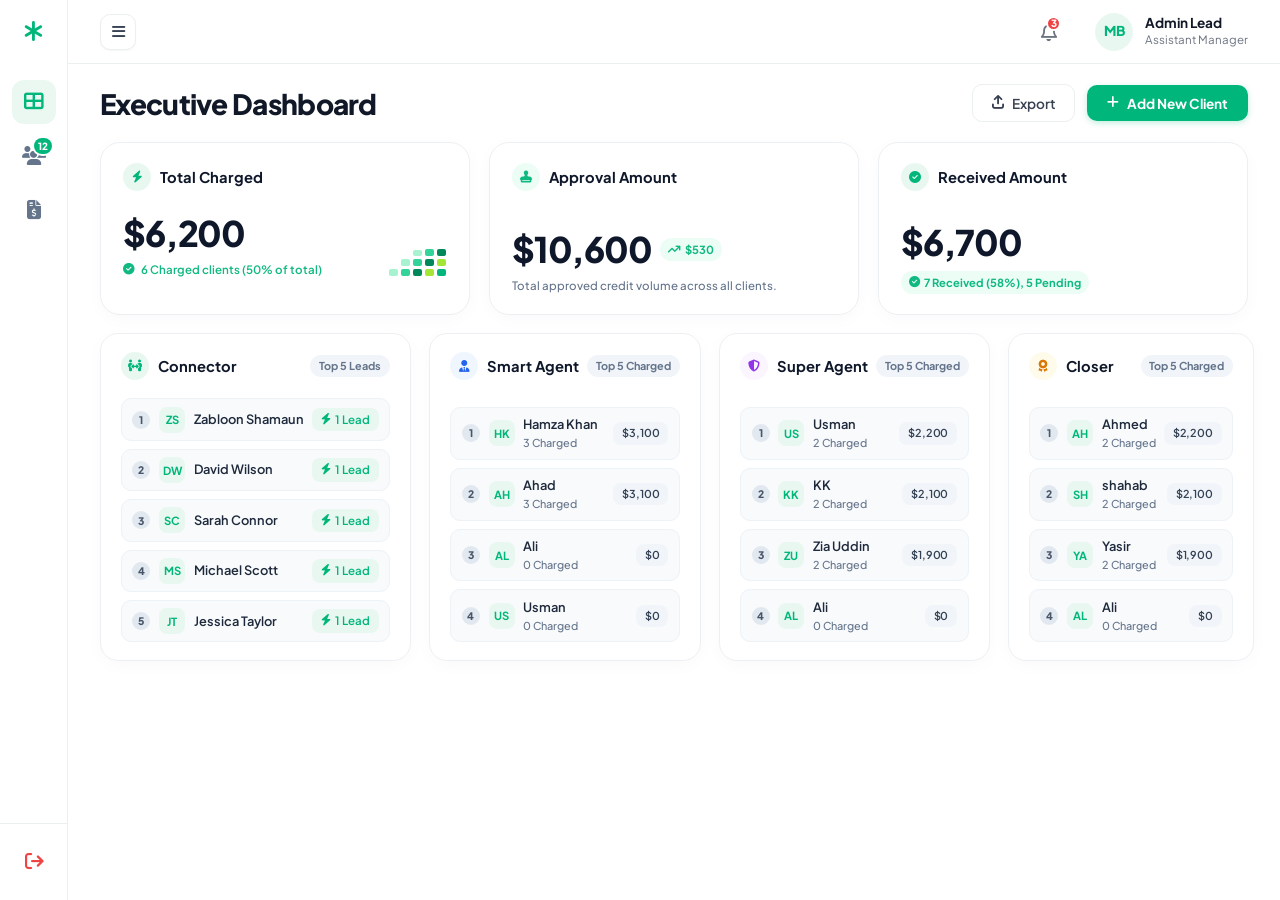
==== commit 106abbeb: "Remove lower goals, cashflow chart, promo, and recent transaction table from dashboard" ====
--- a/index.html
+++ b/index.html
@@ -233,163 +233,6 @@
                             </div>
                         </div>
                     </div>
-
-                    <!-- ==================== MIDDLE ROW: GOALS, CASHFLOW CHART, SIDE WIDGETS ==================== -->
-                    <div class="fin-mid-grid">
-                        <!-- 1. My Goals Card -->
-                        <div class="fin-card fin-card-goals">
-                            <div class="fin-card-head">
-                                <div class="fin-card-brand-title">
-                                    <div class="fin-icon-box bg-brand-light"><i class="fa-solid fa-bullseye text-brand"></i></div>
-                                    <span>My goals</span>
-                                </div>
-                                <div class="btn-group-sm">
-                                    <button class="fin-circle-btn" id="btnGoalAdd"><i class="fa-solid fa-plus"></i></button>
-                                    <button class="fin-circle-btn"><i class="fa-solid fa-sliders"></i></button>
-                                </div>
-                            </div>
-
-                            <!-- Dark Feature Goal Box with Donut Radial Gauge -->
-                            <div class="fin-dark-goal-card">
-                                <div class="fin-dark-goal-head">
-                                    <span class="dark-goal-title">Approval Target</span>
-                                    <button class="dark-goal-toggle"><i class="fa-solid fa-chevron-up"></i></button>
-                                </div>
-
-                                <div class="fin-gauge-container">
-                                    <!-- Dynamic Semi-Circle SVG Gauge in Emerald Brand Color -->
-                                    <svg viewBox="0 0 200 120" class="gauge-svg">
-                                        <path class="gauge-bg-arc" d="M 20 105 A 80 80 0 0 1 180 105" fill="none" stroke="#1F2937" stroke-width="18" stroke-linecap="round" />
-                                        <path class="gauge-fill-arc" id="gaugeFillArc" d="M 20 105 A 80 80 0 0 1 180 105" fill="none" stroke="#00B67A" stroke-width="18" stroke-linecap="round" />
-                                        <circle id="gaugeIndicatorDot" cx="20" cy="105" r="5.5" fill="#FFFFFF" />
-                                    </svg>
-                                    <div class="gauge-center-text">
-                                        <span class="gauge-lbl">Target</span>
-                                        <strong class="gauge-val" id="gaugeTargetVal">$0.00</strong>
-                                        <span class="gauge-max" id="gaugeMaxVal">/ $0 <i class="fa-solid fa-circle-check text-brand"></i></span>
-                                    </div>
-                                </div>
-                            </div>
-
-                            <!-- Goal Sub-Items -->
-                            <div class="fin-goal-items-list">
-                                <div class="fin-goal-item">
-                                    <div class="goal-item-main">
-                                        <span class="goal-name">Charged Rate</span>
-                                        <span class="goal-pct text-red" id="goalChargedPct">54%</span>
-                                    </div>
-                                    <div class="goal-progress-bar">
-                                        <div class="goal-fill-bar bg-red" id="goalChargedBar"></div>
-                                    </div>
-                                </div>
-
-                                <div class="fin-goal-item">
-                                    <div class="goal-item-main">
-                                        <span class="goal-name">Receiving Rate</span>
-                                        <span class="goal-pct text-green" id="goalReceivingPct">78%</span>
-                                    </div>
-                                    <div class="goal-progress-bar">
-                                        <div class="goal-fill-bar bg-green" id="goalReceivingBar"></div>
-                                    </div>
-                                </div>
-                            </div>
-                        </div>
-
-                        <!-- 2. Cashflow Chart Card (Pill Silhouette Interactive Bars) -->
-                        <div class="fin-card fin-card-cashflow">
-                            <div class="fin-card-head">
-                                <div class="fin-card-brand-title">
-                                    <div class="fin-icon-box bg-brand-light"><i class="fa-solid fa-chart-simple text-brand"></i></div>
-                                    <span>Cashflow chart</span>
-                                </div>
-                                <div class="fin-pill-group">
-                                    <div class="fin-pill-select">2026 <i class="fa-solid fa-chevron-down"></i></div>
-                                    <div class="fin-pill-select">6 MONTH <i class="fa-solid fa-chevron-down"></i></div>
-                                </div>
-                            </div>
-
-                            <div class="fin-cashflow-body">
-                                <div class="fin-axis-label">Amount (USD)</div>
-
-                                <!-- Dynamic Interactive Cashflow Chart Container -->
-                                <div class="fin-pill-chart-stage" id="finCashflowStage">
-                                    <!-- Populated dynamically via JS with background capsules & active tooltips -->
-                                </div>
-                            </div>
-                        </div>
-
-                        <!-- 3. Right Promo & Mini Cards -->
-                        <div class="fin-side-column">
-                            <!-- Promo Banner Card -->
-                            <div class="fin-card fin-promo-card">
-                                <div class="fin-promo-top">
-                                    <span class="fin-badge-trial">14 day free-trial</span>
-                                    <button class="fin-btn-pill-dark">Join Pro Plan <i class="fa-solid fa-arrow-trend-up"></i></button>
-                                </div>
-                                <h3 class="fin-promo-title">Get Premium Feature</h3>
-                            </div>
-
-                            <!-- 2 Split Mini Cards -->
-                            <div class="fin-mini-cards-row">
-                                <!-- Mini Card 1: Today Received -->
-                                <div class="fin-card fin-mini-card">
-                                    <span class="mini-card-label">Today Received</span>
-                                    <div class="mini-card-val-row">
-                                        <h4 class="mini-card-val" id="miniTodayReceived">$100,89</h4>
-                                        <span class="fin-badge-sm-red"><i class="fa-solid fa-arrow-trend-down"></i> 12%</span>
-                                    </div>
-                                </div>
-
-                                <!-- Mini Card 2: Financial Report -->
-                                <div class="fin-card fin-mini-card cursor-pointer" id="btnOpenStatementCard">
-                                    <div class="mini-icon-doc"><i class="fa-regular fa-file-lines"></i></div>
-                                    <span class="mini-card-sub">Track & Export Report</span>
-                                    <h4 class="mini-card-title">Financial Report</h4>
-                                </div>
-                            </div>
-                        </div>
-                    </div>
-
-                    <!-- ==================== BOTTOM ROW: TRANSACTION HISTORY TABLE ==================== -->
-                    <div class="fin-card fin-table-card">
-                        <div class="fin-table-header">
-                            <div class="fin-card-brand-title">
-                                <div class="fin-icon-box bg-brand-light"><i class="fa-solid fa-clock-rotate-left text-brand"></i></div>
-                                <span>Transaction history</span>
-                            </div>
-
-                            <div class="fin-table-tools">
-                                <div class="fin-search-pill">
-                                    <i class="fa-solid fa-magnifying-glass"></i>
-                                    <input type="text" id="dashClientSearchInput" placeholder="Search client...">
-                                </div>
-                                <button class="fin-circle-btn" title="Filter Records"><i class="fa-solid fa-sliders"></i></button>
-                            </div>
-                        </div>
-
-                        <div class="fin-table-responsive">
-                            <table class="fin-data-table fin-data-table-min">
-                                <thead>
-                                    <tr>
-                                        <th>Date</th>
-                                        <th>Client Name</th>
-                                        <th>Connector</th>
-                                        <th>Closer</th>
-                                        <th>Status</th>
-                                        <th>Plan</th>
-                                        <th>Monthly</th>
-                                        <th>Initial<br>Payment</th>
-                                        <th>Approval<br>Amount</th>
-                                        <th>Receiving</th>
-                                        <th class="col-action-cell">Action</th>
-                                    </tr>
-                                </thead>
-                                <tbody id="recentClientsTableBody">
-                                    <!-- Populated dynamically via JS -->
-                                </tbody>
-                            </table>
-                        </div>
-                    </div>
                 </section>
             </main>
         </div>
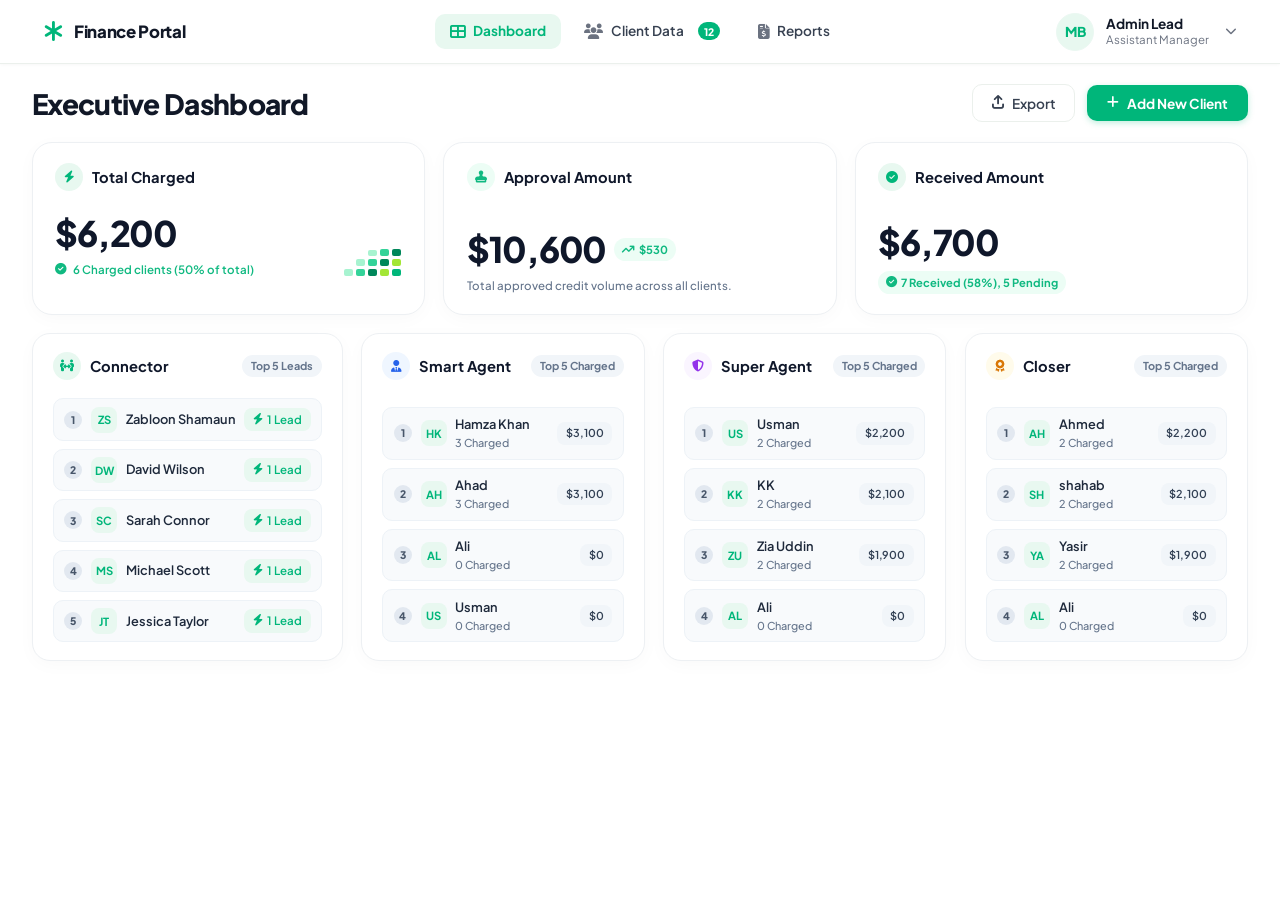
==== commit 0e9532d9: "feat: topbar header navigation, user profile dropdown logout, and 3-table reports page with mixed in" ====
--- a/index.html
+++ b/index.html
@@ -15,68 +15,60 @@
     <link rel="stylesheet" href="style.css">
 </head>
 <body>
-    <!-- Master Rounded Canvas Card (Matching Screenshot) -->
+    <!-- Master Full-Width App Layout with Topbar Navigation -->
     <div class="app-canvas">
-        <!-- Sidebar Overlay (Mobile) -->
-        <div class="sidebar-overlay" id="sidebarOverlay"></div>
-
-        <!-- Sidebar (Icon-Only with Tooltips) -->
-        <aside class="sidebar" id="sidebar">
-            <div class="sidebar-brand">
-                <a href="index.html" class="brand-wrapper">
-                    <div class="brand-icon-leaf">
-                        <i class="fa-solid fa-asterisk"></i>
-                    </div>
-                </a>
-            </div>
-
-            <!-- Navigation Links -->
-            <nav class="sidebar-nav">
-                <a href="index.html" class="nav-item active" id="navDashboard" data-tooltip="Dashboard">
-                    <i class="fa-solid fa-table-cells-large nav-icon"></i>
-                </a>
-                <a href="clients.html" class="nav-item" id="navClients" data-tooltip="Clients">
-                    <i class="fa-solid fa-users nav-icon"></i>
-                    <span class="badge-count" id="navClientCount">0</span>
-                </a>
-                <a href="reports.html" class="nav-item" id="navReports" data-tooltip="Reports">
-                    <i class="fa-solid fa-file-invoice-dollar nav-icon"></i>
-                </a>
-            </nav>
-
-            <!-- Bottom Actions: Logout -->
-            <div class="sidebar-bottom">
-                <button class="sidebar-link-btn btn-logout" id="btnLogout" data-tooltip="Logout">
-                    <i class="fa-solid fa-arrow-right-from-bracket"></i>
-                </button>
-            </div>
-        </aside>
-
         <!-- Main Wrapper -->
         <div class="main-wrapper">
-            <!-- Top Navbar -->
+            <!-- Top Navbar Header -->
             <header class="top-navbar">
                 <div class="nav-left">
-                    <button class="mobile-menu-btn" id="mobileToggleBtn" aria-label="Toggle Menu">
-                        <i class="fa-solid fa-bars"></i>
-                    </button>
-                </div>
+                    <a href="index.html" class="header-brand">
+                        <div class="brand-icon-leaf">
+                            <i class="fa-solid fa-asterisk"></i>
+                        </div>
+                        <span class="brand-text">Finance Portal</span>
+                    </a>
+                </div>
+
+                <!-- Top Navigation Links (Centered) -->
+                <nav class="top-nav-links">
+                    <a href="index.html" class="top-nav-item active" id="navDashboard">
+                        <i class="fa-solid fa-table-cells-large"></i>
+                        <span>Dashboard</span>
+                    </a>
+                    <a href="clients.html" class="top-nav-item" id="navClients">
+                        <i class="fa-solid fa-users"></i>
+                        <span>Client Data</span>
+                        <span class="badge-count" id="navClientCount">0</span>
+                    </a>
+                    <a href="reports.html" class="top-nav-item" id="navReports">
+                        <i class="fa-solid fa-file-invoice-dollar"></i>
+                        <span>Reports</span>
+                    </a>
+                </nav>
 
                 <div class="nav-right">
-                    <!-- Notifications Bell -->
-                    <button class="notification-bell-btn" title="Notifications">
-                        <i class="fa-regular fa-bell"></i>
-                        <span class="notif-badge">3</span>
-                    </button>
-
-                    <!-- User Profile: Avatar First, Account Name After -->
-                    <div class="user-profile-widget">
-                        <div class="user-avatar-img">
-                            MB
-                        </div>
-                        <div class="user-meta-text">
-                            <span class="user-meta-name">Admin Lead</span>
-                            <span class="user-meta-title">Assistant Manager</span>
+                    <!-- User Profile Dropdown -->
+                    <div class="user-profile-dropdown" id="userProfileDropdown">
+                        <button class="user-profile-widget user-profile-btn" id="userProfileBtn" aria-expanded="false" aria-haspopup="true">
+                            <div class="user-avatar-img">
+                                MB
+                            </div>
+                            <div class="user-meta-text">
+                                <span class="user-meta-name">Admin Lead</span>
+                                <span class="user-meta-title">Assistant Manager</span>
+                            </div>
+                            <i class="fa-solid fa-chevron-down user-dropdown-arrow"></i>
+                        </button>
+
+                        <!-- Profile Dropdown Menu -->
+                        <div class="user-dropdown-menu" id="userDropdownMenu">
+                            <div class="user-dropdown-items">
+                                <button type="button" class="user-dropdown-item dropdown-logout-btn" id="btnLogout">
+                                    <i class="fa-solid fa-arrow-right-from-bracket"></i>
+                                    <span>Logout</span>
+                                </button>
+                            </div>
                         </div>
                     </div>
                 </div>
--- a/style.css
+++ b/style.css
@@ -358,63 +358,6 @@
 }
 
 /* ==========================================================================
-   SLEEK SIDEBAR TOOLTIP SYSTEM
-   ========================================================================== */
-
-[data-tooltip] {
-    position: relative;
-}
-
-[data-tooltip]::after {
-    content: attr(data-tooltip);
-    position: absolute;
-    left: calc(100% + 14px);
-    top: 50%;
-    transform: translateY(-50%) translateX(-4px) scale(0.95);
-    background: #0F172A;
-    color: #FFFFFF;
-    font-size: 0.76rem;
-    font-weight: 600;
-    letter-spacing: 0.01em;
-    padding: 0.4rem 0.75rem;
-    border-radius: 7px;
-    white-space: nowrap;
-    pointer-events: none;
-    opacity: 0;
-    visibility: hidden;
-    transition: all 0.16s cubic-bezier(0.4, 0, 0.2, 1);
-    box-shadow: 0 4px 14px rgba(15, 23, 42, 0.18);
-    z-index: 99999 !important;
-}
-
-[data-tooltip]::before {
-    content: '';
-    position: absolute;
-    left: calc(100% + 7px);
-    top: 50%;
-    transform: translateY(-50%) translateX(-4px);
-    border: 4px solid transparent;
-    border-right-color: #0F172A;
-    opacity: 0;
-    visibility: hidden;
-    transition: all 0.16s cubic-bezier(0.4, 0, 0.2, 1);
-    pointer-events: none;
-    z-index: 99999 !important;
-}
-
-[data-tooltip]:hover::after {
-    opacity: 1;
-    visibility: visible;
-    transform: translateY(-50%) translateX(0) scale(1);
-}
-
-[data-tooltip]:hover::before {
-    opacity: 1;
-    visibility: visible;
-    transform: translateY(-50%) translateX(0);
-}
-
-/* ==========================================================================
    MAIN CONTENT AREA & TOP HEADER
    ========================================================================== */
 
@@ -430,7 +373,7 @@
 }
 
 .top-navbar {
-    height: var(--header-height);
+    height: var(--header-height, 64px);
     padding: 0 2rem;
     display: flex;
     align-items: center;
@@ -439,49 +382,120 @@
     background-color: #FFFFFF;
     flex-shrink: 0;
     z-index: 40;
+    box-shadow: 0 1px 3px rgba(0, 0, 0, 0.03);
+    position: relative;
 }
 
 .nav-left {
     display: flex;
     align-items: center;
-    gap: 1rem;
-}
-
-.mobile-menu-btn {
+    flex: 1;
+}
+
+.header-brand {
+    display: flex;
+    align-items: center;
+    text-decoration: none;
+}
+
+.brand-text {
+    font-size: 1.05rem;
+    font-weight: 800;
+    color: var(--text-main);
+    letter-spacing: -0.02em;
+}
+
+.top-nav-links {
+    display: flex;
+    align-items: center;
+    justify-content: center;
+    gap: 0.5rem;
+    flex: 2;
+}
+
+.top-nav-item {
     display: inline-flex;
+    align-items: center;
+    gap: 0.5rem;
+    padding: 0.45rem 0.95rem;
+    font-size: 0.85rem;
+    font-weight: 600;
+    color: var(--text-secondary);
+    border-radius: var(--radius-md);
+    transition: var(--transition-fast);
+    position: relative;
+    text-decoration: none;
+}
+
+.top-nav-item i {
+    font-size: 0.95rem;
+    color: var(--text-muted);
+    transition: var(--transition-fast);
+}
+
+.top-nav-item:hover {
+    color: var(--primary);
+    background-color: var(--sidebar-hover);
+}
+
+.top-nav-item:hover i {
+    color: var(--primary);
+}
+
+.top-nav-item.active {
+    color: var(--primary);
+    background-color: #E8F8F0;
+    font-weight: 700;
+}
+
+.top-nav-item.active i {
+    color: var(--primary);
+}
+
+.top-nav-item .badge-count {
+    position: static;
+    margin-left: 0.35rem;
+    background: var(--primary);
+    color: #FFFFFF;
+    font-size: 0.65rem;
+    font-weight: 800;
+    padding: 1px 6px;
+    border-radius: 9999px;
+    box-shadow: none;
+    display: inline-flex;
+    align-items: center;
+    justify-content: center;
+    min-width: 18px;
+    height: 18px;
+}
+
+.btn-top-logout {
+    display: flex;
     align-items: center;
     justify-content: center;
     width: 36px;
     height: 36px;
-    font-size: 0.95rem;
-    line-height: 1;
-    color: var(--text-secondary);
-    border: 1px solid var(--sidebar-border);
     border-radius: var(--radius-md);
-    background-color: #FFFFFF;
+    color: #EF4444;
+    background-color: transparent;
+    border: 1px solid transparent;
     cursor: pointer;
     transition: var(--transition-fast);
-    box-shadow: var(--shadow-sm);
-}
-
-.mobile-menu-btn i {
-    display: flex;
-    align-items: center;
-    justify-content: center;
-    font-size: 0.95rem;
-    line-height: 1;
-}
-
-.mobile-menu-btn:hover {
-    background-color: var(--sidebar-hover);
-    color: var(--primary);
-    border-color: #CBD5E1;
+    font-size: 1.05rem;
+}
+
+.btn-top-logout:hover {
+    background-color: #FEF2F2;
+    border-color: #FEE2E2;
+    transform: scale(1.05);
 }
 
 .nav-right {
     display: flex;
     align-items: center;
+    justify-content: flex-end;
     gap: 1.5rem;
+    flex: 1;
 }
 
 .currency-badge {
@@ -532,11 +546,109 @@
     border: 2px solid #FFFFFF;
 }
 
-.user-profile-widget {
+.user-profile-dropdown {
+    position: relative;
+    display: inline-block;
+}
+
+.user-profile-btn {
     display: flex;
     align-items: center;
     gap: 0.75rem;
-    padding-left: 0.5rem;
+    padding: 0.35rem 0.65rem;
+    border-radius: var(--radius-md);
+    background: transparent;
+    border: 1px solid transparent;
+    cursor: pointer;
+    transition: var(--transition-fast);
+}
+
+.user-profile-btn:hover,
+.user-profile-dropdown.active .user-profile-btn {
+    background-color: var(--sidebar-hover);
+    border-color: var(--sidebar-border);
+}
+
+.user-dropdown-arrow {
+    font-size: 0.72rem;
+    color: var(--text-muted);
+    transition: transform 0.2s ease;
+    margin-left: 0.2rem;
+}
+
+.user-profile-dropdown.active .user-dropdown-arrow {
+    transform: rotate(180deg);
+}
+
+.user-dropdown-menu {
+    position: absolute;
+    top: calc(95% + 6px);
+    right: 0;
+    width: 100%;
+    min-width: 200px;
+    background: #FFFFFF;
+    border: 1px solid var(--sidebar-border);
+    border-radius: var(--radius-md);
+    box-shadow: 0 10px 25px -5px rgba(15, 23, 42, 0.12), 0 8px 10px -6px rgba(15, 23, 42, 0.06);
+    padding: 0.4rem;
+    z-index: 100;
+    display: none;
+    animation: dropdownFadeIn 0.15s ease-out;
+}
+
+@keyframes dropdownFadeIn {
+    from {
+        opacity: 0;
+        transform: translateY(-6px);
+    }
+    to {
+        opacity: 1;
+        transform: translateY(0);
+    }
+}
+
+.user-profile-dropdown.active .user-dropdown-menu {
+    display: block;
+}
+
+.user-dropdown-items {
+    padding: 0;
+}
+
+.user-dropdown-item {
+    display: flex;
+    align-items: center;
+    gap: 0.65rem;
+    width: 100%;
+    padding: 0.55rem 0.85rem;
+    font-size: 0.85rem;
+    font-weight: 600;
+    color: var(--text-main);
+    border-radius: var(--radius-sm);
+    background: transparent;
+    border: none;
+    cursor: pointer;
+    text-align: left;
+    transition: var(--transition-fast);
+}
+
+.user-dropdown-item:hover {
+    background-color: var(--sidebar-hover);
+    color: var(--primary);
+}
+
+.user-dropdown-item.dropdown-logout-btn {
+    color: #EF4444;
+}
+
+.user-dropdown-item.dropdown-logout-btn:hover {
+    background-color: #FEF2F2;
+    color: #DC2626;
+}
+
+.user-dropdown-item.dropdown-logout-btn i {
+    color: #EF4444;
+    font-size: 0.95rem;
 }
 
 .user-meta-text {
@@ -1588,6 +1700,86 @@
     background-color: #FFFFFF;
 }
 
+.rep-receiving-input,
+.rep-residual-receiving-input {
+    width: 100%;
+    max-width: 110px;
+    height: 27px;
+    padding: 0.15rem 0.45rem;
+    font-size: 0.74rem;
+    font-weight: 600;
+    font-family: inherit;
+    color: var(--text-main);
+    background-color: #FAFCFA;
+    border: 1.5px solid #CBD5E1;
+    border-radius: var(--radius-sm);
+    transition: var(--transition-fast);
+    text-align: left;
+}
+
+.rep-receiving-input:hover,
+.rep-residual-receiving-input:hover {
+    border-color: #94A3B8;
+    background-color: #FFFFFF;
+}
+
+.rep-receiving-input:focus,
+.rep-residual-receiving-input:focus {
+    border-color: var(--primary);
+    background-color: #FFFFFF;
+    box-shadow: 0 0 0 2px rgba(0, 182, 122, 0.15);
+    outline: none;
+}
+
+#reportTable th.col-rep-date,
+#residualTable th.col-rep-date {
+    width: 17%;
+}
+
+#reportTable th.col-rep-name,
+#residualTable th.col-rep-name {
+    width: 35%;
+}
+
+#reportTable th.col-rep-plan,
+#residualTable th.col-rep-plan {
+    width: 16%;
+}
+
+#reportTable th.col-rep-initial,
+#residualTable th.col-rep-initial {
+    width: 16%;
+}
+
+#reportTable th.col-rep-receiving,
+#residualTable th.col-rep-receiving {
+    width: 16%;
+}
+
+#combinedTable th.col-rep-date {
+    width: 15%;
+}
+
+#combinedTable th.col-rep-name {
+    width: 29%;
+}
+
+#combinedTable th.col-rep-plan {
+    width: 14%;
+}
+
+#combinedTable th.col-rep-initial {
+    width: 14%;
+}
+
+#combinedTable th.col-rep-residual {
+    width: 14%;
+}
+
+#combinedTable th.col-rep-receiving {
+    width: 14%;
+}
+
 .tbl-input.is-invalid, .tbl-select.is-invalid {
     border-color: var(--danger);
     background-color: #FEF2F2;
@@ -1993,6 +2185,59 @@
     color: var(--text-muted);
     font-size: 0.85rem;
     margin-bottom: 1.25rem;
+}
+
+.table-section-title {
+    font-size: 1.15rem;
+    font-weight: 700;
+    color: var(--text-main);
+    letter-spacing: -0.01em;
+}
+
+.header-date-plain {
+    font-weight: 600;
+    color: var(--text-muted);
+    font-size: 1.25rem;
+    margin-left: 0.25rem;
+}
+
+/* ==========================================================================
+   REPORTS TABLES (Clean Full 10 Rows View - No Inner Scroll)
+   ========================================================================== */
+.rep-table-limited-scroll {
+    overflow: visible !important;
+    max-height: none !important;
+    position: relative;
+    border: 1px solid var(--sidebar-border);
+    border-radius: var(--radius-md);
+    background-color: #FFFFFF;
+    box-shadow: var(--shadow-sm);
+    margin-bottom: 2rem;
+}
+
+.rep-table-limited-scroll .table-scroll-container {
+    max-height: none !important;
+    overflow-y: visible !important;
+    overflow-x: auto !important;
+}
+
+.rep-table-limited-scroll table {
+    width: 100%;
+    margin-bottom: 0;
+}
+
+.rep-table-limited-scroll thead th {
+    background-color: #F8FAFC !important;
+    box-shadow: 0 1px 2px rgba(0, 0, 0, 0.05);
+}
+
+.rep-table-limited-scroll tfoot {
+    background-color: #F8FAFC !important;
+    box-shadow: 0 -1px 2px rgba(0, 0, 0, 0.05);
+}
+
+.rep-table-limited-scroll tfoot td {
+    background-color: #F8FAFC !important;
 }
 
 /* ==========================================================================
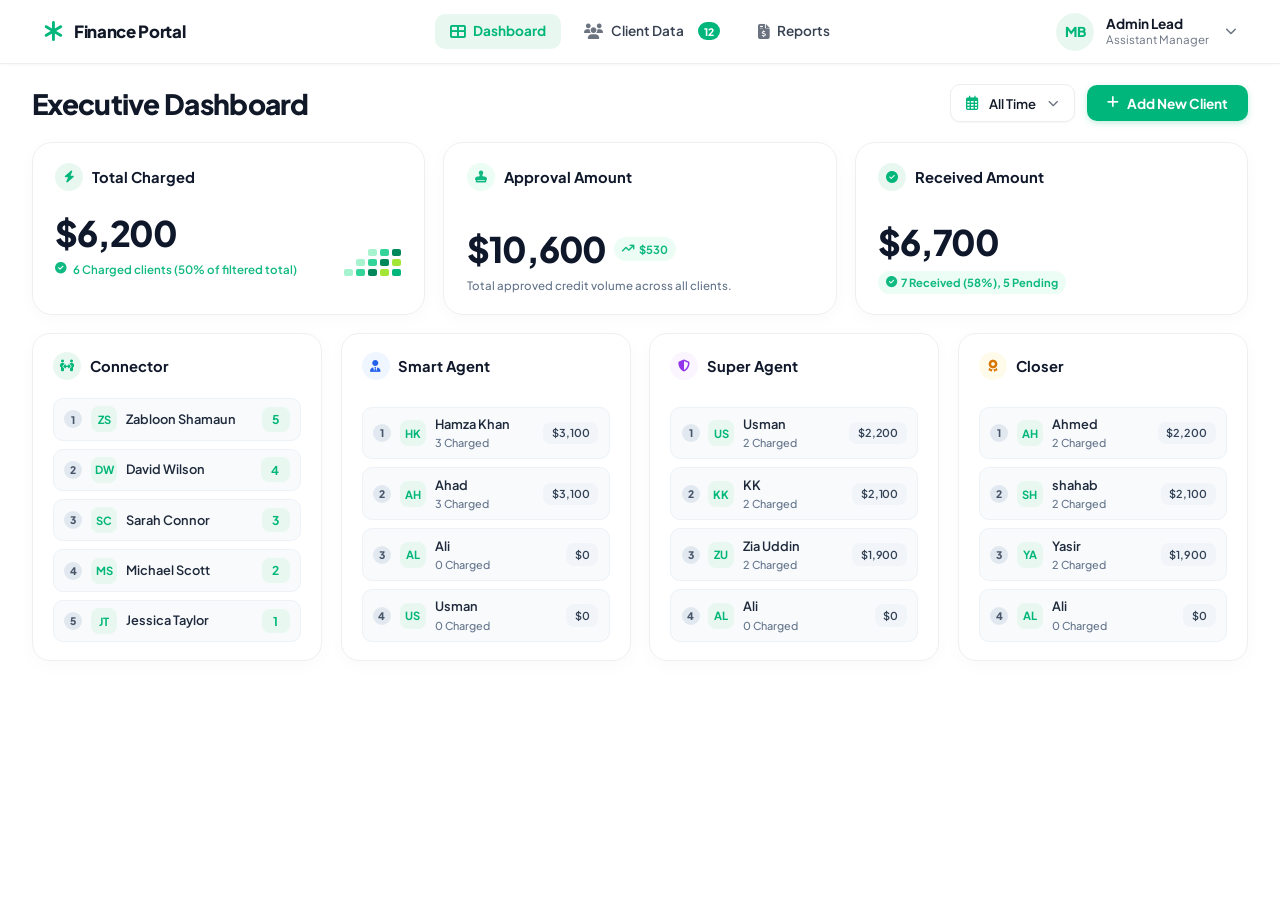
==== commit 15f40e76: "feat: add date and month range filter to dashboard and refine leaderboard count badges" ====
--- a/index.html
+++ b/index.html
@@ -84,10 +84,56 @@
                         </div>
 
                         <div class="header-action-buttons">
-                            <button class="btn-header-export" id="btnExportHeader">
-                                <i class="fa-solid fa-arrow-up-from-bracket"></i>
-                                <span>Export</span>
-                            </button>
+                            <!-- Flexible Date / Month Range Filter Component -->
+                            <div class="dash-date-filter-wrap" id="dashDateFilterWrap">
+                                <button type="button" class="btn-dash-date-trigger" id="dashDateTriggerBtn" aria-expanded="false" aria-haspopup="true">
+                                    <i class="fa-regular fa-calendar-days"></i>
+                                    <span id="dashDateLabel">All Time</span>
+                                    <i class="fa-solid fa-chevron-down caret-icon"></i>
+                                </button>
+
+                                <!-- Date Filter Popover -->
+                                <div class="dash-date-popover" id="dashDatePopover">
+                                    <div class="date-popover-header">
+                                        <span class="date-popover-title">Date & Month Filter</span>
+                                        <button type="button" class="date-popover-reset" id="dashDateResetBtn">Reset</button>
+                                    </div>
+
+                                    <!-- Mode Switcher Tabs -->
+                                    <div class="date-mode-tabs">
+                                        <button type="button" class="date-tab-btn active" data-mode="all">All Time</button>
+                                        <button type="button" class="date-tab-btn" data-mode="single-month">Single Month</button>
+                                        <button type="button" class="date-tab-btn" data-mode="month-range">Month Range</button>
+                                    </div>
+
+                                    <!-- Pane 1: Single Month -->
+                                    <div class="date-tab-pane" id="paneSingleMonth">
+                                        <label class="date-pane-label" for="inputSingleMonth">Select Month</label>
+                                        <input type="month" class="date-picker-input" id="inputSingleMonth">
+                                    </div>
+
+                                    <!-- Pane 2: Month Range -->
+                                    <div class="date-tab-pane" id="paneMonthRange">
+                                        <div class="range-inputs-row">
+                                            <div class="range-input-group">
+                                                <label class="date-pane-label" for="inputRangeFrom">From Month</label>
+                                                <input type="month" class="date-picker-input" id="inputRangeFrom">
+                                            </div>
+                                            <div class="range-input-group">
+                                                <label class="date-pane-label" for="inputRangeTo">To Month</label>
+                                                <input type="month" class="date-picker-input" id="inputRangeTo">
+                                            </div>
+                                        </div>
+                                    </div>
+
+                                    <!-- Footer Actions -->
+                                    <div class="date-popover-footer">
+                                        <button type="button" class="btn-date-cancel" id="dashDateCancelBtn">Cancel</button>
+                                        <button type="button" class="btn-date-apply" id="dashDateApplyBtn">Apply Filter</button>
+                                    </div>
+                                </div>
+                            </div>
+
                             <button class="btn-header-add" id="btnOpenAddModal">
                                 <i class="fa-solid fa-plus"></i>
                                 <span>Add New Client</span>
@@ -169,56 +215,52 @@
 
                     <!-- ==================== PERFORMANCE LEADERBOARDS: 4 BOXES ==================== -->
                     <div class="fin-performance-grid">
-                        <!-- Box 1: Connector (Top 5 Leads) -->
+                        <!-- Box 1: Connector -->
                         <div class="fin-card fin-perf-card">
                             <div class="fin-card-head">
                                 <div class="fin-card-brand-title">
                                     <div class="fin-icon-box bg-brand-light"><i class="fa-solid fa-people-arrows text-brand"></i></div>
                                     <span>Connector</span>
                                 </div>
-                                <span class="fin-perf-tag">Top 5 Leads</span>
                             </div>
                             <div class="fin-perf-list" id="perfConnectorList">
                                 <!-- Populated dynamically via JS -->
                             </div>
                         </div>
 
-                        <!-- Box 2: Smart Agent (Top 5 Charged) -->
+                        <!-- Box 2: Smart Agent -->
                         <div class="fin-card fin-perf-card">
                             <div class="fin-card-head">
                                 <div class="fin-card-brand-title">
                                     <div class="fin-icon-box bg-blue-light"><i class="fa-solid fa-user-tie text-blue"></i></div>
                                     <span>Smart Agent</span>
                                 </div>
-                                <span class="fin-perf-tag">Top 5 Charged</span>
                             </div>
                             <div class="fin-perf-list" id="perfSmartAgentList">
                                 <!-- Populated dynamically via JS -->
                             </div>
                         </div>
 
-                        <!-- Box 3: Super Agent (Top 5 Charged) -->
+                        <!-- Box 3: Super Agent -->
                         <div class="fin-card fin-perf-card">
                             <div class="fin-card-head">
                                 <div class="fin-card-brand-title">
                                     <div class="fin-icon-box bg-purple-light"><i class="fa-solid fa-shield-halved text-purple"></i></div>
                                     <span>Super Agent</span>
                                 </div>
-                                <span class="fin-perf-tag">Top 5 Charged</span>
                             </div>
                             <div class="fin-perf-list" id="perfSuperAgentList">
                                 <!-- Populated dynamically via JS -->
                             </div>
                         </div>
 
-                        <!-- Box 4: Closer (Top 5 Charged) -->
+                        <!-- Box 4: Closer -->
                         <div class="fin-card fin-perf-card">
                             <div class="fin-card-head">
                                 <div class="fin-card-brand-title">
                                     <div class="fin-icon-box bg-amber-light"><i class="fa-solid fa-award text-amber"></i></div>
                                     <span>Closer</span>
                                 </div>
-                                <span class="fin-perf-tag">Top 5 Charged</span>
                             </div>
                             <div class="fin-perf-list" id="perfCloserList">
                                 <!-- Populated dynamically via JS -->
--- a/style.css
+++ b/style.css
@@ -2316,6 +2316,237 @@
     gap: 0.4rem;
 }
 
+/* ==========================================================================
+   DASHBOARD DATE / MONTH RANGE FILTER COMPONENT
+   ========================================================================== */
+
+.dash-date-filter-wrap {
+    position: relative;
+    display: inline-block;
+}
+
+.btn-dash-date-trigger {
+    display: inline-flex;
+    align-items: center;
+    gap: 0.6rem;
+    height: 38px;
+    padding: 0 0.95rem;
+    background-color: #FFFFFF;
+    border: 1.5px solid var(--sidebar-border);
+    border-radius: var(--radius-md);
+    font-size: 0.82rem;
+    font-weight: 600;
+    font-family: inherit;
+    color: var(--text-main);
+    cursor: pointer;
+    transition: var(--transition-fast);
+    box-shadow: 0 1px 2px rgba(0, 0, 0, 0.04);
+}
+
+.btn-dash-date-trigger:hover,
+.dash-date-filter-wrap.active .btn-dash-date-trigger {
+    border-color: var(--primary);
+    color: var(--primary);
+    background-color: #FAFCFA;
+}
+
+.btn-dash-date-trigger i.fa-calendar-days {
+    color: var(--primary);
+    font-size: 0.9rem;
+}
+
+.btn-dash-date-trigger .caret-icon {
+    font-size: 0.68rem;
+    color: var(--text-muted);
+    transition: transform 0.2s ease;
+    margin-left: 0.15rem;
+}
+
+.dash-date-filter-wrap.active .caret-icon {
+    transform: rotate(180deg);
+}
+
+/* Popover */
+.dash-date-popover {
+    position: absolute;
+    top: calc(100% + 8px);
+    right: 0;
+    width: 390px;
+    max-width: calc(100vw - 2rem);
+    background: #FFFFFF;
+    border: 1px solid var(--sidebar-border);
+    border-radius: var(--radius-lg);
+    box-shadow: 0 12px 30px -4px rgba(15, 23, 42, 0.15), 0 4px 12px -2px rgba(15, 23, 42, 0.08);
+    padding: 1.15rem;
+    z-index: 100;
+    display: none;
+    flex-direction: column;
+    gap: 0.95rem;
+    animation: dropdownFadeIn 0.15s ease-out;
+}
+
+.dash-date-filter-wrap.active .dash-date-popover {
+    display: flex;
+}
+
+.date-popover-header {
+    display: flex;
+    align-items: center;
+    justify-content: space-between;
+    padding-bottom: 0.5rem;
+    border-bottom: 1px solid #F1F5F9;
+}
+
+.date-popover-title {
+    font-size: 0.85rem;
+    font-weight: 700;
+    color: var(--text-main);
+}
+
+.date-popover-reset {
+    background: transparent;
+    border: none;
+    color: var(--primary);
+    font-size: 0.76rem;
+    font-weight: 600;
+    cursor: pointer;
+    transition: var(--transition-fast);
+}
+
+.date-popover-reset:hover {
+    text-decoration: underline;
+}
+
+/* Tabs */
+.date-mode-tabs {
+    display: flex;
+    background-color: #F1F5F9;
+    border-radius: var(--radius-sm);
+    padding: 3px;
+    gap: 3px;
+}
+
+.date-tab-btn {
+    flex: 1;
+    padding: 0.4rem 0.4rem;
+    font-size: 0.76rem;
+    font-weight: 600;
+    font-family: inherit;
+    color: var(--text-muted);
+    background: transparent;
+    border: none;
+    border-radius: 4px;
+    cursor: pointer;
+    transition: all 0.15s ease;
+    text-align: center;
+    white-space: nowrap;
+}
+
+.date-tab-btn:hover {
+    color: var(--text-main);
+}
+
+.date-tab-btn.active {
+    background-color: #FFFFFF;
+    color: var(--primary);
+    box-shadow: 0 1px 3px rgba(0, 0, 0, 0.08);
+}
+
+/* Panes */
+.date-tab-pane {
+    display: none;
+    flex-direction: column;
+    gap: 0.45rem;
+}
+
+.date-tab-pane.active {
+    display: flex;
+}
+
+.date-pane-label {
+    font-size: 0.74rem;
+    font-weight: 600;
+    color: var(--text-secondary);
+}
+
+.date-picker-input {
+    width: 100%;
+    height: 38px;
+    padding: 0.35rem 0.65rem;
+    font-size: 0.8rem;
+    font-weight: 600;
+    font-family: inherit;
+    color: var(--text-main);
+    background-color: #FAFCFA;
+    border: 1.5px solid var(--sidebar-border);
+    border-radius: var(--radius-sm);
+    outline: none;
+    box-sizing: border-box;
+    transition: var(--transition-fast);
+}
+
+.date-picker-input:focus {
+    border-color: var(--primary);
+    background-color: #FFFFFF;
+    box-shadow: 0 0 0 2px rgba(0, 182, 122, 0.15);
+}
+
+.range-inputs-row {
+    display: grid;
+    grid-template-columns: 1fr 1fr;
+    gap: 0.75rem;
+    width: 100%;
+}
+
+.range-input-group {
+    display: flex;
+    flex-direction: column;
+    gap: 0.35rem;
+    min-width: 0;
+}
+
+.date-popover-footer {
+    display: flex;
+    align-items: center;
+    justify-content: flex-end;
+    gap: 0.5rem;
+    padding-top: 0.65rem;
+    border-top: 1px solid #F1F5F9;
+}
+
+.btn-date-cancel {
+    padding: 0.4rem 0.75rem;
+    font-size: 0.76rem;
+    font-weight: 600;
+    color: var(--text-muted);
+    background: #F1F5F9;
+    border: none;
+    border-radius: var(--radius-sm);
+    cursor: pointer;
+    transition: var(--transition-fast);
+}
+
+.btn-date-cancel:hover {
+    background: #E2E8F0;
+    color: var(--text-main);
+}
+
+.btn-date-apply {
+    padding: 0.4rem 0.9rem;
+    font-size: 0.76rem;
+    font-weight: 700;
+    color: #FFFFFF;
+    background: var(--primary);
+    border: none;
+    border-radius: var(--radius-sm);
+    cursor: pointer;
+    transition: var(--transition-fast);
+}
+
+.btn-date-apply:hover {
+    background: var(--primary-dark, #009664);
+}
+
 /* Dashboard 2-Column Section */
 .dashboard-grid-2col {
     display: grid;
@@ -3705,15 +3936,16 @@
 }
 
 .perf-lead-badge {
-    font-size: 0.72rem;
-    font-weight: 600;
+    font-size: 0.76rem;
+    font-weight: 700;
     color: #00B67A;
     background: #E8F8F0;
-    padding: 0.2rem 0.55rem;
+    padding: 0.2rem 0.65rem;
     border-radius: 8px;
     display: inline-flex;
     align-items: center;
-    gap: 0.25rem;
+    justify-content: center;
+    min-width: 28px;
     white-space: nowrap;
 }
 
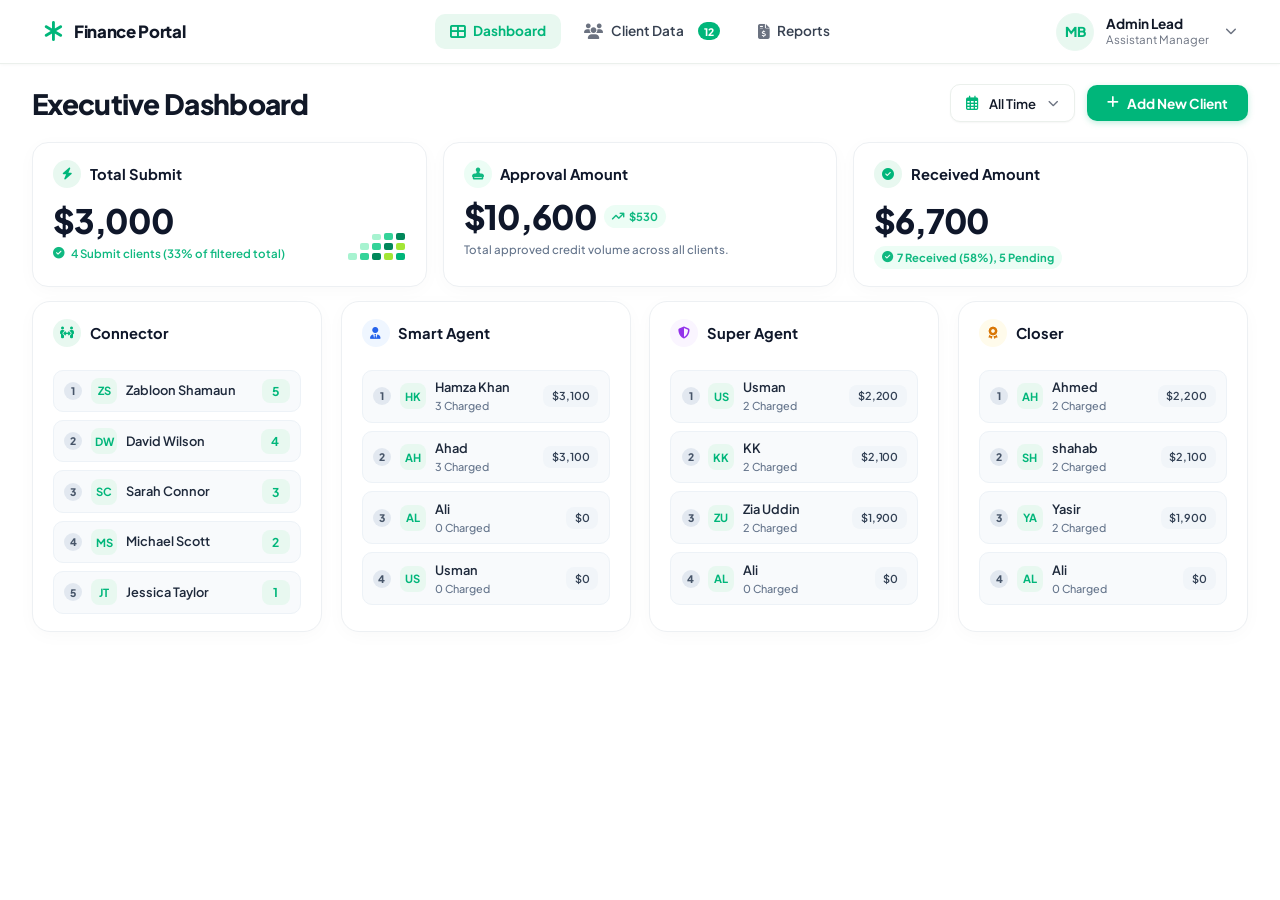
==== commit 56f1d87a: "feat: update dashboard Card 1 to Total Submit and compact KPI card vertical spacing" ====
--- a/index.html
+++ b/index.html
@@ -143,12 +143,12 @@
 
                     <!-- ==================== TOP ROW: 3 KPI CARDS ==================== -->
                     <div class="fin-top-grid">
-                        <!-- Card 1: Total Charged -->
+                        <!-- Card 1: Total Submit -->
                         <div class="fin-card">
                             <div class="fin-card-head">
                                 <div class="fin-card-brand-title">
                                     <div class="fin-icon-box bg-brand-light"><i class="fa-solid fa-bolt text-brand"></i></div>
-                                    <span>Total Charged</span>
+                                    <span>Total Submit</span>
                                 </div>
                             </div>
 
@@ -159,7 +159,7 @@
                                     </div>
                                     <div class="fin-sub-trend text-green">
                                         <i class="fa-solid fa-circle-check"></i>
-                                        <span id="submitSubtrend">0 Charged clients</span>
+                                        <span id="submitSubtrend">0 Submit clients</span>
                                     </div>
                                 </div>
 
--- a/style.css
+++ b/style.css
@@ -3382,27 +3382,28 @@
 .fin-top-grid {
     display: grid;
     grid-template-columns: repeat(3, 1fr);
-    gap: 1.15rem;
-    margin-bottom: 1.15rem;
+    gap: 1rem;
+    margin-bottom: 0.85rem;
 }
 
 .fin-card {
     background: #FFFFFF;
-    border-radius: 20px;
-    padding: 1.25rem 1.4rem;
+    border-radius: 16px;
+    padding: 1.05rem 1.25rem;
     border: 1px solid #EDF0F3;
     box-shadow: 0 4px 20px -2px rgba(0, 0, 0, 0.03);
     display: flex;
     flex-direction: column;
+    justify-content: flex-start;
+    gap: 0.25rem;
+    position: relative;
+}
+
+.fin-card-head {
+    display: flex;
     justify-content: space-between;
-    position: relative;
-}
-
-.fin-card-head {
-    display: flex;
-    justify-content: space-between;
-    align-items: center;
-    margin-bottom: 0.5rem;
+    align-items: center;
+    margin-bottom: 0.25rem;
 }
 
 .fin-card-brand-title {
@@ -3468,16 +3469,21 @@
     display: flex;
     justify-content: space-between;
     align-items: flex-end;
-    margin: 0.5rem 0 1rem;
+    margin: 0.15rem 0 0;
+}
+
+.fin-card-body-val {
+    margin: 0.15rem 0 0;
 }
 
 .fin-hero-amount {
-    font-size: 2.2rem;
+    font-size: 2.1rem;
     font-weight: 800;
     color: #0F172A;
     letter-spacing: -0.035em;
     margin: 0;
     font-family: 'Plus Jakarta Sans', sans-serif;
+    line-height: 1.1;
 }
 
 .fin-amount-row {
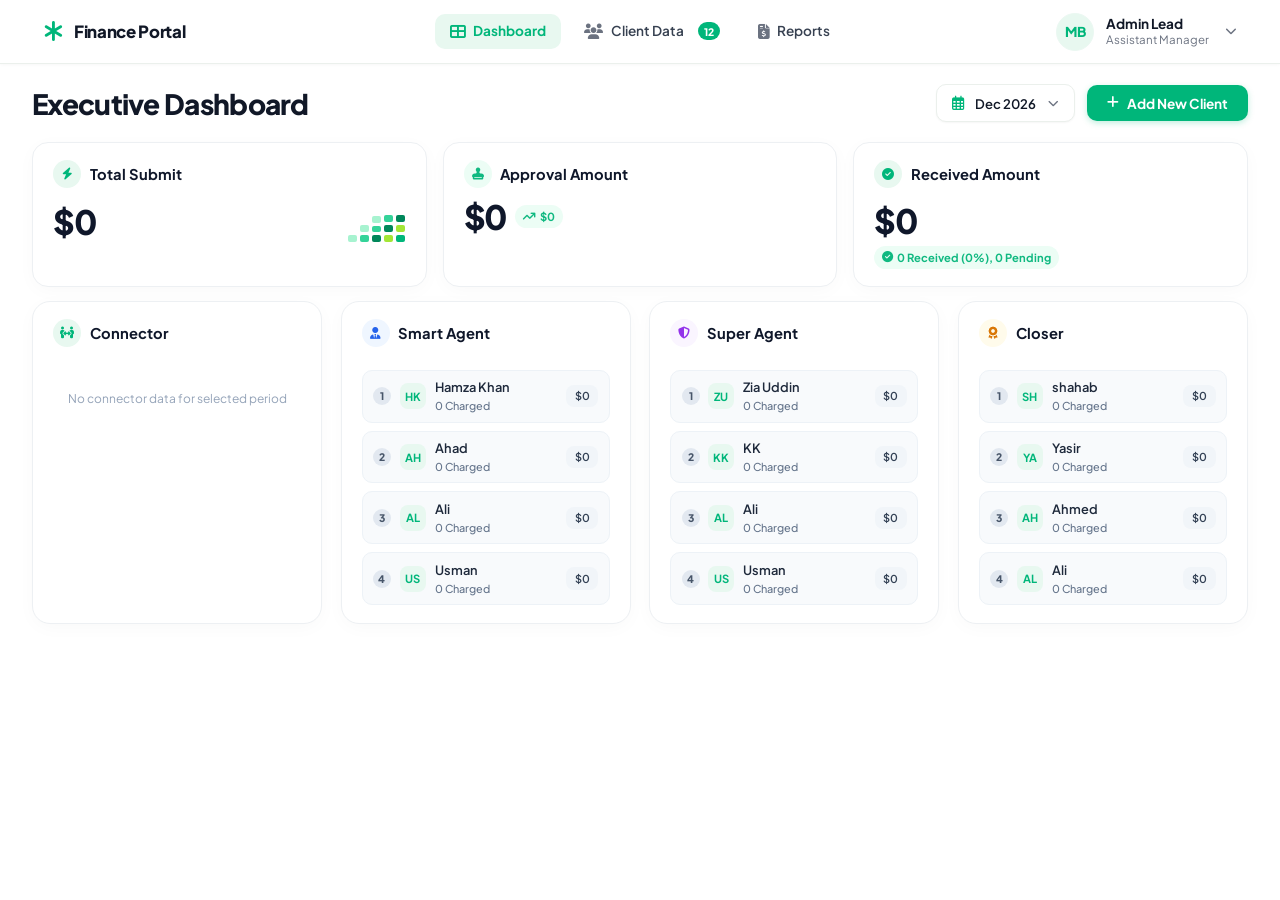
==== commit fe7b9ec5: "feat: refine dashboard default month to current calendar month, remove card sub-notes, and mix conne" ====
--- a/index.html
+++ b/index.html
@@ -88,7 +88,7 @@
                             <div class="dash-date-filter-wrap" id="dashDateFilterWrap">
                                 <button type="button" class="btn-dash-date-trigger" id="dashDateTriggerBtn" aria-expanded="false" aria-haspopup="true">
                                     <i class="fa-regular fa-calendar-days"></i>
-                                    <span id="dashDateLabel">All Time</span>
+                                    <span id="dashDateLabel">Single Month</span>
                                     <i class="fa-solid fa-chevron-down caret-icon"></i>
                                 </button>
 
@@ -96,18 +96,17 @@
                                 <div class="dash-date-popover" id="dashDatePopover">
                                     <div class="date-popover-header">
                                         <span class="date-popover-title">Date & Month Filter</span>
-                                        <button type="button" class="date-popover-reset" id="dashDateResetBtn">Reset</button>
+                                        <button type="button" class="date-popover-reset" id="dashDateResetBtn">Reset to Current</button>
                                     </div>
 
                                     <!-- Mode Switcher Tabs -->
                                     <div class="date-mode-tabs">
-                                        <button type="button" class="date-tab-btn active" data-mode="all">All Time</button>
-                                        <button type="button" class="date-tab-btn" data-mode="single-month">Single Month</button>
+                                        <button type="button" class="date-tab-btn active" data-mode="single-month">Single Month</button>
                                         <button type="button" class="date-tab-btn" data-mode="month-range">Month Range</button>
                                     </div>
 
                                     <!-- Pane 1: Single Month -->
-                                    <div class="date-tab-pane" id="paneSingleMonth">
+                                    <div class="date-tab-pane active" id="paneSingleMonth">
                                         <label class="date-pane-label" for="inputSingleMonth">Select Month</label>
                                         <input type="month" class="date-picker-input" id="inputSingleMonth">
                                     </div>
@@ -157,10 +156,6 @@
                                     <div class="fin-amount-row">
                                         <h2 class="fin-hero-amount" id="proTotalSubmit">$0</h2>
                                     </div>
-                                    <div class="fin-sub-trend text-green">
-                                        <i class="fa-solid fa-circle-check"></i>
-                                        <span id="submitSubtrend">0 Submit clients</span>
-                                    </div>
                                 </div>
 
                                 <!-- Pixel Staircase Art Box (Emerald/Lime Theme) -->
@@ -188,7 +183,6 @@
                                     <h2 class="fin-hero-amount" id="proTotalApproval">$0</h2>
                                     <span class="fin-badge-trend-green"><i class="fa-solid fa-arrow-trend-up"></i> <span id="proResidualTag">$0</span></span>
                                 </div>
-                                <p class="fin-sub-note">Total approved credit volume across all clients.</p>
                             </div>
                         </div>
 
